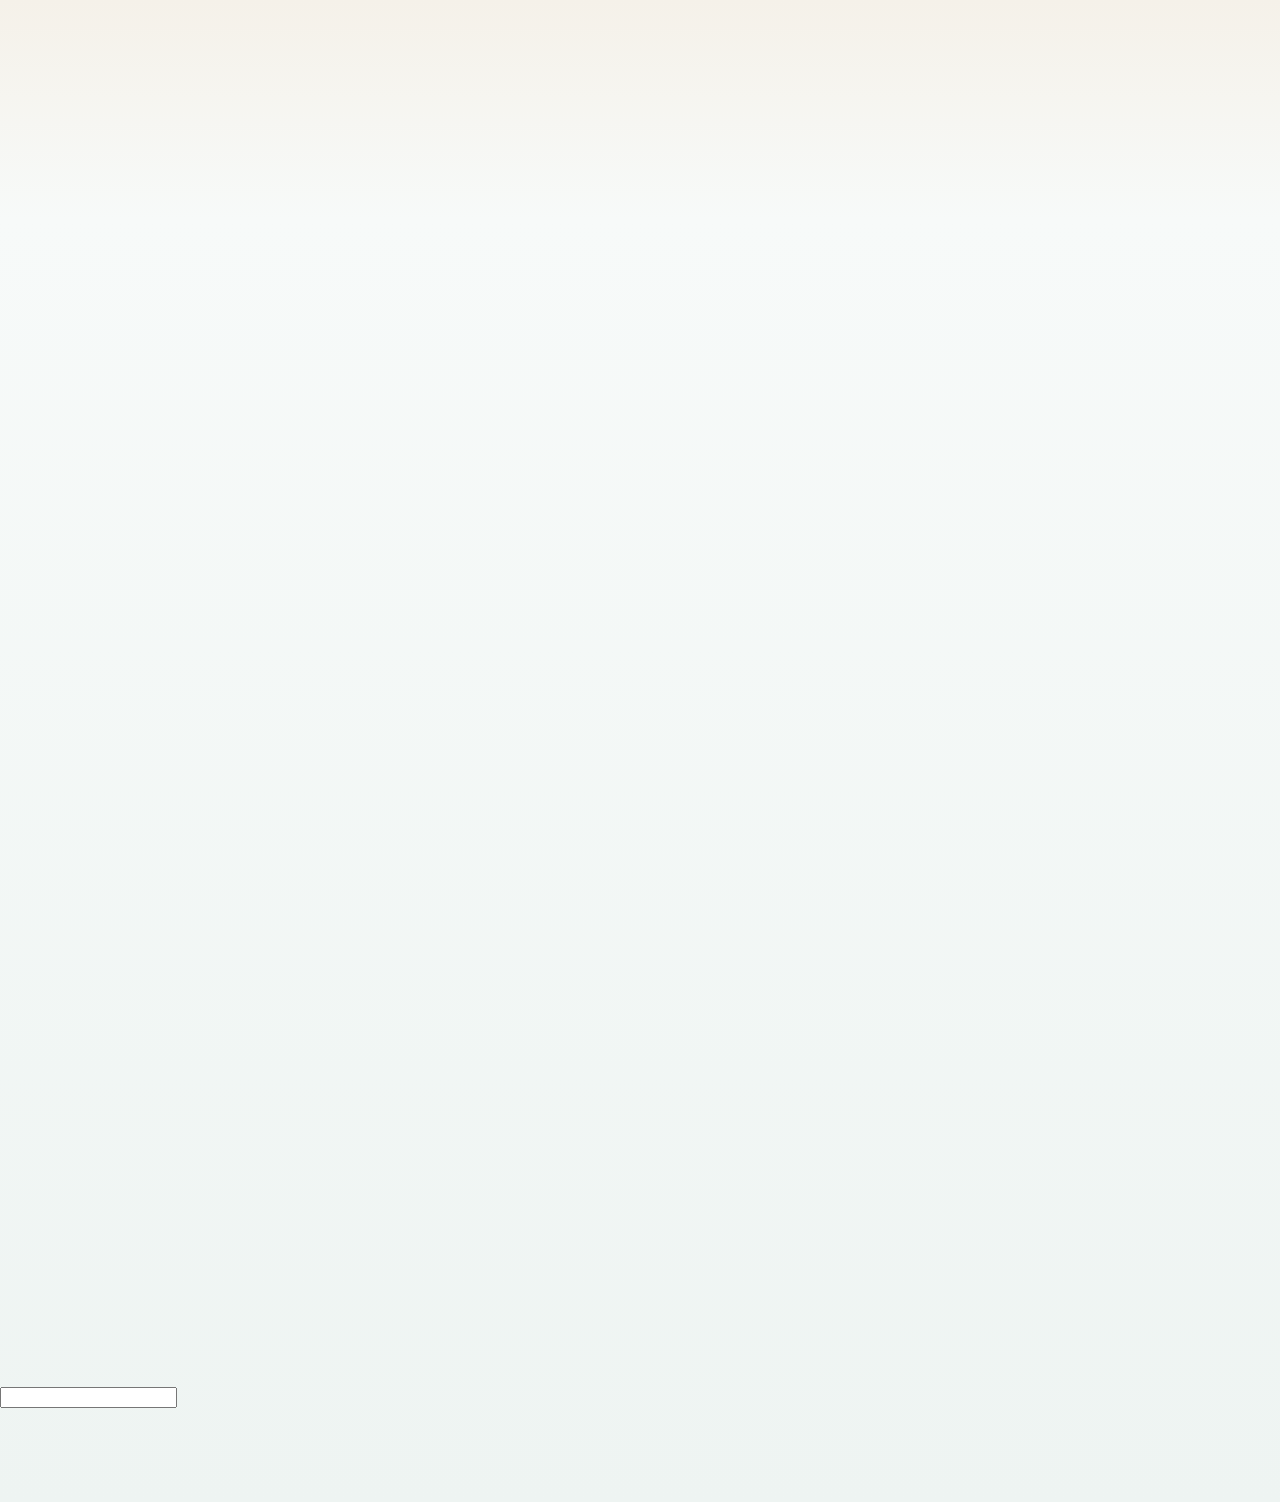
==== index.html @ a2bd191f "Place citizen signature directly beside mobile number" ====
<!doctype html><html lang="ar" dir="rtl"><head><meta charset="utf-8"><meta name="viewport" content="width=device-width,initial-scale=1"><title>مذكرة اعتراض</title>
<style>
*{box-sizing:border-box}body{margin:0;background:#f2f2f2;color:#111;font-family:"Arial","Tahoma",sans-serif}.paper{width:820px;max-width:100%;margin:8px auto;background:white;padding:10px 12px 14px;border:1px solid #222}.article{text-align:center;line-height:1.35}.article h1{font-size:18px;text-decoration:underline;margin:0;font-weight:700}.article p{font-size:13px;margin:1px 4px 5px}.box{border:1.5px solid #333}.r{display:grid;border-bottom:1.3px solid #333}.r:last-child{border-bottom:0}.c{border-left:1.3px solid #333;min-height:36px;padding:2px 5px;display:flex;align-items:center;gap:5px}.c:last-child{border-left:0}.c b{white-space:nowrap}.c input{border:1px solid #b9c6cc;border-radius:4px;outline:0;background:#fff;font:inherit;min-width:0;width:100%;padding:7px}.memo{grid-template-columns:1.05fr 1fr}.person{grid-template-columns:1fr 1fr}.vhead,.vrow{grid-template-columns:28px 1.12fr 1fr .9fr 1.12fr}.vhead .c{justify-content:center;font-weight:bold;font-size:13px}.vrow .c{min-height:31px}.vrow input{text-align:center}.other{height:30px;padding:3px 12px;border-bottom:1.3px solid #333;text-align:right}.section{height:38px;display:flex;align-items:center;justify-content:center;font-weight:bold;font-size:18px;background:#f1f1f1;border-bottom:1.3px solid #333}.veh1{grid-template-columns:1.05fr 1fr 1.35fr}.veh2{grid-template-columns:1.05fr 1fr 1.35fr}.plate{display:flex;gap:2px;direction:ltr}.plate input{width:29px!important;min-width:29px;height:27px;border:1px solid #777!important;text-align:center;padding:0}.emergency{height:42px;font-size:18px;background:#f1f1f1;display:flex;align-items:center;justify-content:center;border-bottom:1.3px solid #333;font-weight:bold}.hospital{grid-template-columns:1fr 1fr}.letter{font-size:14px;line-height:1.55;padding:5px 2px 0}.letter p{margin:0}.letter textarea{width:100%;height:210px;border:1px solid #b9c6cc;border-radius:5px;outline:0;resize:vertical;font:inherit;font-size:16px;line-height:34px;padding:4px 8px;background:repeating-linear-gradient(to bottom,#fff 0,#fff 32px,#999 33px,#fff 34px)}.foot{display:grid;grid-template-columns:.9fr 1fr 1.25fr;gap:0;border:1px solid #333;align-items:end;padding:5px 2px 0;font-weight:bold}.foot>div{padding:10px;border-left:1px solid #333;min-height:110px}.foot>div:last-child{border-left:0}.foot input{width:100%;border:1px solid #b9c6cc;border-radius:4px;font:inherit;padding:8px;margin-top:8px}.signature{grid-column:1;position:relative}.sigcanvas{position:absolute;bottom:20px;right:8px;width:210px;height:70px;border:1px solid #b9c6cc;border-radius:4px}.sigcanvas canvas{width:100%;height:100%;touch-action:none}.clear{font-size:10px;padding:3px 7px;border:1px solid #aaa;background:#eee;position:absolute;bottom:0;right:55px}.actions{display:grid;grid-template-columns:1fr 1fr 1fr;gap:40px;margin:16px 25px 0}button{font:inherit;border:0;border-radius:4px;padding:12px 16px;font-weight:bold;font-size:16px}.primary{background:#078a43;color:#fff}.secondary{background:#777;color:#fff}.dateCtl{width:100%;display:flex;gap:6px;align-items:center;position:relative}.dateCtl button{flex:1;background:#fff;color:#444;border:1px solid #b9c6cc;border-radius:5px;padding:9px;font-size:13px;pointer-events:none}.dateCtl select{max-width:82px;border:1px solid #b9c6cc;border-radius:5px;padding:8px;background:#fff;font:inherit}.dateCtl .nativeTap{position:absolute;left:0;top:0;bottom:0;width:calc(100% - 88px);height:100%;opacity:.001;z-index:5;cursor:pointer}.dateCtl.simpleDate{display:grid;grid-template-columns:1fr;gap:3px}.dateCtl.simpleDate input[type=date]{position:static;opacity:1;width:100%;height:auto;pointer-events:auto;border:1px solid #b9c6cc;border-radius:5px;padding:9px;background:#fff;font:inherit}.dateCtl.simpleDate span{font-size:11px;color:#555}.status{font-size:13px;margin-top:9px;font-weight:bold;text-align:center;min-height:22px}.hp{position:absolute;left:-9999px}@media(max-width:760px){.paper{width:100%;margin:0;padding:5px}.article h1{font-size:15px}.article p{font-size:11px}.vhead,.vrow{grid-template-columns:24px 1.1fr 1fr .95fr 1.1fr;font-size:10px}.c{padding:2px}.c b{font-size:11px}.plate input{width:25px!important;min-width:25px}.letter{font-size:12px}.foot{gap:5px;font-size:12px}}@media(max-width:760px){
html,body{width:100%;overflow-x:hidden}
.paper{width:100%;max-width:none;margin:0;padding:10px;border:0;box-shadow:none}
.article h1{font-size:20px}.article p{font-size:14px;line-height:1.7}
.memo,.person,.veh2,.hospital{grid-template-columns:1fr}
.vhead{display:none}.vrow{grid-template-columns:34px 1fr;gap:0}.vrow .c{min-height:54px;border-bottom:1px solid #bbb}.vrow .c:nth-child(2)::before{content:"رقم المخالفة";font-weight:bold;display:block;min-width:95px}.vrow .c:nth-child(3)::before{content:"نوع المخالفة";font-weight:bold;display:block;min-width:95px}.vrow .c:nth-child(4)::before{content:"تاريخ المخالفة";font-weight:bold;display:block;min-width:95px}.vrow .c:nth-child(5)::before{content:"موقع المخالفة";font-weight:bold;display:block;min-width:95px}.vrow .c:not(:first-child){grid-column:2}
.c{font-size:15px;min-height:52px;padding:6px}.c input{font-size:16px;padding:10px}
.section,.emergency{font-size:19px;height:48px}
.plate input{width:42px!important;min-width:42px;height:42px;font-size:18px}
.letter{font-size:15px}.letter textarea{height:220px;font-size:16px}
.foot{grid-template-columns:1fr;gap:0}.foot>div{border-left:0;border-bottom:1px solid #333;min-height:90px;font-size:16px}
.signature{min-height:130px!important}.sigcanvas{width:240px;height:85px}
.actions{grid-template-columns:1fr;gap:9px;margin:14px 0}.actions button{font-size:17px;padding:14px}
}
@media print{@page{size:A4;margin:8mm}body{background:#fff}.paper{width:100%;margin:0;padding:0}.actions,.status,.clear{display:none}}

:root{--brand:#174f43;--brand2:#23695a;--gold:#a8843f;--cream:#f7f2e8;--soft:#f7faf9}
body{background:linear-gradient(180deg,#f5f1e9 0,#f7faf9 220px,#eef4f2 100%);color:#17332d}
.paper{border:1px solid #d9e3df!important;border-radius:18px!important;box-shadow:0 12px 35px rgba(23,79,67,.10)!important;overflow:hidden}
.article{background:linear-gradient(135deg,#fff,#f7f2e8);border-bottom:3px solid var(--gold);padding:14px!important}
.article h1{color:var(--brand);text-decoration:none!important}
.box{border-color:#cbdad5!important;border-radius:12px;overflow:hidden}
.section{background:linear-gradient(90deg,#f2eadb,#f8f5ee)!important;color:var(--brand);border-color:#d8c9aa!important}
.c{border-color:#d9e3df!important}.c b{color:#214e44}
.c input,.letter textarea,.foot input,.dateCtl button,.dateCtl select{border-color:#c6d6d1!important;background:#fff!important}
.c input:focus,.foot input:focus,.letter textarea:focus{border-color:var(--brand2)!important;box-shadow:0 0 0 3px rgba(35,105,90,.10)!important}
.primary{background:linear-gradient(135deg,var(--brand),var(--brand2))!important;color:#fff!important;box-shadow:0 5px 14px rgba(23,79,67,.18)}
.secondary{background:#eef3f1!important;color:var(--brand)!important;border:1px solid #cbdad5!important}
.actions button{transition:.18s;cursor:pointer}.actions button:hover{transform:translateY(-1px)}
.sigcanvas{background:#fffdf8!important;border:1px dashed #aebfba!important}
@media print{body{background:#fff!important}.paper{box-shadow:none!important;border-radius:0!important;border-color:#222!important}.article{background:#fff!important;border-bottom:1px solid #222}.section{background:#f1f1f1!important;color:#111!important}}
</style></head><body><main class="paper">
<div class="article"><h1>((المادة الخامسة والسبعون من نظام المرور))</h1><p>للمخالف حق الاعتراض أمام المحكمة المختصة استناداً للمادة (75) من نظام المرور الصادر بالمرسوم الملكي رقم (م / 85) وتاريخ 26 / 10 / 1428هـ ولا ينظر بالمخالفة التي مضى على تحريرها أكثر من ثلاثين يوماً.</p></div>
<form id="f" autocomplete="off"><div class="box">
<div class="r memo"><div class="c"><b>مذكرة اعتراض تاريخ</b><div class="dateCtl simpleDate"><input name="memoDate" id="nativeMemo" type="date" required><span id="labelMemo">يوم شهر سنة</span></div></div><div class="c"></div></div>\n<div class="r person"><div class="c"><b>الاسم</b><input name="name" id="arabicName" required pattern="[ء-ي ]{2,150}" title="الاسم باللغة العربية فقط" placeholder="الاسم باللغة العربية فقط"></div><div class="c"><b>رقم الهوية/إقامة</b><input name="id" id="identityNo" required inputmode="numeric" maxlength="10" minlength="10" pattern="[0-9٠-٩]{10}" placeholder="١٠ أرقام فقط"></div></div><div class="r" style="grid-template-columns:1fr"><div class="c"><b style="min-width:90px">الجنسية</b><input name="nat" required placeholder="أدخل الجنسية"></div></div>
<div class="r vhead"><div class="c"></div><div class="c">رقم المخالفة</div><div class="c">نوع المخالفة</div><div class="c">تاريخ المخالفة</div><div class="c">موقع المخالفة</div></div>
<div class="r vrow"><div class="c">1</div><div class="c"><input name="vioN1" inputmode="numeric" maxlength="10" minlength="10" pattern="[0-9٠-٩]{10}" required placeholder="١٠ أرقام فقط"></div><div class="c"><input name="vioT1" required></div><div class="c"><div class="dateCtl"><select id="cal1"><option value="g">ميلادي</option><option value="h">هجري</option></select><button type="button" id="btn1">يوم شهر سنة 📅</button><input name="date1" id="dateIso1" type="hidden"><input id="nativeDate1" class="nativeTap" type="date" required></div></div><div class="c"><input name="loc1" required></div></div><div class="r vrow"><div class="c">2</div><div class="c"><input name="vioN2" inputmode="numeric" maxlength="10" minlength="10" pattern="[0-9٠-٩]{10}"  placeholder="١٠ أرقام فقط"></div><div class="c"><input name="vioT2" ></div><div class="c"><div class="dateCtl"><select id="cal2"><option value="g">ميلادي</option><option value="h">هجري</option></select><button type="button" id="btn2">يوم شهر سنة 📅</button><input name="date2" id="dateIso2" type="hidden"><input id="nativeDate2" class="nativeTap" type="date"></div></div><div class="c"><input name="loc2" ></div></div><div class="r vrow"><div class="c">3</div><div class="c"><input name="vioN3" inputmode="numeric" maxlength="10" minlength="10" pattern="[0-9٠-٩]{10}"  placeholder="١٠ أرقام فقط"></div><div class="c"><input name="vioT3" ></div><div class="c"><div class="dateCtl"><select id="cal3"><option value="g">ميلادي</option><option value="h">هجري</option></select><button type="button" id="btn3">يوم شهر سنة 📅</button><input name="date3" id="dateIso3" type="hidden"><input id="nativeDate3" class="nativeTap" type="date"></div></div><div class="c"><input name="loc3" ></div></div><div class="r vrow"><div class="c">4</div><div class="c"><input name="vioN4" inputmode="numeric" maxlength="10" minlength="10" pattern="[0-9٠-٩]{10}"  placeholder="١٠ أرقام فقط"></div><div class="c"><input name="vioT4" ></div><div class="c"><div class="dateCtl"><select id="cal4"><option value="g">ميلادي</option><option value="h">هجري</option></select><button type="button" id="btn4">يوم شهر سنة 📅</button><input name="date4" id="dateIso4" type="hidden"><input id="nativeDate4" class="nativeTap" type="date"></div></div><div class="c"><input name="loc4" ></div></div>
<div class="other"><label><input type="checkbox" name="otherBack"> أخرى خلف الورقة.</label></div>
<div class="section">بيانات المركبة</div>
<div class="r" style="grid-template-columns:1fr"><div class="c"><b style="min-width:110px">رقم اللوحة</b><div><div class="plate" id="plateNums"><input maxlength="1" required><input maxlength="1" required><input maxlength="1" required><input maxlength="1" required></div><div class="plate" id="plateLetters"><input maxlength="1" required><input maxlength="1" required><input maxlength="1" required></div></div></div></div>
<div class="r" style="grid-template-columns:1fr"><div class="c" style="min-height:58px"><b style="min-width:110px">نوع المركبة</b><input name="vehicle" required placeholder="أدخل نوع المركبة" style="font-size:16px;padding:10px"></div></div>
<div class="r veh2"><div class="c"><b>رقم القرار الإلكتروني</b><span style="font-size:12px">يُولد تلقائيًا عند اعتماد القرار</span></div><div class="c"><b>التاريخ</b><span style="font-size:12px">يُسجل تلقائيًا عند اعتماد القرار</span></div><div class="c"></div></div>
<div class="emergency"><label><input type="checkbox" name="emergency"> حالة إسعافية طارئة</label></div>
<div class="r hospital"><div class="c"><b>اسم المستشفى</b><input name="hospital"></div><div class="c"><b>التاريخ</b><div class="dateCtl simpleDate"><input name="hospitalDate" id="nativeHospital" type="date" ><span id="labelHospital">يوم شهر سنة</span></div></div></div>
<div class="r hospital"><div class="c"><b>اسم المريض</b><input name="patient"></div><div class="c"><b>رقم السجل</b><input name="recordNo" id="recordNo" inputmode="numeric" maxlength="10" minlength="10" pattern="[0-9٠-٩]{10}" placeholder="١٠ أرقام فقط"></div></div>
</div>
<div class="letter"><p>سعادة رئيس الهيئة المرورية بمحافظة الطائف :</p><p>السلام عليكم ورحمة الله وبركاته : أتقدم إليكم بالاعتراض على المخالفة المذكورة بسبب:</p><textarea name="obj" required maxlength="5000" placeholder="اكتب أسباب الاعتراض هنا..."></textarea></div>
<div class="foot"><div><b>الاسم:</b><input name="footerName" id="footerArabicName" required pattern="[ء-ي ]{2,150}" title="الاسم باللغة العربية فقط"></div><div><b>رقم الجوال:</b><input name="phone" id="phoneNo" type="tel" required inputmode="numeric" maxlength="10" minlength="10" pattern="[0-9٠-٩]{10}" placeholder="١٠ أرقام فقط"></div><div class="signature"><b>التوقيع:</b><div class="sigcanvas"><canvas id="sig" width="500" height="180"></canvas></div><button type="button" id="clear" class="clear">مسح</button></div></div>
<input class="hp" name="website" tabindex="-1">
<div class="actions"><button class="primary" id="send" type="submit">إرسال الاعتراض</button><button class="secondary" type="reset" style="background:#e52d32">مسح البيانات</button><button class="secondary" type="button" onclick="window.print()">طباعة النموذج</button></div><div id="status" class="status"></div></form></main>
<script>
const f=document.getElementById('f'),status=document.getElementById('status'),send=document.getElementById('send');
const identityNo=document.getElementById('identityNo'),recordNo=document.getElementById('recordNo');
identityNo.addEventListener('input',()=>{identityNo.value=identityNo.value.replace(/[^0-9٠-٩]/g,'').slice(0,10)});
function arabicTen(el){if(!el)return;el.addEventListener('input',()=>{el.value=el.value.replace(/[^0-9٠-٩]/g,'').slice(0,10)})}
for(let i=1;i<=4;i++)arabicTen(document.querySelector('[name="vioN'+i+'"]'));
arabicTen(document.getElementById('recordNo'));arabicTen(document.getElementById('decisionNo'));arabicTen(document.getElementById('phoneNo'));recordNo.addEventListener('input',()=>{recordNo.value=recordNo.value.replace(/[^0-9٠-٩]/g,'').slice(0,10)});
function arabicNameOnly(el){if(!el)return;el.addEventListener('input',()=>{el.value=el.value.replace(/[^ء-ي\s]/g,'').replace(/\s{2,}/g,' ')})}arabicNameOnly(document.getElementById('arabicName'));arabicNameOnly(document.getElementById('footerArabicName'));
function latinDigits(s){return String(s).replace(/[٠-٩]/g,d=>'٠١٢٣٤٥٦٧٨٩'.indexOf(d))}
const months={'يناير':1,'فبراير':2,'مارس':3,'أبريل':4,'ابريل':4,'مايو':5,'يونيو':6,'يوليو':7,'أغسطس':8,'اغسطس':8,'سبتمبر':9,'أكتوبر':10,'اكتوبر':10,'نوفمبر':11,'ديسمبر':12};
function parseArabicDate(s){s=latinDigits(s).trim();let m=s.match(/^(\d{1,2})[\/\- ](\d{1,2})[\/\- ](\d{4})$/);if(m){let d=+m[1],mo=+m[2],y=+m[3];if(d>0&&d<32&&mo>0&&mo<13)return y+'-'+String(mo).padStart(2,'0')+'-'+String(d).padStart(2,'0')}let p=s.split(/\s+/);if(p.length===3&&months[p[1]]){let d=+p[0],y=+p[2],mo=months[p[1]];if(d>0&&d<32&&y>1900)return y+'-'+String(mo).padStart(2,'0')+'-'+String(d).padStart(2,'0')}return ''}
const arDigits=s=>String(s).replace(/\d/g,d=>'٠١٢٣٤٥٦٧٨٩'[d]);
function arGregorian(v){if(!v)return 'يوم شهر سنة';let d=new Date(v+'T12:00:00');return new Intl.DateTimeFormat('ar-SA-u-ca-gregory',{day:'numeric',month:'long',year:'numeric'}).format(d)}
function arHijri(v){if(!v)return 'يوم شهر سنة هـ';let d=new Date(v+'T12:00:00');return new Intl.DateTimeFormat('ar-SA-u-ca-islamic-umalqura',{day:'numeric',month:'long',year:'numeric'}).format(d)}
function setupDate(key,calId,btnId,nativeId,isoId,displayId){const cal=document.getElementById(calId),btn=document.getElementById(btnId),native=document.getElementById(nativeId),iso=document.getElementById(isoId),display=displayId?document.getElementById(displayId):null;function paint(){const v=native.value;if(!v){btn.textContent='يوم شهر سنة 📅';if(display)display.textContent='يوم شهر سنة';return}const text=cal.value==='h'?arHijri(v):arGregorian(v);btn.textContent=text+' 📅';if(display)display.textContent=text;iso.value=v}native.addEventListener('change',paint);cal.addEventListener('change',paint)}

for(let i=1;i<=4;i++)setupDate(String(i),'cal'+i,'btn'+i,'nativeDate'+i,'dateIso'+i,null);
function simpleDate(id,label){const el=document.getElementById(id),lab=document.getElementById(label);if(!el||!lab)return;el.addEventListener('change',()=>{lab.textContent=el.value?arGregorian(el.value)+' — '+arHijri(el.value):'يوم شهر سنة'})}
simpleDate('nativeMemo','labelMemo');simpleDate('nativeHospital','labelHospital');


function boxes(id,l=false){let a=[...document.querySelectorAll('#'+id+' input')];a.forEach((z,i)=>{z.oninput=()=>{z.value=l?z.value.replace(/[^ء-يA-Za-z]/g,'').slice(0,1):z.value.replace(/[^0-9٠-٩]/g,'').slice(0,1);if(z.value&&i<a.length-1)a[i+1].focus()};z.onkeydown=e=>{if(e.key==='Backspace'&&!z.value&&i)a[i-1].focus()}});return()=>a.map(z=>z.value).filter(Boolean).join(l?' ':'')}const pn=boxes('plateNums'),pl=boxes('plateLetters',true);
const cv=document.getElementById('sig'),ctx=cv.getContext('2d');ctx.lineWidth=3;ctx.lineCap='round';let down=false,signed=false;function pt(e){let r=cv.getBoundingClientRect(),p=e.touches?e.touches[0]:e;return{x:(p.clientX-r.left)*cv.width/r.width,y:(p.clientY-r.top)*cv.height/r.height}}function start(e){e.preventDefault();down=true;let p=pt(e);ctx.beginPath();ctx.moveTo(p.x,p.y)}function move(e){if(!down)return;e.preventDefault();let p=pt(e);ctx.lineTo(p.x,p.y);ctx.stroke();signed=true}cv.addEventListener('mousedown',start);cv.addEventListener('mousemove',move);cv.addEventListener('mouseup',()=>down=false);cv.addEventListener('mouseleave',()=>down=false);cv.addEventListener('touchstart',start,{passive:false});cv.addEventListener('touchmove',move,{passive:false});cv.addEventListener('touchend',()=>down=false);document.getElementById('clear').onclick=()=>{ctx.clearRect(0,0,cv.width,cv.height);signed=false};
f.onsubmit=async e=>{e.preventDefault();if(!f.reportValidity())return;if(latinDigits(identityNo.value).length!==10){identityNo.setCustomValidity('رقم الهوية يجب أن يكون 10 أرقام بالضبط');identityNo.reportValidity();return}else identityNo.setCustomValidity('');for(let i=1;i<=4;i++){let n=document.getElementById('nativeDate'+i),h=document.getElementById('dateIso'+i);h.value=n.value||''}if(!signed){status.textContent='التوقيع مطلوب.';return}let d=new FormData(f);send.disabled=true;send.textContent='جارٍ الإرسال...';status.textContent='يرجى الانتظار حتى يتم حفظ الاعتراض.';let violations=[];for(let i=1;i<=4;i++){let no=d.get('vioN'+i),title=d.get('vioT'+i),date=d.get('date'+i),loc=d.get('loc'+i);if(String(no||'').trim())violations.push({violation_no:no,violation_title:title,violation_date:date,violation_location:loc})}let payload={full_name:d.get('name'),identity_no:d.get('id'),nationality:d.get('nat'),plate_numbers:pn(),plate_letters:pl(),vehicle_type:d.get('vehicle'),violation_no:d.get('vioN1'),violation_date:d.get('date1'),violation_title:d.get('vioT1'),violation_location:d.get('loc1'),violations:violations,objection_text:d.get('obj'),citizen_signature:cv.toDataURL('image/png'),memo_date:document.getElementById('nativeMemo').value,decision_no:null,decision_date:null,emergency:d.get('emergency')==='on',hospital_name:d.get('hospital'),hospital_date:document.getElementById('nativeHospital').value,patient_name:d.get('patient'),medical_record_no:d.get('recordNo'),phone:d.get('phone'),website:d.get('website')};try{let r=await fetch('https://uzqlqihvgxnepmfjgxlh.supabase.co/functions/v1/submit-objection',{method:'POST',headers:{'Content-Type':'application/json'},body:JSON.stringify(payload)}),o=await r.json();if(!r.ok||!o.ok)throw 0;status.textContent='تم استلام الاعتراض. رقم الطلب: '+o.reference;send.textContent='تم الإرسال'}catch{status.textContent='تعذر إرسال الاعتراض. تحقق من الاتصال ثم حاول مرة أخرى.';send.disabled=false;send.textContent='إرسال الاعتراض'}};
</script></body></html>
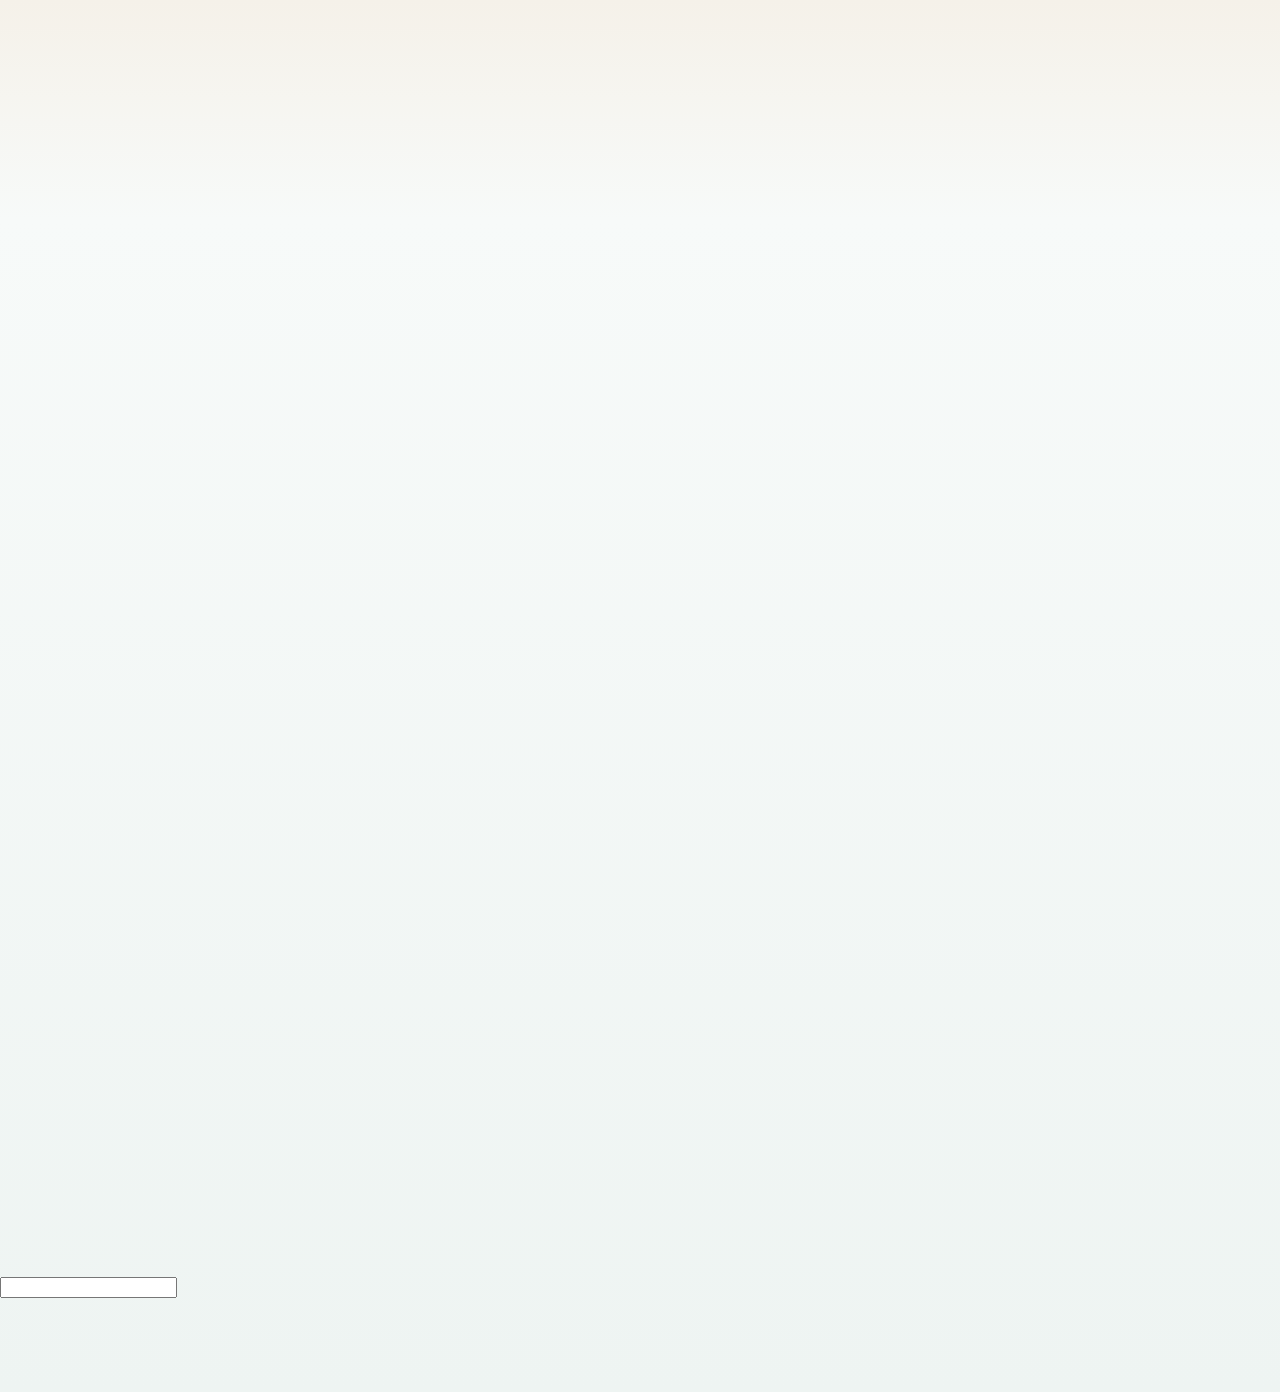
==== commit f419ab02: "Align citizen name phone and signature in one row" ====
--- a/index.html
+++ b/index.html
@@ -1,6 +1,6 @@
 <!doctype html><html lang="ar" dir="rtl"><head><meta charset="utf-8"><meta name="viewport" content="width=device-width,initial-scale=1"><title>مذكرة اعتراض</title>
 <style>
-*{box-sizing:border-box}body{margin:0;background:#f2f2f2;color:#111;font-family:"Arial","Tahoma",sans-serif}.paper{width:820px;max-width:100%;margin:8px auto;background:white;padding:10px 12px 14px;border:1px solid #222}.article{text-align:center;line-height:1.35}.article h1{font-size:18px;text-decoration:underline;margin:0;font-weight:700}.article p{font-size:13px;margin:1px 4px 5px}.box{border:1.5px solid #333}.r{display:grid;border-bottom:1.3px solid #333}.r:last-child{border-bottom:0}.c{border-left:1.3px solid #333;min-height:36px;padding:2px 5px;display:flex;align-items:center;gap:5px}.c:last-child{border-left:0}.c b{white-space:nowrap}.c input{border:1px solid #b9c6cc;border-radius:4px;outline:0;background:#fff;font:inherit;min-width:0;width:100%;padding:7px}.memo{grid-template-columns:1.05fr 1fr}.person{grid-template-columns:1fr 1fr}.vhead,.vrow{grid-template-columns:28px 1.12fr 1fr .9fr 1.12fr}.vhead .c{justify-content:center;font-weight:bold;font-size:13px}.vrow .c{min-height:31px}.vrow input{text-align:center}.other{height:30px;padding:3px 12px;border-bottom:1.3px solid #333;text-align:right}.section{height:38px;display:flex;align-items:center;justify-content:center;font-weight:bold;font-size:18px;background:#f1f1f1;border-bottom:1.3px solid #333}.veh1{grid-template-columns:1.05fr 1fr 1.35fr}.veh2{grid-template-columns:1.05fr 1fr 1.35fr}.plate{display:flex;gap:2px;direction:ltr}.plate input{width:29px!important;min-width:29px;height:27px;border:1px solid #777!important;text-align:center;padding:0}.emergency{height:42px;font-size:18px;background:#f1f1f1;display:flex;align-items:center;justify-content:center;border-bottom:1.3px solid #333;font-weight:bold}.hospital{grid-template-columns:1fr 1fr}.letter{font-size:14px;line-height:1.55;padding:5px 2px 0}.letter p{margin:0}.letter textarea{width:100%;height:210px;border:1px solid #b9c6cc;border-radius:5px;outline:0;resize:vertical;font:inherit;font-size:16px;line-height:34px;padding:4px 8px;background:repeating-linear-gradient(to bottom,#fff 0,#fff 32px,#999 33px,#fff 34px)}.foot{display:grid;grid-template-columns:.9fr 1fr 1.25fr;gap:0;border:1px solid #333;align-items:end;padding:5px 2px 0;font-weight:bold}.foot>div{padding:10px;border-left:1px solid #333;min-height:110px}.foot>div:last-child{border-left:0}.foot input{width:100%;border:1px solid #b9c6cc;border-radius:4px;font:inherit;padding:8px;margin-top:8px}.signature{grid-column:1;position:relative}.sigcanvas{position:absolute;bottom:20px;right:8px;width:210px;height:70px;border:1px solid #b9c6cc;border-radius:4px}.sigcanvas canvas{width:100%;height:100%;touch-action:none}.clear{font-size:10px;padding:3px 7px;border:1px solid #aaa;background:#eee;position:absolute;bottom:0;right:55px}.actions{display:grid;grid-template-columns:1fr 1fr 1fr;gap:40px;margin:16px 25px 0}button{font:inherit;border:0;border-radius:4px;padding:12px 16px;font-weight:bold;font-size:16px}.primary{background:#078a43;color:#fff}.secondary{background:#777;color:#fff}.dateCtl{width:100%;display:flex;gap:6px;align-items:center;position:relative}.dateCtl button{flex:1;background:#fff;color:#444;border:1px solid #b9c6cc;border-radius:5px;padding:9px;font-size:13px;pointer-events:none}.dateCtl select{max-width:82px;border:1px solid #b9c6cc;border-radius:5px;padding:8px;background:#fff;font:inherit}.dateCtl .nativeTap{position:absolute;left:0;top:0;bottom:0;width:calc(100% - 88px);height:100%;opacity:.001;z-index:5;cursor:pointer}.dateCtl.simpleDate{display:grid;grid-template-columns:1fr;gap:3px}.dateCtl.simpleDate input[type=date]{position:static;opacity:1;width:100%;height:auto;pointer-events:auto;border:1px solid #b9c6cc;border-radius:5px;padding:9px;background:#fff;font:inherit}.dateCtl.simpleDate span{font-size:11px;color:#555}.status{font-size:13px;margin-top:9px;font-weight:bold;text-align:center;min-height:22px}.hp{position:absolute;left:-9999px}@media(max-width:760px){.paper{width:100%;margin:0;padding:5px}.article h1{font-size:15px}.article p{font-size:11px}.vhead,.vrow{grid-template-columns:24px 1.1fr 1fr .95fr 1.1fr;font-size:10px}.c{padding:2px}.c b{font-size:11px}.plate input{width:25px!important;min-width:25px}.letter{font-size:12px}.foot{gap:5px;font-size:12px}}@media(max-width:760px){
+*{box-sizing:border-box}body{margin:0;background:#f2f2f2;color:#111;font-family:"Arial","Tahoma",sans-serif}.paper{width:820px;max-width:100%;margin:8px auto;background:white;padding:10px 12px 14px;border:1px solid #222}.article{text-align:center;line-height:1.35}.article h1{font-size:18px;text-decoration:underline;margin:0;font-weight:700}.article p{font-size:13px;margin:1px 4px 5px}.box{border:1.5px solid #333}.r{display:grid;border-bottom:1.3px solid #333}.r:last-child{border-bottom:0}.c{border-left:1.3px solid #333;min-height:36px;padding:2px 5px;display:flex;align-items:center;gap:5px}.c:last-child{border-left:0}.c b{white-space:nowrap}.c input{border:1px solid #b9c6cc;border-radius:4px;outline:0;background:#fff;font:inherit;min-width:0;width:100%;padding:7px}.memo{grid-template-columns:1.05fr 1fr}.person{grid-template-columns:1fr 1fr}.vhead,.vrow{grid-template-columns:28px 1.12fr 1fr .9fr 1.12fr}.vhead .c{justify-content:center;font-weight:bold;font-size:13px}.vrow .c{min-height:31px}.vrow input{text-align:center}.other{height:30px;padding:3px 12px;border-bottom:1.3px solid #333;text-align:right}.section{height:38px;display:flex;align-items:center;justify-content:center;font-weight:bold;font-size:18px;background:#f1f1f1;border-bottom:1.3px solid #333}.veh1{grid-template-columns:1.05fr 1fr 1.35fr}.veh2{grid-template-columns:1.05fr 1fr 1.35fr}.plate{display:flex;gap:2px;direction:ltr}.plate input{width:29px!important;min-width:29px;height:27px;border:1px solid #777!important;text-align:center;padding:0}.emergency{height:42px;font-size:18px;background:#f1f1f1;display:flex;align-items:center;justify-content:center;border-bottom:1.3px solid #333;font-weight:bold}.hospital{grid-template-columns:1fr 1fr}.letter{font-size:14px;line-height:1.55;padding:5px 2px 0}.letter p{margin:0}.letter textarea{width:100%;height:210px;border:1px solid #b9c6cc;border-radius:5px;outline:0;resize:vertical;font:inherit;font-size:16px;line-height:34px;padding:4px 8px;background:repeating-linear-gradient(to bottom,#fff 0,#fff 32px,#999 33px,#fff 34px)}.foot{display:grid;grid-template-columns:.9fr 1fr 1.25fr;gap:0;border:1px solid #333;align-items:end;padding:5px 2px 0;font-weight:bold}.foot>div{padding:10px;border-left:1px solid #333;min-height:110px}.foot>div:last-child{border-left:0}.foot input{width:100%;border:1px solid #b9c6cc;border-radius:4px;font:inherit;padding:8px;margin-top:8px}.signature{position:relative}.sigcanvas{position:absolute;bottom:20px;right:8px;width:210px;height:70px;border:1px solid #b9c6cc;border-radius:4px}.sigcanvas canvas{width:100%;height:100%;touch-action:none}.clear{font-size:10px;padding:3px 7px;border:1px solid #aaa;background:#eee;position:absolute;bottom:0;right:55px}.actions{display:grid;grid-template-columns:1fr 1fr 1fr;gap:40px;margin:16px 25px 0}button{font:inherit;border:0;border-radius:4px;padding:12px 16px;font-weight:bold;font-size:16px}.primary{background:#078a43;color:#fff}.secondary{background:#777;color:#fff}.dateCtl{width:100%;display:flex;gap:6px;align-items:center;position:relative}.dateCtl button{flex:1;background:#fff;color:#444;border:1px solid #b9c6cc;border-radius:5px;padding:9px;font-size:13px;pointer-events:none}.dateCtl select{max-width:82px;border:1px solid #b9c6cc;border-radius:5px;padding:8px;background:#fff;font:inherit}.dateCtl .nativeTap{position:absolute;left:0;top:0;bottom:0;width:calc(100% - 88px);height:100%;opacity:.001;z-index:5;cursor:pointer}.dateCtl.simpleDate{display:grid;grid-template-columns:1fr;gap:3px}.dateCtl.simpleDate input[type=date]{position:static;opacity:1;width:100%;height:auto;pointer-events:auto;border:1px solid #b9c6cc;border-radius:5px;padding:9px;background:#fff;font:inherit}.dateCtl.simpleDate span{font-size:11px;color:#555}.status{font-size:13px;margin-top:9px;font-weight:bold;text-align:center;min-height:22px}.hp{position:absolute;left:-9999px}@media(max-width:760px){.paper{width:100%;margin:0;padding:5px}.article h1{font-size:15px}.article p{font-size:11px}.vhead,.vrow{grid-template-columns:24px 1.1fr 1fr .95fr 1.1fr;font-size:10px}.c{padding:2px}.c b{font-size:11px}.plate input{width:25px!important;min-width:25px}.letter{font-size:12px}.foot{gap:5px;font-size:12px}}@media(max-width:760px){
 html,body{width:100%;overflow-x:hidden}
 .paper{width:100%;max-width:none;margin:0;padding:10px;border:0;box-shadow:none}
 .article h1{font-size:20px}.article p{font-size:14px;line-height:1.7}
@@ -31,7 +31,8 @@
 .actions button{transition:.18s;cursor:pointer}.actions button:hover{transform:translateY(-1px)}
 .sigcanvas{background:#fffdf8!important;border:1px dashed #aebfba!important}
 @media print{body{background:#fff!important}.paper{box-shadow:none!important;border-radius:0!important;border-color:#222!important}.article{background:#fff!important;border-bottom:1px solid #222}.section{background:#f1f1f1!important;color:#111!important}}
-</style></head><body><main class="paper">
+.foot{grid-template-columns:1fr 1.25fr!important}.foot .footerName{grid-column:1/-1!important}.foot .footerPhone{grid-column:1!important}.foot .signature{grid-column:2!important}.sigcanvas{width:calc(100% - 16px)!important;max-width:260px!important}@media(max-width:760px){.foot{grid-template-columns:1fr 1fr!important}.foot .footerName{grid-column:1/-1!important}.foot .footerPhone{grid-column:1!important}.foot .signature{grid-column:2!important}}
+.foot{display:grid!important;grid-template-columns:1fr 1fr 1.15fr!important;direction:rtl!important;align-items:stretch!important}.foot .footerName{grid-column:1!important;grid-row:1!important}.foot .footerPhone{grid-column:2!important;grid-row:1!important}.foot .signature{grid-column:3!important;grid-row:1!important;min-height:110px!important}.foot .sigcanvas{width:calc(100% - 16px)!important;max-width:none!important}@media(max-width:760px){.foot{grid-template-columns:1fr 1fr 1.15fr!important}.foot .footerName{grid-column:1!important;grid-row:1!important}.foot .footerPhone{grid-column:2!important;grid-row:1!important}.foot .signature{grid-column:3!important;grid-row:1!important}.foot>div{min-width:0!important;padding:5px!important}.foot input{font-size:12px!important;padding:6px!important}.foot .sigcanvas{right:4px!important;width:calc(100% - 8px)!important;height:64px!important}}</style></head><body><main class="paper">
 <div class="article"><h1>((المادة الخامسة والسبعون من نظام المرور))</h1><p>للمخالف حق الاعتراض أمام المحكمة المختصة استناداً للمادة (75) من نظام المرور الصادر بالمرسوم الملكي رقم (م / 85) وتاريخ 26 / 10 / 1428هـ ولا ينظر بالمخالفة التي مضى على تحريرها أكثر من ثلاثين يوماً.</p></div>
 <form id="f" autocomplete="off"><div class="box">
 <div class="r memo"><div class="c"><b>مذكرة اعتراض تاريخ</b><div class="dateCtl simpleDate"><input name="memoDate" id="nativeMemo" type="date" required><span id="labelMemo">يوم شهر سنة</span></div></div><div class="c"></div></div>\n<div class="r person"><div class="c"><b>الاسم</b><input name="name" id="arabicName" required pattern="[ء-ي ]{2,150}" title="الاسم باللغة العربية فقط" placeholder="الاسم باللغة العربية فقط"></div><div class="c"><b>رقم الهوية/إقامة</b><input name="id" id="identityNo" required inputmode="numeric" maxlength="10" minlength="10" pattern="[0-9٠-٩]{10}" placeholder="١٠ أرقام فقط"></div></div><div class="r" style="grid-template-columns:1fr"><div class="c"><b style="min-width:90px">الجنسية</b><input name="nat" required placeholder="أدخل الجنسية"></div></div>
@@ -47,7 +48,7 @@
 <div class="r hospital"><div class="c"><b>اسم المريض</b><input name="patient"></div><div class="c"><b>رقم السجل</b><input name="recordNo" id="recordNo" inputmode="numeric" maxlength="10" minlength="10" pattern="[0-9٠-٩]{10}" placeholder="١٠ أرقام فقط"></div></div>
 </div>
 <div class="letter"><p>سعادة رئيس الهيئة المرورية بمحافظة الطائف :</p><p>السلام عليكم ورحمة الله وبركاته : أتقدم إليكم بالاعتراض على المخالفة المذكورة بسبب:</p><textarea name="obj" required maxlength="5000" placeholder="اكتب أسباب الاعتراض هنا..."></textarea></div>
-<div class="foot"><div><b>الاسم:</b><input name="footerName" id="footerArabicName" required pattern="[ء-ي ]{2,150}" title="الاسم باللغة العربية فقط"></div><div><b>رقم الجوال:</b><input name="phone" id="phoneNo" type="tel" required inputmode="numeric" maxlength="10" minlength="10" pattern="[0-9٠-٩]{10}" placeholder="١٠ أرقام فقط"></div><div class="signature"><b>التوقيع:</b><div class="sigcanvas"><canvas id="sig" width="500" height="180"></canvas></div><button type="button" id="clear" class="clear">مسح</button></div></div>
+<div class="foot"><div class="footerName"><b>الاسم:</b><input name="footerName" id="footerArabicName" required pattern="[ء-ي ]{2,150}" title="الاسم باللغة العربية فقط"></div><div class="footerPhone"><b>رقم الجوال:</b><input name="phone" id="phoneNo" type="tel" required inputmode="numeric" maxlength="10" minlength="10" pattern="[0-9٠-٩]{10}" placeholder="١٠ أرقام فقط"></div><div class="signature"><b>التوقيع:</b><div class="sigcanvas"><canvas id="sig" width="500" height="180"></canvas></div><button type="button" id="clear" class="clear">مسح</button></div></div>
 <input class="hp" name="website" tabindex="-1">
 <div class="actions"><button class="primary" id="send" type="submit">إرسال الاعتراض</button><button class="secondary" type="reset" style="background:#e52d32">مسح البيانات</button><button class="secondary" type="button" onclick="window.print()">طباعة النموذج</button></div><div id="status" class="status"></div></form></main>
 <script>
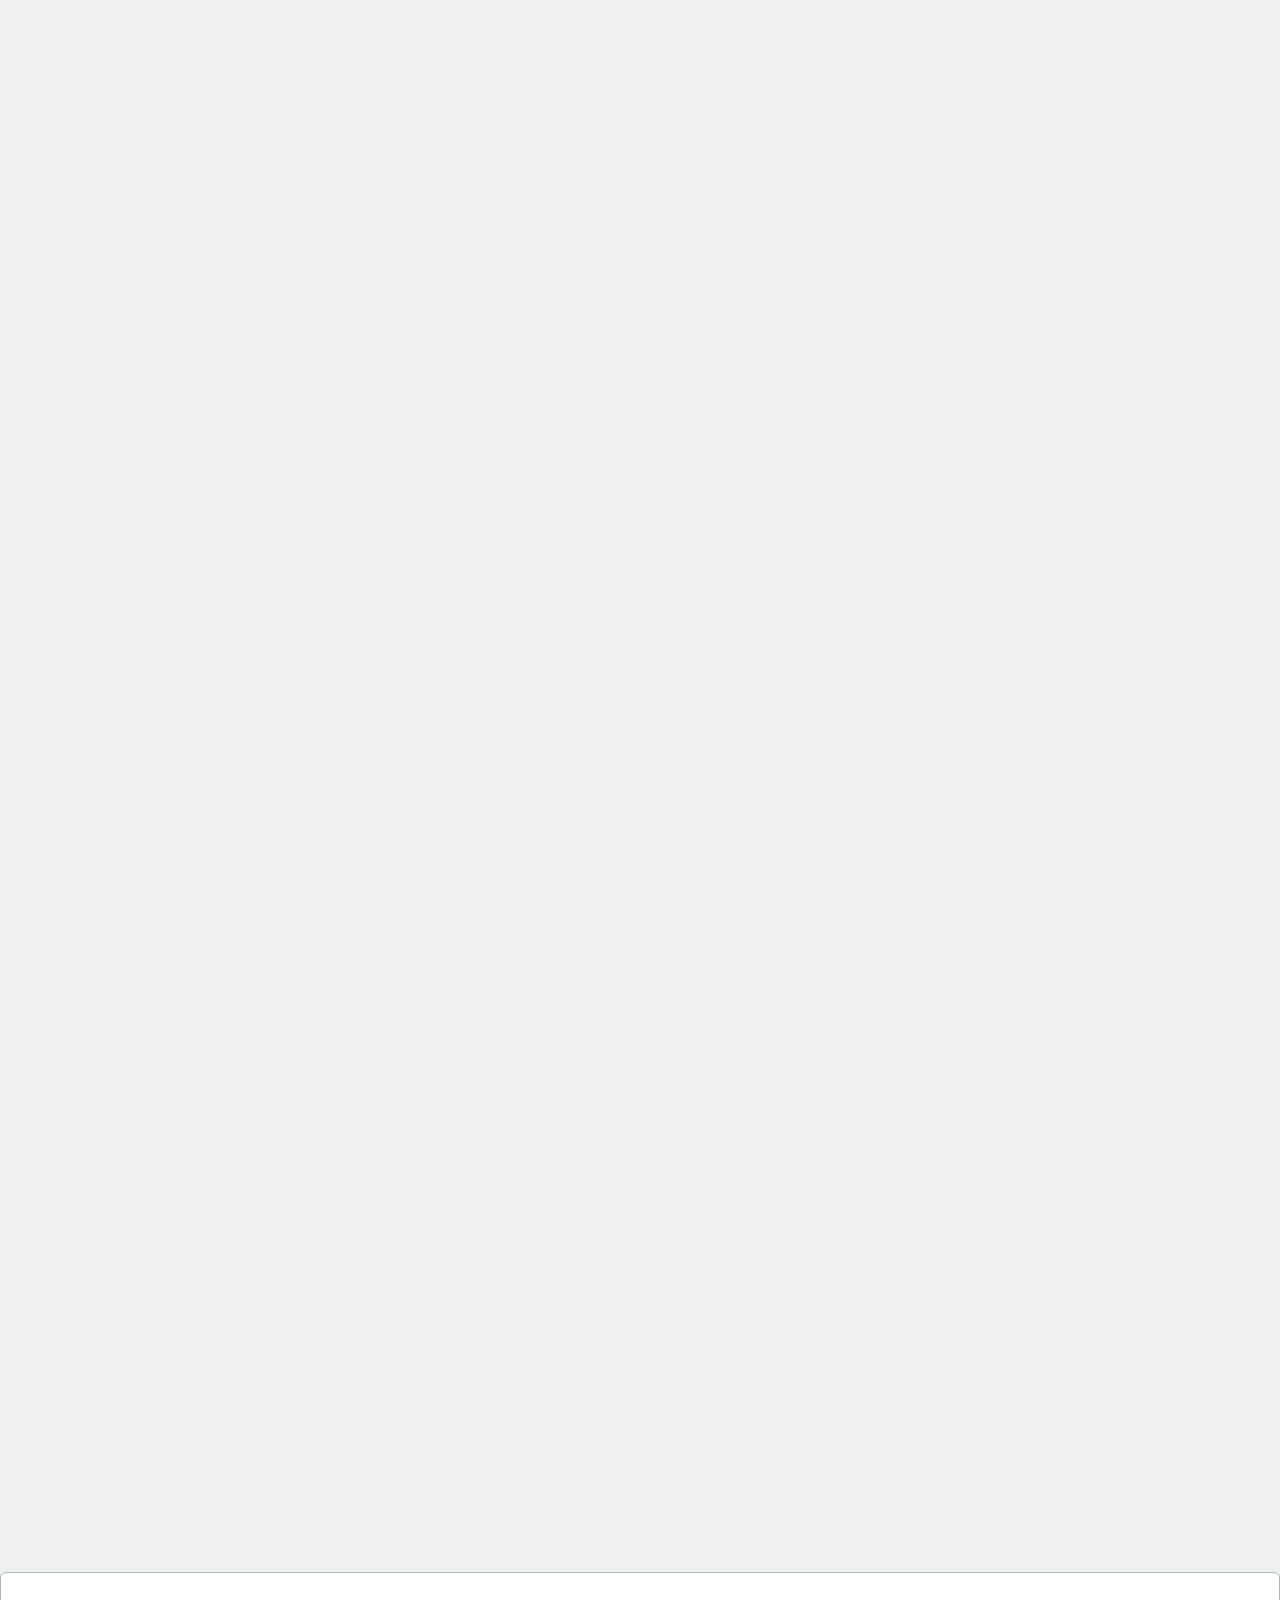
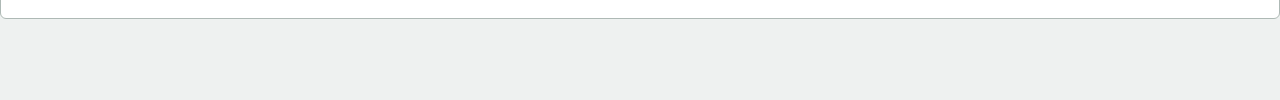
==== commit 35fc6b9d: "Rebuild citizen objection form with Arabic validation and up to ten violations" ====
--- a/index.html
+++ b/index.html
@@ -1,78 +1,99 @@
-<!doctype html><html lang="ar" dir="rtl"><head><meta charset="utf-8"><meta name="viewport" content="width=device-width,initial-scale=1"><title>مذكرة اعتراض</title>
-<style>
-*{box-sizing:border-box}body{margin:0;background:#f2f2f2;color:#111;font-family:"Arial","Tahoma",sans-serif}.paper{width:820px;max-width:100%;margin:8px auto;background:white;padding:10px 12px 14px;border:1px solid #222}.article{text-align:center;line-height:1.35}.article h1{font-size:18px;text-decoration:underline;margin:0;font-weight:700}.article p{font-size:13px;margin:1px 4px 5px}.box{border:1.5px solid #333}.r{display:grid;border-bottom:1.3px solid #333}.r:last-child{border-bottom:0}.c{border-left:1.3px solid #333;min-height:36px;padding:2px 5px;display:flex;align-items:center;gap:5px}.c:last-child{border-left:0}.c b{white-space:nowrap}.c input{border:1px solid #b9c6cc;border-radius:4px;outline:0;background:#fff;font:inherit;min-width:0;width:100%;padding:7px}.memo{grid-template-columns:1.05fr 1fr}.person{grid-template-columns:1fr 1fr}.vhead,.vrow{grid-template-columns:28px 1.12fr 1fr .9fr 1.12fr}.vhead .c{justify-content:center;font-weight:bold;font-size:13px}.vrow .c{min-height:31px}.vrow input{text-align:center}.other{height:30px;padding:3px 12px;border-bottom:1.3px solid #333;text-align:right}.section{height:38px;display:flex;align-items:center;justify-content:center;font-weight:bold;font-size:18px;background:#f1f1f1;border-bottom:1.3px solid #333}.veh1{grid-template-columns:1.05fr 1fr 1.35fr}.veh2{grid-template-columns:1.05fr 1fr 1.35fr}.plate{display:flex;gap:2px;direction:ltr}.plate input{width:29px!important;min-width:29px;height:27px;border:1px solid #777!important;text-align:center;padding:0}.emergency{height:42px;font-size:18px;background:#f1f1f1;display:flex;align-items:center;justify-content:center;border-bottom:1.3px solid #333;font-weight:bold}.hospital{grid-template-columns:1fr 1fr}.letter{font-size:14px;line-height:1.55;padding:5px 2px 0}.letter p{margin:0}.letter textarea{width:100%;height:210px;border:1px solid #b9c6cc;border-radius:5px;outline:0;resize:vertical;font:inherit;font-size:16px;line-height:34px;padding:4px 8px;background:repeating-linear-gradient(to bottom,#fff 0,#fff 32px,#999 33px,#fff 34px)}.foot{display:grid;grid-template-columns:.9fr 1fr 1.25fr;gap:0;border:1px solid #333;align-items:end;padding:5px 2px 0;font-weight:bold}.foot>div{padding:10px;border-left:1px solid #333;min-height:110px}.foot>div:last-child{border-left:0}.foot input{width:100%;border:1px solid #b9c6cc;border-radius:4px;font:inherit;padding:8px;margin-top:8px}.signature{position:relative}.sigcanvas{position:absolute;bottom:20px;right:8px;width:210px;height:70px;border:1px solid #b9c6cc;border-radius:4px}.sigcanvas canvas{width:100%;height:100%;touch-action:none}.clear{font-size:10px;padding:3px 7px;border:1px solid #aaa;background:#eee;position:absolute;bottom:0;right:55px}.actions{display:grid;grid-template-columns:1fr 1fr 1fr;gap:40px;margin:16px 25px 0}button{font:inherit;border:0;border-radius:4px;padding:12px 16px;font-weight:bold;font-size:16px}.primary{background:#078a43;color:#fff}.secondary{background:#777;color:#fff}.dateCtl{width:100%;display:flex;gap:6px;align-items:center;position:relative}.dateCtl button{flex:1;background:#fff;color:#444;border:1px solid #b9c6cc;border-radius:5px;padding:9px;font-size:13px;pointer-events:none}.dateCtl select{max-width:82px;border:1px solid #b9c6cc;border-radius:5px;padding:8px;background:#fff;font:inherit}.dateCtl .nativeTap{position:absolute;left:0;top:0;bottom:0;width:calc(100% - 88px);height:100%;opacity:.001;z-index:5;cursor:pointer}.dateCtl.simpleDate{display:grid;grid-template-columns:1fr;gap:3px}.dateCtl.simpleDate input[type=date]{position:static;opacity:1;width:100%;height:auto;pointer-events:auto;border:1px solid #b9c6cc;border-radius:5px;padding:9px;background:#fff;font:inherit}.dateCtl.simpleDate span{font-size:11px;color:#555}.status{font-size:13px;margin-top:9px;font-weight:bold;text-align:center;min-height:22px}.hp{position:absolute;left:-9999px}@media(max-width:760px){.paper{width:100%;margin:0;padding:5px}.article h1{font-size:15px}.article p{font-size:11px}.vhead,.vrow{grid-template-columns:24px 1.1fr 1fr .95fr 1.1fr;font-size:10px}.c{padding:2px}.c b{font-size:11px}.plate input{width:25px!important;min-width:25px}.letter{font-size:12px}.foot{gap:5px;font-size:12px}}@media(max-width:760px){
-html,body{width:100%;overflow-x:hidden}
-.paper{width:100%;max-width:none;margin:0;padding:10px;border:0;box-shadow:none}
-.article h1{font-size:20px}.article p{font-size:14px;line-height:1.7}
-.memo,.person,.veh2,.hospital{grid-template-columns:1fr}
-.vhead{display:none}.vrow{grid-template-columns:34px 1fr;gap:0}.vrow .c{min-height:54px;border-bottom:1px solid #bbb}.vrow .c:nth-child(2)::before{content:"رقم المخالفة";font-weight:bold;display:block;min-width:95px}.vrow .c:nth-child(3)::before{content:"نوع المخالفة";font-weight:bold;display:block;min-width:95px}.vrow .c:nth-child(4)::before{content:"تاريخ المخالفة";font-weight:bold;display:block;min-width:95px}.vrow .c:nth-child(5)::before{content:"موقع المخالفة";font-weight:bold;display:block;min-width:95px}.vrow .c:not(:first-child){grid-column:2}
-.c{font-size:15px;min-height:52px;padding:6px}.c input{font-size:16px;padding:10px}
-.section,.emergency{font-size:19px;height:48px}
-.plate input{width:42px!important;min-width:42px;height:42px;font-size:18px}
-.letter{font-size:15px}.letter textarea{height:220px;font-size:16px}
-.foot{grid-template-columns:1fr;gap:0}.foot>div{border-left:0;border-bottom:1px solid #333;min-height:90px;font-size:16px}
-.signature{min-height:130px!important}.sigcanvas{width:240px;height:85px}
-.actions{grid-template-columns:1fr;gap:9px;margin:14px 0}.actions button{font-size:17px;padding:14px}
-}
-@media print{@page{size:A4;margin:8mm}body{background:#fff}.paper{width:100%;margin:0;padding:0}.actions,.status,.clear{display:none}}
+<!doctype html>
+<html lang="ar" dir="rtl">
+<head>
+<meta charset="utf-8">
+<meta name="viewport" content="width=device-width,initial-scale=1">
+<meta name="description" content="نموذج اعتراض إلكتروني على مخالفة مرورية">
+<title>مذكرة اعتراض على مخالفة مرورية</title>
+<link rel="stylesheet" href="citizen.css?v=2">
+</head>
+<body>
+<main class="page four-only">
+  <header class="legal">
+    <h1>((المادة الخامسة والسبعون من نظام المرور))</h1>
+    <p>للمخالف حق الاعتراض أمام المحكمة المختصة استنادًا للمادة (٧٥) من نظام المرور الصادر بالمرسوم الملكي رقم (م/٨٥) وتاريخ ٢٦/١٠/١٤٢٨هـ، ولا ينظر في المخالفة التي مضى على تحريرها أكثر من ثلاثين يومًا.</p>
+  </header>
 
-:root{--brand:#174f43;--brand2:#23695a;--gold:#a8843f;--cream:#f7f2e8;--soft:#f7faf9}
-body{background:linear-gradient(180deg,#f5f1e9 0,#f7faf9 220px,#eef4f2 100%);color:#17332d}
-.paper{border:1px solid #d9e3df!important;border-radius:18px!important;box-shadow:0 12px 35px rgba(23,79,67,.10)!important;overflow:hidden}
-.article{background:linear-gradient(135deg,#fff,#f7f2e8);border-bottom:3px solid var(--gold);padding:14px!important}
-.article h1{color:var(--brand);text-decoration:none!important}
-.box{border-color:#cbdad5!important;border-radius:12px;overflow:hidden}
-.section{background:linear-gradient(90deg,#f2eadb,#f8f5ee)!important;color:var(--brand);border-color:#d8c9aa!important}
-.c{border-color:#d9e3df!important}.c b{color:#214e44}
-.c input,.letter textarea,.foot input,.dateCtl button,.dateCtl select{border-color:#c6d6d1!important;background:#fff!important}
-.c input:focus,.foot input:focus,.letter textarea:focus{border-color:var(--brand2)!important;box-shadow:0 0 0 3px rgba(35,105,90,.10)!important}
-.primary{background:linear-gradient(135deg,var(--brand),var(--brand2))!important;color:#fff!important;box-shadow:0 5px 14px rgba(23,79,67,.18)}
-.secondary{background:#eef3f1!important;color:var(--brand)!important;border:1px solid #cbdad5!important}
-.actions button{transition:.18s;cursor:pointer}.actions button:hover{transform:translateY(-1px)}
-.sigcanvas{background:#fffdf8!important;border:1px dashed #aebfba!important}
-@media print{body{background:#fff!important}.paper{box-shadow:none!important;border-radius:0!important;border-color:#222!important}.article{background:#fff!important;border-bottom:1px solid #222}.section{background:#f1f1f1!important;color:#111!important}}
-.foot{grid-template-columns:1fr 1.25fr!important}.foot .footerName{grid-column:1/-1!important}.foot .footerPhone{grid-column:1!important}.foot .signature{grid-column:2!important}.sigcanvas{width:calc(100% - 16px)!important;max-width:260px!important}@media(max-width:760px){.foot{grid-template-columns:1fr 1fr!important}.foot .footerName{grid-column:1/-1!important}.foot .footerPhone{grid-column:1!important}.foot .signature{grid-column:2!important}}
-.foot{display:grid!important;grid-template-columns:1fr 1fr 1.15fr!important;direction:rtl!important;align-items:stretch!important}.foot .footerName{grid-column:1!important;grid-row:1!important}.foot .footerPhone{grid-column:2!important;grid-row:1!important}.foot .signature{grid-column:3!important;grid-row:1!important;min-height:110px!important}.foot .sigcanvas{width:calc(100% - 16px)!important;max-width:none!important}@media(max-width:760px){.foot{grid-template-columns:1fr 1fr 1.15fr!important}.foot .footerName{grid-column:1!important;grid-row:1!important}.foot .footerPhone{grid-column:2!important;grid-row:1!important}.foot .signature{grid-column:3!important;grid-row:1!important}.foot>div{min-width:0!important;padding:5px!important}.foot input{font-size:12px!important;padding:6px!important}.foot .sigcanvas{right:4px!important;width:calc(100% - 8px)!important;height:64px!important}}</style></head><body><main class="paper">
-<div class="article"><h1>((المادة الخامسة والسبعون من نظام المرور))</h1><p>للمخالف حق الاعتراض أمام المحكمة المختصة استناداً للمادة (75) من نظام المرور الصادر بالمرسوم الملكي رقم (م / 85) وتاريخ 26 / 10 / 1428هـ ولا ينظر بالمخالفة التي مضى على تحريرها أكثر من ثلاثين يوماً.</p></div>
-<form id="f" autocomplete="off"><div class="box">
-<div class="r memo"><div class="c"><b>مذكرة اعتراض تاريخ</b><div class="dateCtl simpleDate"><input name="memoDate" id="nativeMemo" type="date" required><span id="labelMemo">يوم شهر سنة</span></div></div><div class="c"></div></div>\n<div class="r person"><div class="c"><b>الاسم</b><input name="name" id="arabicName" required pattern="[ء-ي ]{2,150}" title="الاسم باللغة العربية فقط" placeholder="الاسم باللغة العربية فقط"></div><div class="c"><b>رقم الهوية/إقامة</b><input name="id" id="identityNo" required inputmode="numeric" maxlength="10" minlength="10" pattern="[0-9٠-٩]{10}" placeholder="١٠ أرقام فقط"></div></div><div class="r" style="grid-template-columns:1fr"><div class="c"><b style="min-width:90px">الجنسية</b><input name="nat" required placeholder="أدخل الجنسية"></div></div>
-<div class="r vhead"><div class="c"></div><div class="c">رقم المخالفة</div><div class="c">نوع المخالفة</div><div class="c">تاريخ المخالفة</div><div class="c">موقع المخالفة</div></div>
-<div class="r vrow"><div class="c">1</div><div class="c"><input name="vioN1" inputmode="numeric" maxlength="10" minlength="10" pattern="[0-9٠-٩]{10}" required placeholder="١٠ أرقام فقط"></div><div class="c"><input name="vioT1" required></div><div class="c"><div class="dateCtl"><select id="cal1"><option value="g">ميلادي</option><option value="h">هجري</option></select><button type="button" id="btn1">يوم شهر سنة 📅</button><input name="date1" id="dateIso1" type="hidden"><input id="nativeDate1" class="nativeTap" type="date" required></div></div><div class="c"><input name="loc1" required></div></div><div class="r vrow"><div class="c">2</div><div class="c"><input name="vioN2" inputmode="numeric" maxlength="10" minlength="10" pattern="[0-9٠-٩]{10}"  placeholder="١٠ أرقام فقط"></div><div class="c"><input name="vioT2" ></div><div class="c"><div class="dateCtl"><select id="cal2"><option value="g">ميلادي</option><option value="h">هجري</option></select><button type="button" id="btn2">يوم شهر سنة 📅</button><input name="date2" id="dateIso2" type="hidden"><input id="nativeDate2" class="nativeTap" type="date"></div></div><div class="c"><input name="loc2" ></div></div><div class="r vrow"><div class="c">3</div><div class="c"><input name="vioN3" inputmode="numeric" maxlength="10" minlength="10" pattern="[0-9٠-٩]{10}"  placeholder="١٠ أرقام فقط"></div><div class="c"><input name="vioT3" ></div><div class="c"><div class="dateCtl"><select id="cal3"><option value="g">ميلادي</option><option value="h">هجري</option></select><button type="button" id="btn3">يوم شهر سنة 📅</button><input name="date3" id="dateIso3" type="hidden"><input id="nativeDate3" class="nativeTap" type="date"></div></div><div class="c"><input name="loc3" ></div></div><div class="r vrow"><div class="c">4</div><div class="c"><input name="vioN4" inputmode="numeric" maxlength="10" minlength="10" pattern="[0-9٠-٩]{10}"  placeholder="١٠ أرقام فقط"></div><div class="c"><input name="vioT4" ></div><div class="c"><div class="dateCtl"><select id="cal4"><option value="g">ميلادي</option><option value="h">هجري</option></select><button type="button" id="btn4">يوم شهر سنة 📅</button><input name="date4" id="dateIso4" type="hidden"><input id="nativeDate4" class="nativeTap" type="date"></div></div><div class="c"><input name="loc4" ></div></div>
-<div class="other"><label><input type="checkbox" name="otherBack"> أخرى خلف الورقة.</label></div>
-<div class="section">بيانات المركبة</div>
-<div class="r" style="grid-template-columns:1fr"><div class="c"><b style="min-width:110px">رقم اللوحة</b><div><div class="plate" id="plateNums"><input maxlength="1" required><input maxlength="1" required><input maxlength="1" required><input maxlength="1" required></div><div class="plate" id="plateLetters"><input maxlength="1" required><input maxlength="1" required><input maxlength="1" required></div></div></div></div>
-<div class="r" style="grid-template-columns:1fr"><div class="c" style="min-height:58px"><b style="min-width:110px">نوع المركبة</b><input name="vehicle" required placeholder="أدخل نوع المركبة" style="font-size:16px;padding:10px"></div></div>
-<div class="r veh2"><div class="c"><b>رقم القرار الإلكتروني</b><span style="font-size:12px">يُولد تلقائيًا عند اعتماد القرار</span></div><div class="c"><b>التاريخ</b><span style="font-size:12px">يُسجل تلقائيًا عند اعتماد القرار</span></div><div class="c"></div></div>
-<div class="emergency"><label><input type="checkbox" name="emergency"> حالة إسعافية طارئة</label></div>
-<div class="r hospital"><div class="c"><b>اسم المستشفى</b><input name="hospital"></div><div class="c"><b>التاريخ</b><div class="dateCtl simpleDate"><input name="hospitalDate" id="nativeHospital" type="date" ><span id="labelHospital">يوم شهر سنة</span></div></div></div>
-<div class="r hospital"><div class="c"><b>اسم المريض</b><input name="patient"></div><div class="c"><b>رقم السجل</b><input name="recordNo" id="recordNo" inputmode="numeric" maxlength="10" minlength="10" pattern="[0-9٠-٩]{10}" placeholder="١٠ أرقام فقط"></div></div>
-</div>
-<div class="letter"><p>سعادة رئيس الهيئة المرورية بمحافظة الطائف :</p><p>السلام عليكم ورحمة الله وبركاته : أتقدم إليكم بالاعتراض على المخالفة المذكورة بسبب:</p><textarea name="obj" required maxlength="5000" placeholder="اكتب أسباب الاعتراض هنا..."></textarea></div>
-<div class="foot"><div class="footerName"><b>الاسم:</b><input name="footerName" id="footerArabicName" required pattern="[ء-ي ]{2,150}" title="الاسم باللغة العربية فقط"></div><div class="footerPhone"><b>رقم الجوال:</b><input name="phone" id="phoneNo" type="tel" required inputmode="numeric" maxlength="10" minlength="10" pattern="[0-9٠-٩]{10}" placeholder="١٠ أرقام فقط"></div><div class="signature"><b>التوقيع:</b><div class="sigcanvas"><canvas id="sig" width="500" height="180"></canvas></div><button type="button" id="clear" class="clear">مسح</button></div></div>
-<input class="hp" name="website" tabindex="-1">
-<div class="actions"><button class="primary" id="send" type="submit">إرسال الاعتراض</button><button class="secondary" type="reset" style="background:#e52d32">مسح البيانات</button><button class="secondary" type="button" onclick="window.print()">طباعة النموذج</button></div><div id="status" class="status"></div></form></main>
-<script>
-const f=document.getElementById('f'),status=document.getElementById('status'),send=document.getElementById('send');
-const identityNo=document.getElementById('identityNo'),recordNo=document.getElementById('recordNo');
-identityNo.addEventListener('input',()=>{identityNo.value=identityNo.value.replace(/[^0-9٠-٩]/g,'').slice(0,10)});
-function arabicTen(el){if(!el)return;el.addEventListener('input',()=>{el.value=el.value.replace(/[^0-9٠-٩]/g,'').slice(0,10)})}
-for(let i=1;i<=4;i++)arabicTen(document.querySelector('[name="vioN'+i+'"]'));
-arabicTen(document.getElementById('recordNo'));arabicTen(document.getElementById('decisionNo'));arabicTen(document.getElementById('phoneNo'));recordNo.addEventListener('input',()=>{recordNo.value=recordNo.value.replace(/[^0-9٠-٩]/g,'').slice(0,10)});
-function arabicNameOnly(el){if(!el)return;el.addEventListener('input',()=>{el.value=el.value.replace(/[^ء-ي\s]/g,'').replace(/\s{2,}/g,' ')})}arabicNameOnly(document.getElementById('arabicName'));arabicNameOnly(document.getElementById('footerArabicName'));
-function latinDigits(s){return String(s).replace(/[٠-٩]/g,d=>'٠١٢٣٤٥٦٧٨٩'.indexOf(d))}
-const months={'يناير':1,'فبراير':2,'مارس':3,'أبريل':4,'ابريل':4,'مايو':5,'يونيو':6,'يوليو':7,'أغسطس':8,'اغسطس':8,'سبتمبر':9,'أكتوبر':10,'اكتوبر':10,'نوفمبر':11,'ديسمبر':12};
-function parseArabicDate(s){s=latinDigits(s).trim();let m=s.match(/^(\d{1,2})[\/\- ](\d{1,2})[\/\- ](\d{4})$/);if(m){let d=+m[1],mo=+m[2],y=+m[3];if(d>0&&d<32&&mo>0&&mo<13)return y+'-'+String(mo).padStart(2,'0')+'-'+String(d).padStart(2,'0')}let p=s.split(/\s+/);if(p.length===3&&months[p[1]]){let d=+p[0],y=+p[2],mo=months[p[1]];if(d>0&&d<32&&y>1900)return y+'-'+String(mo).padStart(2,'0')+'-'+String(d).padStart(2,'0')}return ''}
-const arDigits=s=>String(s).replace(/\d/g,d=>'٠١٢٣٤٥٦٧٨٩'[d]);
-function arGregorian(v){if(!v)return 'يوم شهر سنة';let d=new Date(v+'T12:00:00');return new Intl.DateTimeFormat('ar-SA-u-ca-gregory',{day:'numeric',month:'long',year:'numeric'}).format(d)}
-function arHijri(v){if(!v)return 'يوم شهر سنة هـ';let d=new Date(v+'T12:00:00');return new Intl.DateTimeFormat('ar-SA-u-ca-islamic-umalqura',{day:'numeric',month:'long',year:'numeric'}).format(d)}
-function setupDate(key,calId,btnId,nativeId,isoId,displayId){const cal=document.getElementById(calId),btn=document.getElementById(btnId),native=document.getElementById(nativeId),iso=document.getElementById(isoId),display=displayId?document.getElementById(displayId):null;function paint(){const v=native.value;if(!v){btn.textContent='يوم شهر سنة 📅';if(display)display.textContent='يوم شهر سنة';return}const text=cal.value==='h'?arHijri(v):arGregorian(v);btn.textContent=text+' 📅';if(display)display.textContent=text;iso.value=v}native.addEventListener('change',paint);cal.addEventListener('change',paint)}
+  <form id="citizenForm" autocomplete="off" novalidate>
+    <section class="form-table" aria-label="بيانات الاعتراض">
+      <div class="form-row two">
+        <div class="cell">
+          <label class="required" for="memoDate">مذكرة اعتراض بتاريخ</label>
+          <div class="date-control">
+            <select class="calendar-mode" aria-label="نوع التقويم"><option value="g">ميلادي</option><option value="h">هجري</option></select>
+            <label class="date-button"><span class="date-text">يوم شهر سنة</span><input id="memoDate" name="memo_date" class="date-native" type="date" required></label>
+            <small class="date-alt"></small>
+          </div>
+        </div>
+        <div class="cell">
+          <label for="objectionRef">رقم الاعتراض</label>
+          <input id="objectionRef" readonly placeholder="يظهر بعد الإرسال" inputmode="numeric">
+        </div>
+      </div>
+      <div class="form-row two">
+        <div class="cell"><label class="required" for="fullName">الاسم</label><input id="fullName" name="full_name" required maxlength="150" placeholder="الاسم باللغة العربية فقط"></div>
+        <div class="cell"><label class="required" for="identityNo">رقم الهوية/الإقامة</label><input id="identityNo" name="identity_no" required inputmode="numeric" maxlength="10" placeholder="١٠ أرقام فقط"></div>
+      </div>
+      <div class="form-row one">
+        <div class="cell"><label class="required" for="nationality">الجنسية</label><input id="nationality" name="nationality" required maxlength="70"></div>
+      </div>
+    </section>
 
-for(let i=1;i<=4;i++)setupDate(String(i),'cal'+i,'btn'+i,'nativeDate'+i,'dateIso'+i,null);
-function simpleDate(id,label){const el=document.getElementById(id),lab=document.getElementById(label);if(!el||!lab)return;el.addEventListener('change',()=>{lab.textContent=el.value?arGregorian(el.value)+' — '+arHijri(el.value):'يوم شهر سنة'})}
-simpleDate('nativeMemo','labelMemo');simpleDate('nativeHospital','labelHospital');
+    <div class="section-title">بيانات المخالفات</div>
+    <section class="violations-wrap" aria-label="المخالفات">
+      <div class="violations-head"><div>م</div><div>رقم المخالفة</div><div>نوع المخالفة</div><div>تاريخ المخالفة</div><div>موقع المخالفة</div></div>
+      <div id="violationBody"></div>
+    </section>
+    <div class="violation-tools">
+      <button type="button" id="addViolation" class="btn btn-secondary">زيادة عدد المخالفات</button>
+      <button type="button" id="removeViolation" class="btn btn-secondary" disabled>حذف آخر مخالفة مضافة</button>
+      <span class="hint">تظهر ٤ مخالفات أولًا، ويمكن الزيادة حتى ١٠ مخالفات.</span>
+    </div>
 
+    <div class="section-title">بيانات المركبة</div>
+    <section class="form-table">
+      <div class="form-row one"><div class="cell"><span class="label required">رقم اللوحة</span><div><div class="plate-fields" aria-label="أرقام اللوحة"><input class="plate-num" inputmode="numeric" maxlength="1" required><input class="plate-num" inputmode="numeric" maxlength="1" required><input class="plate-num" inputmode="numeric" maxlength="1" required><input class="plate-num" inputmode="numeric" maxlength="1" required></div><div class="plate-fields" aria-label="حروف اللوحة" style="margin-top:6px"><input class="plate-letter" maxlength="1" required><input class="plate-letter" maxlength="1" required><input class="plate-letter" maxlength="1" required></div></div></div></div>
+      <div class="form-row one"><div class="cell"><label class="required" for="vehicleType">نوع المركبة</label><input id="vehicleType" name="vehicle_type" required maxlength="120"></div></div>
+      <div class="form-row two">
+        <div class="cell"><label for="decisionNo">رقم القرار الإلكتروني</label><input id="decisionNo" disabled placeholder="يعبأ من الموظف"></div>
+        <div class="cell"><label for="decisionDate">تاريخ القرار</label><input id="decisionDate" disabled placeholder="يعبأ من الموظف"></div>
+      </div>
+    </section>
 
-function boxes(id,l=false){let a=[...document.querySelectorAll('#'+id+' input')];a.forEach((z,i)=>{z.oninput=()=>{z.value=l?z.value.replace(/[^ء-يA-Za-z]/g,'').slice(0,1):z.value.replace(/[^0-9٠-٩]/g,'').slice(0,1);if(z.value&&i<a.length-1)a[i+1].focus()};z.onkeydown=e=>{if(e.key==='Backspace'&&!z.value&&i)a[i-1].focus()}});return()=>a.map(z=>z.value).filter(Boolean).join(l?' ':'')}const pn=boxes('plateNums'),pl=boxes('plateLetters',true);
-const cv=document.getElementById('sig'),ctx=cv.getContext('2d');ctx.lineWidth=3;ctx.lineCap='round';let down=false,signed=false;function pt(e){let r=cv.getBoundingClientRect(),p=e.touches?e.touches[0]:e;return{x:(p.clientX-r.left)*cv.width/r.width,y:(p.clientY-r.top)*cv.height/r.height}}function start(e){e.preventDefault();down=true;let p=pt(e);ctx.beginPath();ctx.moveTo(p.x,p.y)}function move(e){if(!down)return;e.preventDefault();let p=pt(e);ctx.lineTo(p.x,p.y);ctx.stroke();signed=true}cv.addEventListener('mousedown',start);cv.addEventListener('mousemove',move);cv.addEventListener('mouseup',()=>down=false);cv.addEventListener('mouseleave',()=>down=false);cv.addEventListener('touchstart',start,{passive:false});cv.addEventListener('touchmove',move,{passive:false});cv.addEventListener('touchend',()=>down=false);document.getElementById('clear').onclick=()=>{ctx.clearRect(0,0,cv.width,cv.height);signed=false};
-f.onsubmit=async e=>{e.preventDefault();if(!f.reportValidity())return;if(latinDigits(identityNo.value).length!==10){identityNo.setCustomValidity('رقم الهوية يجب أن يكون 10 أرقام بالضبط');identityNo.reportValidity();return}else identityNo.setCustomValidity('');for(let i=1;i<=4;i++){let n=document.getElementById('nativeDate'+i),h=document.getElementById('dateIso'+i);h.value=n.value||''}if(!signed){status.textContent='التوقيع مطلوب.';return}let d=new FormData(f);send.disabled=true;send.textContent='جارٍ الإرسال...';status.textContent='يرجى الانتظار حتى يتم حفظ الاعتراض.';let violations=[];for(let i=1;i<=4;i++){let no=d.get('vioN'+i),title=d.get('vioT'+i),date=d.get('date'+i),loc=d.get('loc'+i);if(String(no||'').trim())violations.push({violation_no:no,violation_title:title,violation_date:date,violation_location:loc})}let payload={full_name:d.get('name'),identity_no:d.get('id'),nationality:d.get('nat'),plate_numbers:pn(),plate_letters:pl(),vehicle_type:d.get('vehicle'),violation_no:d.get('vioN1'),violation_date:d.get('date1'),violation_title:d.get('vioT1'),violation_location:d.get('loc1'),violations:violations,objection_text:d.get('obj'),citizen_signature:cv.toDataURL('image/png'),memo_date:document.getElementById('nativeMemo').value,decision_no:null,decision_date:null,emergency:d.get('emergency')==='on',hospital_name:d.get('hospital'),hospital_date:document.getElementById('nativeHospital').value,patient_name:d.get('patient'),medical_record_no:d.get('recordNo'),phone:d.get('phone'),website:d.get('website')};try{let r=await fetch('https://uzqlqihvgxnepmfjgxlh.supabase.co/functions/v1/submit-objection',{method:'POST',headers:{'Content-Type':'application/json'},body:JSON.stringify(payload)}),o=await r.json();if(!r.ok||!o.ok)throw 0;status.textContent='تم استلام الاعتراض. رقم الطلب: '+o.reference;send.textContent='تم الإرسال'}catch{status.textContent='تعذر إرسال الاعتراض. تحقق من الاتصال ثم حاول مرة أخرى.';send.disabled=false;send.textContent='إرسال الاعتراض'}};
-</script></body></html>+    <label class="emergency"><input id="emergency" type="checkbox"> حالة إسعافية طارئة</label>
+    <section id="emergencyFields" class="form-table hidden">
+      <div class="form-row two">
+        <div class="cell"><label for="hospitalName">اسم المستشفى</label><input id="hospitalName" maxlength="150"></div>
+        <div class="cell"><label for="hospitalDate">التاريخ</label><div class="date-control"><select class="calendar-mode"><option value="g">ميلادي</option><option value="h">هجري</option></select><label class="date-button"><span class="date-text">يوم شهر سنة</span><input id="hospitalDate" class="date-native" type="date"></label><small class="date-alt"></small></div></div>
+      </div>
+      <div class="form-row two">
+        <div class="cell"><label for="patientName">اسم المريض</label><input id="patientName" maxlength="150"></div>
+        <div class="cell"><label for="recordNo">رقم السجل</label><input id="recordNo" inputmode="numeric" maxlength="10" placeholder="بحد أقصى ١٠ أرقام"></div>
+      </div>
+    </section>
+
+    <section class="letter">
+      <p><strong>سعادة رئيس الهيئة المرورية بمحافظة الطائف:</strong></p>
+      <p>السلام عليكم ورحمة الله وبركاته، أتقدم إليكم بالاعتراض على المخالفة المذكورة بسبب:</p>
+      <textarea id="objectionText" required maxlength="5000" placeholder="اكتب أسباب الاعتراض هنا..."></textarea>
+    </section>
+
+    <section class="footer-grid">
+      <div><label for="footerName" class="required">الاسم</label><input id="footerName" readonly required></div>
+      <div><label for="phone" class="required">رقم الجوال</label><input id="phone" inputmode="numeric" maxlength="10" required placeholder="١٠ أرقام"></div>
+      <div><span class="label required">التوقيع الإلكتروني</span><div class="signature-pad"><canvas id="citizenSignature" width="700" height="180"></canvas></div><div class="signature-actions"><button type="button" id="clearSignature" class="btn btn-secondary">مسح التوقيع</button></div></div>
+    </section>
+
+    <input id="website" class="hp" tabindex="-1" autocomplete="off">
+    <div class="actions">
+      <button id="submitBtn" type="submit" class="btn btn-primary">إرسال الاعتراض</button>
+      <button id="resetBtn" type="button" class="btn btn-danger">مسح البيانات</button>
+      <button id="printBtn" type="button" class="btn btn-secondary">طباعة النموذج</button>
+    </div>
+    <div id="status" class="status" aria-live="polite"></div>
+    <div id="success" class="success"><span>تم استلام الاعتراض، ورقم الاعتراض هو:</span><strong id="successRef"></strong></div>
+  </form>
+</main>
+<script src="citizen.js?v=2" defer></script>
+</body>
+</html>
--- a/citizen.css
+++ b/citizen.css
@@ -0,0 +1 @@
+:root{--ink:#202624;--line:#59615e;--soft:#f1f3f2;--field:#fff;--brand:#176456;--danger:#b9272e;--muted:#697571}*{box-sizing:border-box}html{font-size:16px}body{margin:0;background:#eef1f0;color:var(--ink);font-family:Tahoma,Arial,sans-serif;line-height:1.55}.page{width:min(920px,100%);margin:16px auto;background:#fff;border:1px solid #747b78;padding:16px}.legal{text-align:center;margin-bottom:8px}.legal h1{margin:0;font-size:21px;text-decoration:underline}.legal p{margin:3px 0;font-size:13px}.form-table{border:1px solid var(--line)}.form-row{display:grid;border-bottom:1px solid var(--line)}.form-row:last-child{border-bottom:0}.two{grid-template-columns:1fr 1fr}.one{grid-template-columns:1fr}.cell{min-height:58px;padding:7px;border-left:1px solid var(--line);display:flex;align-items:center;gap:10px}.cell:last-child{border-left:0}.cell label,.label{font-weight:700;white-space:nowrap}.required::after{content:' *';color:var(--danger)}input,select,textarea,button{font:inherit}input,select,textarea{width:100%;border:1px solid #aeb9b5;border-radius:6px;background:var(--field);padding:10px;color:var(--ink)}input:focus,select:focus,textarea:focus{outline:0;border-color:var(--brand);box-shadow:0 0 0 3px rgba(23,100,86,.12)}input[readonly],input:disabled{background:#ecefee;color:#68736f}.section-title{text-align:center;font-size:18px;font-weight:700;background:var(--soft);border:1px solid var(--line);border-top:0;padding:7px}.violations-wrap{border:1px solid var(--line);border-top:0}.violations-head,.violation-row{display:grid;grid-template-columns:44px 1.05fr 1.15fr 1.25fr 1.15fr}.violations-head{background:var(--soft);font-weight:700}.violations-head>div,.violation-row>div{border-left:1px solid var(--line);border-bottom:1px solid var(--line);padding:7px}.violations-head>div:last-child,.violation-row>div:last-child{border-left:0}.violations-head>div{text-align:center}.violation-row .seq{display:flex;align-items:center;justify-content:center;font-weight:700}.violation-row input{min-width:0}.violation-tools{display:flex;gap:8px;justify-content:center;padding:10px;border-top:0}.btn{border:0;border-radius:7px;padding:10px 18px;font-weight:700;cursor:pointer}.btn-primary{background:var(--brand);color:#fff}.btn-secondary{background:#e8eeec;color:#214f46;border:1px solid #c7d4d0}.btn-danger{background:var(--danger);color:#fff}.btn:disabled{opacity:.55;cursor:not-allowed}.date-control{display:grid;grid-template-columns:86px 1fr;gap:5px;position:relative}.date-button{position:relative;display:flex;align-items:center;justify-content:center;min-height:42px;border:1px solid #aeb9b5;border-radius:6px;background:#fff;color:#4c5854;overflow:hidden}.date-button input[type=date]{position:absolute;inset:0;width:100%;height:100%;opacity:.01;cursor:pointer}.date-alt{grid-column:1/-1;font-size:11px;color:var(--muted);min-height:18px}.plate-fields{display:flex;gap:6px;direction:ltr;justify-content:flex-end;flex-wrap:wrap}.plate-fields input{width:48px;min-width:48px;height:46px;text-align:center;font-size:19px;font-weight:700;padding:4px}.vehicle-grid{display:grid;grid-template-columns:1fr 1fr;border-top:0}.vehicle-grid .cell{border-bottom:1px solid var(--line)}.full-row{grid-column:1/-1}.emergency{display:flex;align-items:center;justify-content:center;gap:8px;background:var(--soft);font-weight:700;padding:10px;border:1px solid var(--line);border-top:0}.emergency input{width:auto}.letter{border:1px solid var(--line);border-top:0;padding:10px}.letter p{margin:2px 0}.letter textarea{min-height:190px;resize:vertical;line-height:32px;background:repeating-linear-gradient(to bottom,#fff 0,#fff 30px,#b6b6b6 31px,#fff 32px)}.footer-grid{display:grid;grid-template-columns:1fr 1fr 1.25fr;border:1px solid var(--line);border-top:0}.footer-grid>div{padding:9px;border-left:1px solid var(--line);min-height:122px}.footer-grid>div:last-child{border-left:0}.signature-pad{border:1px dashed #7e8c87;border-radius:6px;background:#fff}.signature-pad canvas{display:block;width:100%;height:82px;touch-action:none}.signature-actions{display:flex;justify-content:flex-end;margin-top:5px}.actions{display:grid;grid-template-columns:1fr 1fr 1fr;gap:18px;margin-top:14px}.status{margin-top:10px;min-height:24px;font-weight:700;text-align:center}.success{display:none;margin-top:14px;border:1px solid #8dbcae;background:#eff8f5;padding:14px;border-radius:8px;text-align:center}.success strong{font-size:23px;color:var(--brand);display:block;margin-top:5px}.hp{position:absolute!important;left:-9999px!important}.hint{font-size:11px;color:var(--muted);margin-top:4px}.hidden{display:none!important}@media(max-width:720px){body{background:#fff}.page{border:0;margin:0;padding:9px}.legal h1{font-size:18px}.legal p{font-size:12px}.two,.vehicle-grid,.footer-grid{grid-template-columns:1fr}.cell{border-left:0;border-bottom:1px solid var(--line);display:block}.cell label,.cell .label{display:block;margin-bottom:5px}.violations-head{display:none}.violation-row{display:block;border-bottom:8px solid #dfe5e3}.violation-row>div{border-left:0;display:grid;grid-template-columns:115px 1fr;align-items:center;gap:7px}.violation-row>div::before{font-weight:700}.violation-row .seq{display:block;text-align:center;background:var(--soft);font-size:18px}.violation-row .number::before{content:'رقم المخالفة'}.violation-row .title::before{content:'نوع المخالفة'}.violation-row .date::before{content:'تاريخ المخالفة'}.violation-row .location::before{content:'موقع المخالفة'}.date-control{grid-template-columns:78px 1fr}.footer-grid>div{border-left:0;border-bottom:1px solid var(--line);min-height:auto}.actions{grid-template-columns:1fr;gap:8px}.actions .btn{padding:14px}.plate-fields{justify-content:center}}@media print{@page{size:A4 portrait;margin:6mm}body{background:#fff}.page{width:100%;margin:0;border:0;padding:0;font-size:10px}.legal h1{font-size:15px}.legal p{font-size:9px}.cell{min-height:32px;padding:3px}.section-title{font-size:12px;padding:3px}.violations-head>div,.violation-row>div{padding:2px}.violations-wrap{page-break-inside:avoid}.vehicle-grid .cell{min-height:30px}.plate-fields input{width:28px;min-width:28px;height:25px;font-size:12px}.letter{padding:3px}.letter textarea{min-height:82px;line-height:16px;font-size:9px;background:repeating-linear-gradient(to bottom,#fff 0,#fff 14px,#aaa 15px,#fff 16px)}.footer-grid>div{min-height:56px;padding:3px}.signature-pad canvas{height:38px}.actions,.violation-tools,.signature-actions,.status,.success,.hint{display:none!important}input,select,textarea{padding:2px;border:0;background:transparent}.date-button{min-height:25px;border:0}.date-control select{border:0;padding:1px}.date-alt{font-size:8px;min-height:10px}.page.four-only{page-break-inside:avoid}}
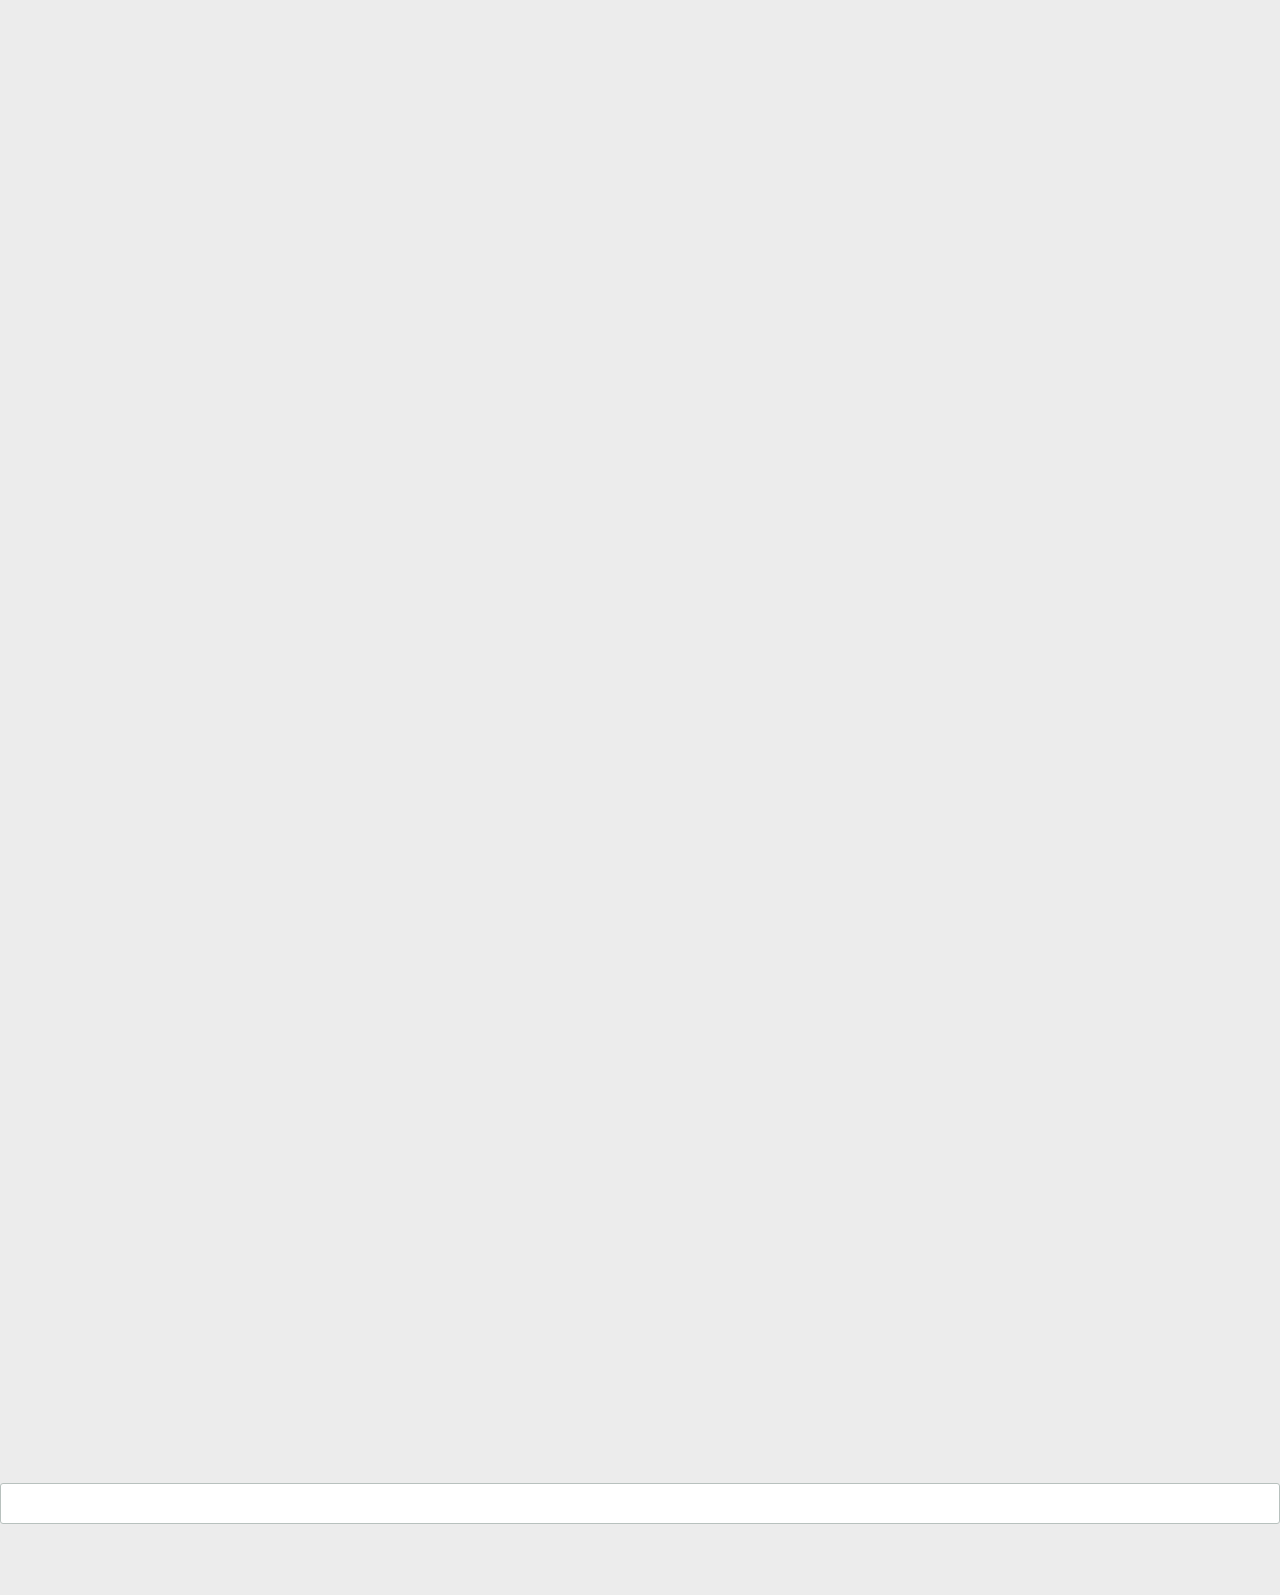
==== commit 572dc43d: "Rebuild citizen form from original supplied paper image" ====
--- a/index.html
+++ b/index.html
@@ -5,95 +5,36 @@
 <meta name="viewport" content="width=device-width,initial-scale=1">
 <meta name="description" content="نموذج اعتراض إلكتروني على مخالفة مرورية">
 <title>مذكرة اعتراض على مخالفة مرورية</title>
-<link rel="stylesheet" href="citizen.css?v=2">
+<style>
+:root{--ink:#111;--line:#333;--shade:#ededed;--field:#fff;--muted:#666;--ok:#176456;--danger:#b9272e}*{box-sizing:border-box}html{font-size:16px}body{margin:0;background:#ececec;color:var(--ink);font-family:Tahoma,Arial,sans-serif;line-height:1.45}.paper{width:min(900px,100%);margin:12px auto;background:#fff;border:1px solid #555;padding:12px}.legal{text-align:center;margin-bottom:6px}.legal h1{margin:0;font-size:21px;text-decoration:underline}.legal p{margin:3px 0;font-size:14px}.doc-table{display:grid;border:1px solid var(--line);border-bottom:0}.memo-table{grid-template-columns:1.2fr 1fr}.person-table{grid-template-columns:90px 1.5fr 145px 1fr}.vehicle-table,.medical-table{grid-template-columns:150px 1.35fr 140px 1fr}.doc-cell{min-height:45px;padding:5px;border-left:1px solid var(--line);border-bottom:1px solid var(--line);display:flex;align-items:center;gap:7px}.doc-cell:nth-child(4n){border-left:0}.memo-table .doc-cell:last-child{border-left:0}.label-cell{font-weight:700;background:#f4f4f4}.required::after{content:' *';color:var(--danger)}.nationality-label{grid-column:1}.nationality-input{grid-column:2/5;border-left:0}input,select,textarea,button{font:inherit}input,select,textarea{width:100%;border:1px solid #b8c1be;border-radius:3px;background:var(--field);padding:8px;color:var(--ink)}input:focus,select:focus,textarea:focus{outline:0;border-color:#555;box-shadow:0 0 0 2px rgba(0,0,0,.08)}input[readonly],input:disabled{background:#f1f1f1;color:#555}.section-title{border:1px solid var(--line);border-bottom:0;background:var(--shade);text-align:center;font-size:18px;font-weight:700;padding:6px}.violations{border:1px solid var(--line);border-bottom:0}.violations-head,.violation-row{display:grid;grid-template-columns:40px 1fr 1.05fr 1.05fr 1.25fr}.violations-head{background:#efefef;font-weight:700}.violations-head>div,.violation-row>div{border-left:1px solid var(--line);border-bottom:1px solid var(--line);padding:5px}.violations-head>div:last-child,.violation-row>div:last-child{border-left:0}.violations-head>div{text-align:center}.violation-row .seq{display:flex;align-items:center;justify-content:center;font-weight:700;background:#fafafa}.violation-row input{min-width:0}.other-back{display:flex;align-items:center;justify-content:flex-start;gap:7px;padding:6px 12px;border-bottom:1px solid var(--line);font-weight:700}.other-back input,.emergency-row input{width:auto}.violation-tools{display:flex;gap:7px;align-items:center;justify-content:center;flex-wrap:wrap;padding:8px}.violation-tools span{font-size:11px;color:var(--muted)}.btn,.small-btn{border:1px solid #777;background:#eee;color:#111;border-radius:4px;padding:9px 15px;font-weight:700;cursor:pointer}.btn:disabled{opacity:.55;cursor:not-allowed}.primary{background:#176456;color:#fff;border-color:#176456}.danger{background:#b9272e;color:#fff;border-color:#b9272e}.date-control{display:grid;grid-template-columns:82px 1fr;gap:4px;width:100%;position:relative}.date-button{position:relative;display:flex;align-items:center;justify-content:center;min-height:38px;border:1px solid #aaa;background:#fff;overflow:hidden}.date-button input[type=date]{position:absolute;inset:0;width:100%;height:100%;opacity:.01;cursor:pointer}.date-alt{grid-column:1/-1;font-size:10px;color:var(--muted);min-height:16px}.plate-group{width:100%}.plate-fields{display:flex;gap:4px;direction:ltr;justify-content:center;margin:2px 0}.plate-fields input{width:40px;min-width:40px;height:36px;text-align:center;font-size:18px;font-weight:700;padding:3px}.emergency-row{display:flex;justify-content:center;align-items:center;gap:8px;border:1px solid var(--line);border-bottom:0;background:#f2f2f2;padding:7px;font-size:17px;font-weight:700}.medical-table input:disabled{background:#f3f3f3}.appeal{border:1px solid var(--line);padding:7px}.appeal p{margin:2px 0}.appeal textarea{min-height:170px;resize:vertical;line-height:30px;background:repeating-linear-gradient(to bottom,#fff 0,#fff 28px,#999 29px,#fff 30px)}.citizen-sign-row{display:grid;grid-template-columns:1fr 1fr 1fr;border:1px solid var(--line);border-top:0}.citizen-sign-row>div{min-height:108px;padding:8px;border-left:1px solid var(--line)}.citizen-sign-row>div:last-child{border-left:0}.citizen-sign-row label,.citizen-sign-row span{display:block;font-weight:700;margin-bottom:5px}.signature-pad{border:1px solid #777;background:#fff}.signature-pad canvas{display:block;width:100%;height:70px;touch-action:none}.small-btn{font-size:11px;padding:4px 8px;margin-top:4px}.objection-reference{display:flex;align-items:center;gap:8px;border:1px solid var(--line);border-top:0;padding:7px;font-weight:700}.objection-reference input{max-width:300px}.actions{display:grid;grid-template-columns:1fr 1fr 1fr;gap:14px;margin-top:12px}.status{text-align:center;min-height:24px;font-weight:700;margin-top:8px}.success{display:none;margin-top:10px;border:1px solid #777;background:#f6f6f6;padding:10px;text-align:center}.success strong{display:block;font-size:22px;margin-top:3px}.hp{position:absolute!important;left:-9999px!important}.hidden{display:none!important}@media(max-width:720px){body{background:#fff}.paper{border:0;margin:0;padding:8px}.legal h1{font-size:18px}.legal p{font-size:12px}.memo-table,.person-table,.vehicle-table,.medical-table{grid-template-columns:1fr}.doc-cell,.doc-cell:nth-child(4n),.memo-table .doc-cell:last-child{border-left:0}.label-cell{min-height:32px}.nationality-label,.nationality-input{grid-column:auto}.violations-head{display:none}.violation-row{display:block;border-bottom:7px solid #ddd}.violation-row>div{display:grid;grid-template-columns:110px 1fr;gap:6px;align-items:center;border-left:0;border-bottom:1px solid #aaa}.violation-row .seq{display:block;text-align:center;font-size:18px}.violation-row .number::before{content:'رقم المخالفة';font-weight:700}.violation-row .title::before{content:'نوع المخالفة';font-weight:700}.violation-row .date::before{content:'تاريخ المخالفة';font-weight:700}.violation-row .location::before{content:'موقع المخالفة';font-weight:700}.citizen-sign-row{grid-template-columns:1fr}.citizen-sign-row>div{border-left:0;border-bottom:1px solid var(--line)}.actions{grid-template-columns:1fr;gap:7px}.actions .btn{padding:13px}}@media print{@page{size:A4 portrait;margin:5mm}body{background:#fff}.paper{width:100%;margin:0;border:0;padding:0;font-size:9px}.legal h1{font-size:14px}.legal p{font-size:8px}.doc-cell{min-height:27px;padding:2px}.section-title{font-size:11px;padding:2px}.violations-head>div,.violation-row>div{padding:2px}.violation-tools,.actions,.status,.success,.small-btn{display:none!important}.plate-fields input{width:24px;min-width:24px;height:22px;font-size:10px}.appeal{padding:2px}.appeal textarea{min-height:66px;line-height:14px;font-size:8px;background:repeating-linear-gradient(to bottom,#fff 0,#fff 12px,#aaa 13px,#fff 14px)}.citizen-sign-row>div{min-height:45px;padding:2px}.signature-pad canvas{height:32px}input,select,textarea{border:0;padding:1px;background:transparent}.date-button{min-height:22px;border:0}.date-control select{border:0;padding:1px}.date-alt{font-size:7px;min-height:8px}.objection-reference{padding:2px}}
+</style>
 </head>
 <body>
-<main class="page four-only">
-  <header class="legal">
-    <h1>((المادة الخامسة والسبعون من نظام المرور))</h1>
-    <p>للمخالف حق الاعتراض أمام المحكمة المختصة استنادًا للمادة (٧٥) من نظام المرور الصادر بالمرسوم الملكي رقم (م/٨٥) وتاريخ ٢٦/١٠/١٤٢٨هـ، ولا ينظر في المخالفة التي مضى على تحريرها أكثر من ثلاثين يومًا.</p>
-  </header>
-
-  <form id="citizenForm" autocomplete="off" novalidate>
-    <section class="form-table" aria-label="بيانات الاعتراض">
-      <div class="form-row two">
-        <div class="cell">
-          <label class="required" for="memoDate">مذكرة اعتراض بتاريخ</label>
-          <div class="date-control">
-            <select class="calendar-mode" aria-label="نوع التقويم"><option value="g">ميلادي</option><option value="h">هجري</option></select>
-            <label class="date-button"><span class="date-text">يوم شهر سنة</span><input id="memoDate" name="memo_date" class="date-native" type="date" required></label>
-            <small class="date-alt"></small>
-          </div>
-        </div>
-        <div class="cell">
-          <label for="objectionRef">رقم الاعتراض</label>
-          <input id="objectionRef" readonly placeholder="يظهر بعد الإرسال" inputmode="numeric">
-        </div>
-      </div>
-      <div class="form-row two">
-        <div class="cell"><label class="required" for="fullName">الاسم</label><input id="fullName" name="full_name" required maxlength="150" placeholder="الاسم باللغة العربية فقط"></div>
-        <div class="cell"><label class="required" for="identityNo">رقم الهوية/الإقامة</label><input id="identityNo" name="identity_no" required inputmode="numeric" maxlength="10" placeholder="١٠ أرقام فقط"></div>
-      </div>
-      <div class="form-row one">
-        <div class="cell"><label class="required" for="nationality">الجنسية</label><input id="nationality" name="nationality" required maxlength="70"></div>
-      </div>
-    </section>
-
-    <div class="section-title">بيانات المخالفات</div>
-    <section class="violations-wrap" aria-label="المخالفات">
-      <div class="violations-head"><div>م</div><div>رقم المخالفة</div><div>نوع المخالفة</div><div>تاريخ المخالفة</div><div>موقع المخالفة</div></div>
-      <div id="violationBody"></div>
-    </section>
-    <div class="violation-tools">
-      <button type="button" id="addViolation" class="btn btn-secondary">زيادة عدد المخالفات</button>
-      <button type="button" id="removeViolation" class="btn btn-secondary" disabled>حذف آخر مخالفة مضافة</button>
-      <span class="hint">تظهر ٤ مخالفات أولًا، ويمكن الزيادة حتى ١٠ مخالفات.</span>
-    </div>
-
-    <div class="section-title">بيانات المركبة</div>
-    <section class="form-table">
-      <div class="form-row one"><div class="cell"><span class="label required">رقم اللوحة</span><div><div class="plate-fields" aria-label="أرقام اللوحة"><input class="plate-num" inputmode="numeric" maxlength="1" required><input class="plate-num" inputmode="numeric" maxlength="1" required><input class="plate-num" inputmode="numeric" maxlength="1" required><input class="plate-num" inputmode="numeric" maxlength="1" required></div><div class="plate-fields" aria-label="حروف اللوحة" style="margin-top:6px"><input class="plate-letter" maxlength="1" required><input class="plate-letter" maxlength="1" required><input class="plate-letter" maxlength="1" required></div></div></div></div>
-      <div class="form-row one"><div class="cell"><label class="required" for="vehicleType">نوع المركبة</label><input id="vehicleType" name="vehicle_type" required maxlength="120"></div></div>
-      <div class="form-row two">
-        <div class="cell"><label for="decisionNo">رقم القرار الإلكتروني</label><input id="decisionNo" disabled placeholder="يعبأ من الموظف"></div>
-        <div class="cell"><label for="decisionDate">تاريخ القرار</label><input id="decisionDate" disabled placeholder="يعبأ من الموظف"></div>
-      </div>
-    </section>
-
-    <label class="emergency"><input id="emergency" type="checkbox"> حالة إسعافية طارئة</label>
-    <section id="emergencyFields" class="form-table hidden">
-      <div class="form-row two">
-        <div class="cell"><label for="hospitalName">اسم المستشفى</label><input id="hospitalName" maxlength="150"></div>
-        <div class="cell"><label for="hospitalDate">التاريخ</label><div class="date-control"><select class="calendar-mode"><option value="g">ميلادي</option><option value="h">هجري</option></select><label class="date-button"><span class="date-text">يوم شهر سنة</span><input id="hospitalDate" class="date-native" type="date"></label><small class="date-alt"></small></div></div>
-      </div>
-      <div class="form-row two">
-        <div class="cell"><label for="patientName">اسم المريض</label><input id="patientName" maxlength="150"></div>
-        <div class="cell"><label for="recordNo">رقم السجل</label><input id="recordNo" inputmode="numeric" maxlength="10" placeholder="بحد أقصى ١٠ أرقام"></div>
-      </div>
-    </section>
-
-    <section class="letter">
-      <p><strong>سعادة رئيس الهيئة المرورية بمحافظة الطائف:</strong></p>
-      <p>السلام عليكم ورحمة الله وبركاته، أتقدم إليكم بالاعتراض على المخالفة المذكورة بسبب:</p>
-      <textarea id="objectionText" required maxlength="5000" placeholder="اكتب أسباب الاعتراض هنا..."></textarea>
-    </section>
-
-    <section class="footer-grid">
-      <div><label for="footerName" class="required">الاسم</label><input id="footerName" readonly required></div>
-      <div><label for="phone" class="required">رقم الجوال</label><input id="phone" inputmode="numeric" maxlength="10" required placeholder="١٠ أرقام"></div>
-      <div><span class="label required">التوقيع الإلكتروني</span><div class="signature-pad"><canvas id="citizenSignature" width="700" height="180"></canvas></div><div class="signature-actions"><button type="button" id="clearSignature" class="btn btn-secondary">مسح التوقيع</button></div></div>
-    </section>
-
-    <input id="website" class="hp" tabindex="-1" autocomplete="off">
-    <div class="actions">
-      <button id="submitBtn" type="submit" class="btn btn-primary">إرسال الاعتراض</button>
-      <button id="resetBtn" type="button" class="btn btn-danger">مسح البيانات</button>
-      <button id="printBtn" type="button" class="btn btn-secondary">طباعة النموذج</button>
-    </div>
-    <div id="status" class="status" aria-live="polite"></div>
-    <div id="success" class="success"><span>تم استلام الاعتراض، ورقم الاعتراض هو:</span><strong id="successRef"></strong></div>
-  </form>
-</main>
-<script src="citizen.js?v=2" defer></script>
+<main class="paper">
+<header class="legal"><h1>((المادة الخامسة والسبعون من نظام المرور))</h1><p>للمخالف حق الاعتراض أمام المحكمة المختصة استنادًا للمادة (٧٥) من نظام المرور الصادر بالمرسوم الملكي رقم (م/٨٥) وتاريخ ٢٦/١٠/١٤٢٨هـ، ولا ينظر في المخالفة التي مضى على تحريرها أكثر من ثلاثين يومًا.</p></header>
+<form id="citizenForm" autocomplete="off" novalidate>
+<section class="doc-table memo-table"><div class="doc-cell label-cell">مذكرة اعتراض بتاريخ</div><div class="doc-cell"><div class="date-control"><select class="calendar-mode"><option value="g">ميلادي</option><option value="h">هجري</option></select><label class="date-button"><span class="date-text">يوم شهر سنة</span><input id="memoDate" class="date-native" type="date" required></label><small class="date-alt"></small></div></div></section>
+<section class="doc-table person-table"><div class="doc-cell label-cell required">الاسم</div><div class="doc-cell"><input id="fullName" required maxlength="150" placeholder="الاسم باللغة العربية فقط"></div><div class="doc-cell label-cell required">رقم الهوية/إقامة</div><div class="doc-cell"><input id="identityNo" required inputmode="numeric" maxlength="10" placeholder="١٠ أرقام فقط"></div><div class="doc-cell label-cell required nationality-label">الجنسية</div><div class="doc-cell nationality-input"><input id="nationality" required maxlength="70"></div></section>
+<section class="violations"><div class="violations-head"><div></div><div>رقم المخالفة</div><div>نوع المخالفة</div><div>تاريخ المخالفة</div><div>موقع المخالفة</div></div><div id="violationBody"></div><label class="other-back"><input id="otherBack" type="checkbox"> أخرى خلف الورقة.</label></section>
+<div class="violation-tools"><button type="button" id="addViolation" class="btn">زيادة عدد المخالفات</button><button type="button" id="removeViolation" class="btn" disabled>حذف آخر مخالفة مضافة</button><span>يظهر ٤ صفوف أولًا، ويمكن الزيادة حتى ١٠ مخالفات.</span></div>
+<div class="section-title">بيانات المركبة</div>
+<section class="doc-table vehicle-table"><div class="doc-cell label-cell required">رقم اللوحة</div><div class="doc-cell plate-cell"><div class="plate-group"><div class="plate-fields"><input class="plate-num" inputmode="numeric" maxlength="1" required><input class="plate-num" inputmode="numeric" maxlength="1" required><input class="plate-num" inputmode="numeric" maxlength="1" required><input class="plate-num" inputmode="numeric" maxlength="1" required></div><div class="plate-fields"><input class="plate-letter" maxlength="1" required><input class="plate-letter" maxlength="1" required><input class="plate-letter" maxlength="1" required></div></div></div><div class="doc-cell label-cell required">نوع المركبة</div><div class="doc-cell"><input id="vehicleType" required maxlength="120"></div><div class="doc-cell label-cell">رقم القرار الإلكتروني</div><div class="doc-cell"><input id="decisionNo" disabled placeholder="يُفعّل بعد الاعتماد"></div><div class="doc-cell label-cell">التاريخ</div><div class="doc-cell"><input id="decisionDate" disabled placeholder="يُفعّل بعد الاعتماد"></div></section>
+<label class="emergency-row"><input id="emergency" type="checkbox"> حالة إسعافية طارئة</label>
+<section id="emergencyFields" class="doc-table medical-table"><div class="doc-cell label-cell">اسم المستشفى</div><div class="doc-cell"><input id="hospitalName" maxlength="150"></div><div class="doc-cell label-cell">التاريخ</div><div class="doc-cell"><div class="date-control"><select class="calendar-mode"><option value="g">ميلادي</option><option value="h">هجري</option></select><label class="date-button"><span class="date-text">يوم شهر سنة</span><input id="hospitalDate" class="date-native" type="date"></label><small class="date-alt"></small></div></div><div class="doc-cell label-cell">اسم المريض</div><div class="doc-cell"><input id="patientName" maxlength="150"></div><div class="doc-cell label-cell">رقم السجل</div><div class="doc-cell"><input id="recordNo" inputmode="numeric" maxlength="10" placeholder="بحد أقصى ١٠ أرقام"></div></section>
+<section class="appeal"><p><strong>سعادة رئيس الهيئة المرورية بمحافظة الطائف:</strong></p><p>السلام عليكم ورحمة الله وبركاته، أتقدم إليكم بالاعتراض على المخالفة المذكورة بسبب:</p><textarea id="objectionText" required maxlength="5000" placeholder="اكتب أسباب الاعتراض هنا..."></textarea></section>
+<section class="citizen-sign-row"><div><label class="required">الاسم:</label><input id="footerName" readonly required></div><div><label class="required">رقم الجوال:</label><input id="phone" inputmode="numeric" maxlength="10" required placeholder="١٠ أرقام"></div><div><span class="required">التوقيع:</span><div class="signature-pad"><canvas id="citizenSignature" width="700" height="180"></canvas></div><button type="button" id="clearSignature" class="small-btn">مسح التوقيع</button></div></section>
+<div class="objection-reference"><label>رقم الاعتراض:</label><input id="objectionRef" readonly placeholder="يظهر بعد الإرسال"></div><input id="website" class="hp" tabindex="-1" autocomplete="off"><div class="actions"><button id="submitBtn" type="submit" class="btn primary">إرسال الاعتراض</button><button id="resetBtn" type="button" class="btn danger">مسح البيانات</button><button id="printBtn" type="button" class="btn">طباعة النموذج</button></div><div id="status" class="status"></div><div id="success" class="success"><span>تم استلام الاعتراض، ورقم الاعتراض هو:</span><strong id="successRef"></strong></div>
+</form></main>
+<script>
+const API='https://uzqlqihvgxnepmfjgxlh.supabase.co/functions/v1/submit-objection';const $=s=>document.querySelector(s),$$=s=>[...document.querySelectorAll(s)];const ar='٠١٢٣٤٥٦٧٨٩';const toArabic=v=>String(v??'').replace(/\d/g,d=>ar[d]);const toLatin=v=>String(v??'').replace(/[٠-٩]/g,d=>String(ar.indexOf(d)));const onlyDigits=v=>toLatin(v).replace(/\D/g,'');const fmt=(iso,cal)=>{if(!iso)return 'يوم شهر سنة';const d=new Date(iso+'T12:00:00');return new Intl.DateTimeFormat('ar-SA-u-ca-'+(cal==='h'?'islamic-umalqura':'gregory'),{day:'numeric',month:'long',year:'numeric'}).format(d)};const fmtAlt=(iso,cal)=>iso?`${cal==='h'?'الميلادي':'الهجري'}: ${fmt(iso,cal==='h'?'g':'h')}`:'';
+function numericArabic(el,max,exact=false){el.addEventListener('input',()=>{const d=onlyDigits(el.value).slice(0,max);el.value=toArabic(d);el.setCustomValidity(exact&&d.length!==max?`يجب إدخال ${toArabic(max)} أرقام بالضبط`:'')})}function arabicName(el){el.addEventListener('input',()=>{el.value=el.value.replace(/[^ء-ي\s]/g,'').replace(/\s{2,}/g,' ');el.setCustomValidity(el.value.trim().length<2?'الاسم يجب أن يكون باللغة العربية فقط':'')})}function initDate(root){const mode=root.querySelector('.calendar-mode'),native=root.querySelector('.date-native'),text=root.querySelector('.date-text'),alt=root.querySelector('.date-alt');const paint=()=>{text.textContent=fmt(native.value,mode.value);alt.textContent=fmtAlt(native.value,mode.value)};native.addEventListener('change',paint);mode.addEventListener('change',paint);paint()}
+const violationBody=$('#violationBody');let rowCount=0;function violationRow(n){const required=n===1?'required':'';const row=document.createElement('div');row.className='violation-row';row.dataset.seq=n;row.innerHTML=`<div class="seq">${toArabic(n)}</div><div class="number"><input class="violation-no" inputmode="numeric" maxlength="10" placeholder="١٠ أرقام فقط" ${required}></div><div class="title"><input class="violation-title" maxlength="200" ${required}></div><div class="date"><div class="date-control"><select class="calendar-mode"><option value="g">ميلادي</option><option value="h">هجري</option></select><label class="date-button"><span class="date-text">يوم شهر سنة</span><input class="date-native" type="date" ${required}></label><small class="date-alt"></small></div></div><div class="location"><input class="violation-location" maxlength="300" ${required}></div>`;numericArabic(row.querySelector('.violation-no'),10,n===1);initDate(row.querySelector('.date-control'));return row}function addViolation(){if(rowCount>=10)return;rowCount++;violationBody.appendChild(violationRow(rowCount));$('#removeViolation').disabled=rowCount<=4;$('#addViolation').disabled=rowCount>=10;if(rowCount>4)violationBody.lastElementChild.scrollIntoView({behavior:'smooth',block:'center'})}function removeViolation(){if(rowCount<=4)return;violationBody.lastElementChild.remove();rowCount--;$('#removeViolation').disabled=rowCount<=4;$('#addViolation').disabled=false}for(let i=0;i<4;i++)addViolation();$('#addViolation').addEventListener('click',addViolation);$('#removeViolation').addEventListener('click',removeViolation);$$('.date-control').forEach(initDate);
+const fullName=$('#fullName'),footerName=$('#footerName'),identity=$('#identityNo'),phone=$('#phone'),recordNo=$('#recordNo');arabicName(fullName);fullName.addEventListener('input',()=>footerName.value=fullName.value);numericArabic(identity,10,true);numericArabic(phone,10,true);numericArabic(recordNo,10,false);$$('.plate-num').forEach(x=>numericArabic(x,1,true));$$('.plate-letter').forEach(x=>x.addEventListener('input',()=>{x.value=x.value.replace(/[^ء-يA-Za-z]/g,'').slice(0,1)}));function autoAdvance(selector){const a=$$(selector);a.forEach((el,i)=>{el.addEventListener('input',()=>{if(el.value&&a[i+1])a[i+1].focus()});el.addEventListener('keydown',e=>{if(e.key==='Backspace'&&!el.value&&a[i-1])a[i-1].focus()})})}autoAdvance('.plate-num');autoAdvance('.plate-letter');
+const emergency=$('#emergency');function syncEmergency(){const on=emergency.checked;['hospitalName','hospitalDate','patientName','recordNo'].forEach(id=>{const el=$('#'+id);el.disabled=!on;el.required=on;if(!on&&el.type!=='date')el.value=''})}emergency.addEventListener('change',syncEmergency);syncEmergency();
+function makePad(canvas,clear){const ctx=canvas.getContext('2d');ctx.lineWidth=3;ctx.lineCap='round';ctx.strokeStyle='#111';let drawing=false,signed=false;const p=e=>{const r=canvas.getBoundingClientRect(),q=e.touches?e.touches[0]:e;return{x:(q.clientX-r.left)*canvas.width/r.width,y:(q.clientY-r.top)*canvas.height/r.height}};const start=e=>{e.preventDefault();drawing=true;const q=p(e);ctx.beginPath();ctx.moveTo(q.x,q.y)};const move=e=>{if(!drawing)return;e.preventDefault();const q=p(e);ctx.lineTo(q.x,q.y);ctx.stroke();signed=true};const end=()=>drawing=false;canvas.addEventListener('mousedown',start);canvas.addEventListener('mousemove',move);canvas.addEventListener('mouseup',end);canvas.addEventListener('mouseleave',end);canvas.addEventListener('touchstart',start,{passive:false});canvas.addEventListener('touchmove',move,{passive:false});canvas.addEventListener('touchend',end);clear.addEventListener('click',()=>{ctx.clearRect(0,0,canvas.width,canvas.height);signed=false});return{has:()=>signed,data:()=>canvas.toDataURL('image/png'),reset:()=>{ctx.clearRect(0,0,canvas.width,canvas.height);signed=false}}}const pad=makePad($('#citizenSignature'),$('#clearSignature'));
+function collectViolations(){const rows=$$('.violation-row'),list=[];let gap=false;for(const [i,row] of rows.entries()){const no=row.querySelector('.violation-no'),title=row.querySelector('.violation-title'),date=row.querySelector('.date-native'),loc=row.querySelector('.violation-location');const any=[no.value,title.value,date.value,loc.value].some(v=>String(v).trim());if(i===0||any){if(gap){no.setCustomValidity('يجب إدخال المخالفات بالتسلسل دون ترك صف فارغ');no.reportValidity();return null}const n=onlyDigits(no.value);if(n.length!==10){no.setCustomValidity('رقم المخالفة يجب أن يكون ١٠ أرقام بالضبط');no.reportValidity();return null}no.setCustomValidity('');if(!title.value.trim()){title.setCustomValidity('نوع المخالفة مطلوب');title.reportValidity();return null}title.setCustomValidity('');if(!date.value){date.setCustomValidity('تاريخ المخالفة مطلوب');date.reportValidity();return null}date.setCustomValidity('');if(!loc.value.trim()){loc.setCustomValidity('موقع المخالفة مطلوب');loc.reportValidity();return null}loc.setCustomValidity('');list.push({violation_no:n,violation_title:title.value.trim(),violation_date:date.value,violation_location:loc.value.trim()})}else if(list.length)gap=true}return list}
+const form=$('#citizenForm'),status=$('#status'),submitBtn=$('#submitBtn');form.addEventListener('submit',async e=>{e.preventDefault();status.textContent='';if(!form.reportValidity())return;if(!/^[ء-ي\s]{2,150}$/.test(fullName.value.trim())){fullName.setCustomValidity('الاسم باللغة العربية فقط');fullName.reportValidity();return}const violations=collectViolations();if(!violations||!violations.length)return;if(!pad.has()){status.textContent='التوقيع الإلكتروني مطلوب قبل الإرسال.';return}const plateNumbers=$$('.plate-num').map(x=>onlyDigits(x.value)).join('');const plateLetters=$$('.plate-letter').map(x=>x.value.trim()).join(' ');if(plateNumbers.length!==4||plateLetters.replace(/\s/g,'').length!==3){status.textContent='أكمل أرقام وحروف اللوحة.';return}const payload={full_name:fullName.value.trim(),identity_no:onlyDigits(identity.value),nationality:$('#nationality').value.trim(),memo_date:$('#memoDate').value,plate_numbers:plateNumbers,plate_letters:plateLetters,vehicle_type:$('#vehicleType').value.trim(),violation_no:violations[0].violation_no,violation_date:violations[0].violation_date,violation_title:violations[0].violation_title,violation_location:violations[0].violation_location,violations,objection_text:$('#objectionText').value.trim(),citizen_signature:pad.data(),phone:onlyDigits(phone.value),emergency:emergency.checked,hospital_name:emergency.checked?$('#hospitalName').value.trim():'',hospital_date:emergency.checked?$('#hospitalDate').value:'',patient_name:emergency.checked?$('#patientName').value.trim():'',medical_record_no:emergency.checked?onlyDigits(recordNo.value):'',decision_no:'',decision_date:'',other_back:$('#otherBack').checked,website:$('#website').value};submitBtn.disabled=true;submitBtn.textContent='جارٍ الإرسال...';status.textContent='يرجى الانتظار حتى يتم حفظ الاعتراض.';try{const res=await fetch(API,{method:'POST',headers:{'Content-Type':'application/json'},body:JSON.stringify(payload)});const out=await res.json();if(!res.ok||!out.ok)throw new Error(out.error||'send');const ref=toArabic(out.reference);$('#objectionRef').value=ref;$('#successRef').textContent=ref;$('#success').style.display='block';status.textContent='تم إرسال الاعتراض بنجاح.';submitBtn.textContent='تم الإرسال';form.querySelectorAll('input,select,textarea,button').forEach(el=>{if(el.id!=='printBtn')el.disabled=true});$('#success').scrollIntoView({behavior:'smooth'})}catch(err){status.textContent='تعذر إرسال الاعتراض. تحقق من البيانات والاتصال ثم حاول مرة أخرى.';submitBtn.disabled=false;submitBtn.textContent='إرسال الاعتراض'}});
+$('#resetBtn').addEventListener('click',()=>{form.reset();while(rowCount>4)removeViolation();$$('.violation-row').forEach(r=>{r.querySelectorAll('input').forEach(x=>x.value='');r.querySelectorAll('select').forEach(x=>x.value='g');r.querySelector('.date-text').textContent='يوم شهر سنة';r.querySelector('.date-alt').textContent=''});footerName.value='';$('#objectionRef').value='';$('#success').style.display='none';status.textContent='';pad.reset();syncEmergency()});$('#printBtn').addEventListener('click',()=>window.print());
+</script>
 </body>
 </html>
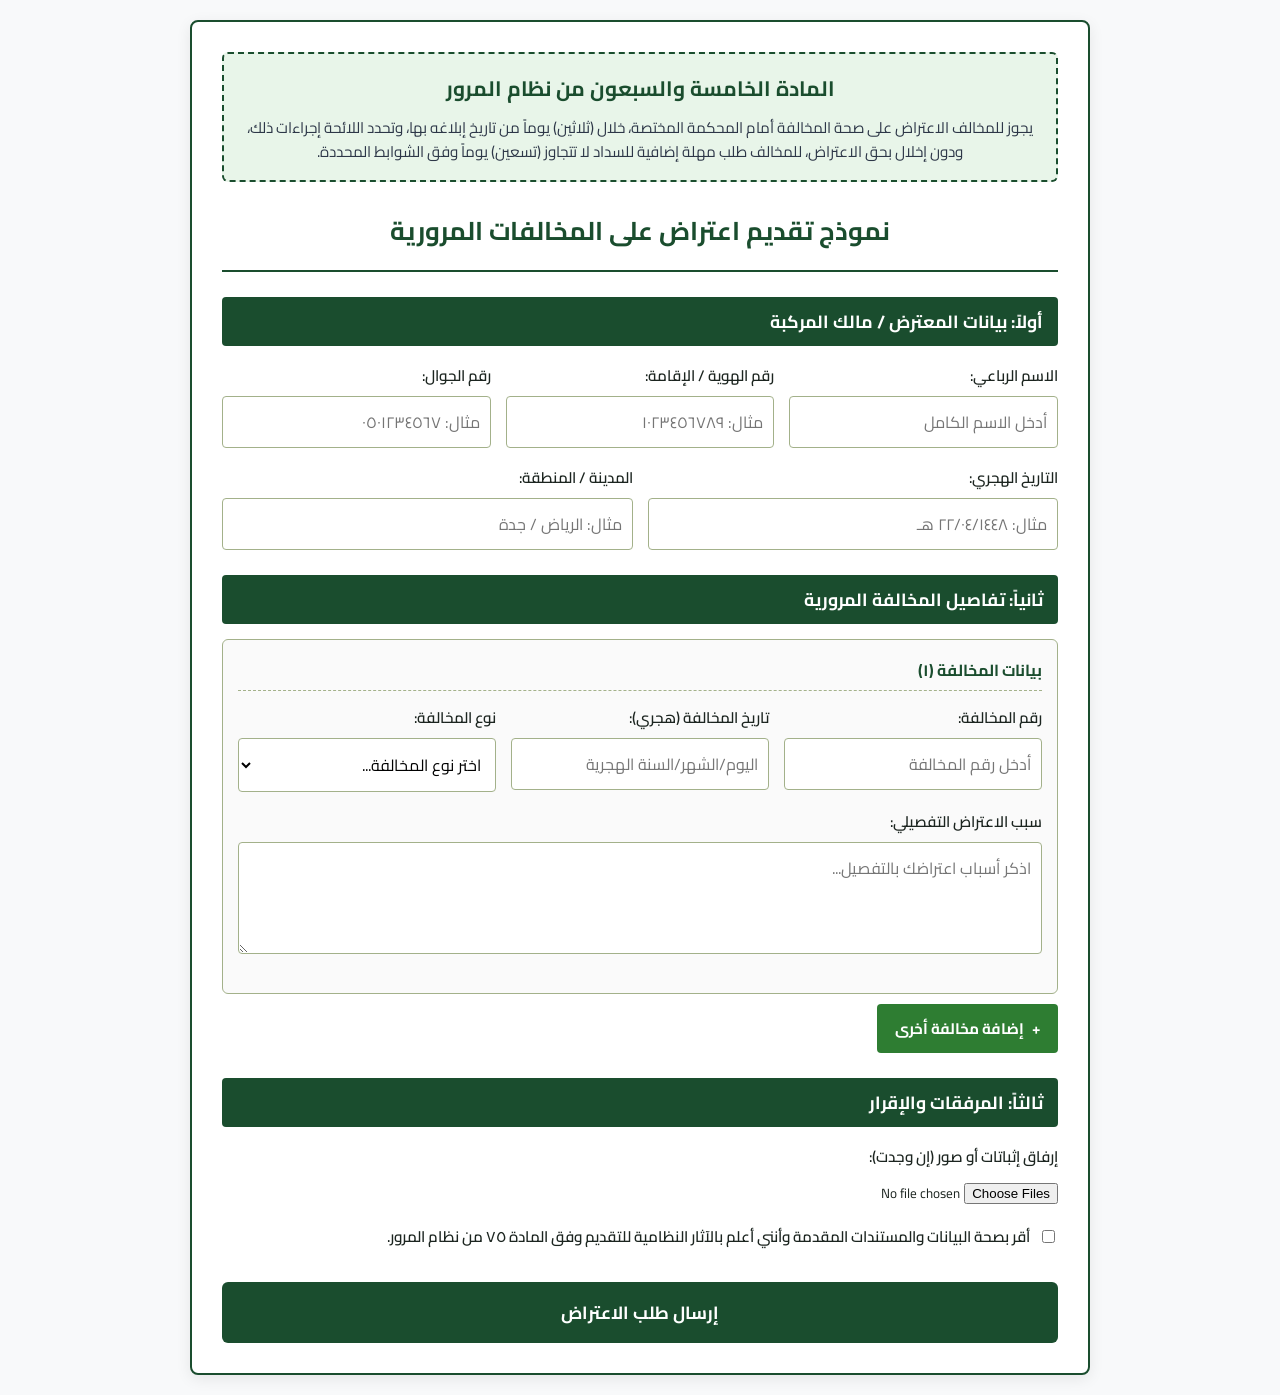
==== commit a7622402: "Update index.html" ====
--- a/index.html
+++ b/index.html
@@ -1,40 +1,401 @@
-<!doctype html>
+<!DOCTYPE html>
 <html lang="ar" dir="rtl">
 <head>
-<meta charset="utf-8">
-<meta name="viewport" content="width=device-width,initial-scale=1">
-<meta name="description" content="نموذج اعتراض إلكتروني على مخالفة مرورية">
-<title>مذكرة اعتراض على مخالفة مرورية</title>
-<style>
-:root{--ink:#111;--line:#333;--shade:#ededed;--field:#fff;--muted:#666;--ok:#176456;--danger:#b9272e}*{box-sizing:border-box}html{font-size:16px}body{margin:0;background:#ececec;color:var(--ink);font-family:Tahoma,Arial,sans-serif;line-height:1.45}.paper{width:min(900px,100%);margin:12px auto;background:#fff;border:1px solid #555;padding:12px}.legal{text-align:center;margin-bottom:6px}.legal h1{margin:0;font-size:21px;text-decoration:underline}.legal p{margin:3px 0;font-size:14px}.doc-table{display:grid;border:1px solid var(--line);border-bottom:0}.memo-table{grid-template-columns:1.2fr 1fr}.person-table{grid-template-columns:90px 1.5fr 145px 1fr}.vehicle-table,.medical-table{grid-template-columns:150px 1.35fr 140px 1fr}.doc-cell{min-height:45px;padding:5px;border-left:1px solid var(--line);border-bottom:1px solid var(--line);display:flex;align-items:center;gap:7px}.doc-cell:nth-child(4n){border-left:0}.memo-table .doc-cell:last-child{border-left:0}.label-cell{font-weight:700;background:#f4f4f4}.required::after{content:' *';color:var(--danger)}.nationality-label{grid-column:1}.nationality-input{grid-column:2/5;border-left:0}input,select,textarea,button{font:inherit}input,select,textarea{width:100%;border:1px solid #b8c1be;border-radius:3px;background:var(--field);padding:8px;color:var(--ink)}input:focus,select:focus,textarea:focus{outline:0;border-color:#555;box-shadow:0 0 0 2px rgba(0,0,0,.08)}input[readonly],input:disabled{background:#f1f1f1;color:#555}.section-title{border:1px solid var(--line);border-bottom:0;background:var(--shade);text-align:center;font-size:18px;font-weight:700;padding:6px}.violations{border:1px solid var(--line);border-bottom:0}.violations-head,.violation-row{display:grid;grid-template-columns:40px 1fr 1.05fr 1.05fr 1.25fr}.violations-head{background:#efefef;font-weight:700}.violations-head>div,.violation-row>div{border-left:1px solid var(--line);border-bottom:1px solid var(--line);padding:5px}.violations-head>div:last-child,.violation-row>div:last-child{border-left:0}.violations-head>div{text-align:center}.violation-row .seq{display:flex;align-items:center;justify-content:center;font-weight:700;background:#fafafa}.violation-row input{min-width:0}.other-back{display:flex;align-items:center;justify-content:flex-start;gap:7px;padding:6px 12px;border-bottom:1px solid var(--line);font-weight:700}.other-back input,.emergency-row input{width:auto}.violation-tools{display:flex;gap:7px;align-items:center;justify-content:center;flex-wrap:wrap;padding:8px}.violation-tools span{font-size:11px;color:var(--muted)}.btn,.small-btn{border:1px solid #777;background:#eee;color:#111;border-radius:4px;padding:9px 15px;font-weight:700;cursor:pointer}.btn:disabled{opacity:.55;cursor:not-allowed}.primary{background:#176456;color:#fff;border-color:#176456}.danger{background:#b9272e;color:#fff;border-color:#b9272e}.date-control{display:grid;grid-template-columns:82px 1fr;gap:4px;width:100%;position:relative}.date-button{position:relative;display:flex;align-items:center;justify-content:center;min-height:38px;border:1px solid #aaa;background:#fff;overflow:hidden}.date-button input[type=date]{position:absolute;inset:0;width:100%;height:100%;opacity:.01;cursor:pointer}.date-alt{grid-column:1/-1;font-size:10px;color:var(--muted);min-height:16px}.plate-group{width:100%}.plate-fields{display:flex;gap:4px;direction:ltr;justify-content:center;margin:2px 0}.plate-fields input{width:40px;min-width:40px;height:36px;text-align:center;font-size:18px;font-weight:700;padding:3px}.emergency-row{display:flex;justify-content:center;align-items:center;gap:8px;border:1px solid var(--line);border-bottom:0;background:#f2f2f2;padding:7px;font-size:17px;font-weight:700}.medical-table input:disabled{background:#f3f3f3}.appeal{border:1px solid var(--line);padding:7px}.appeal p{margin:2px 0}.appeal textarea{min-height:170px;resize:vertical;line-height:30px;background:repeating-linear-gradient(to bottom,#fff 0,#fff 28px,#999 29px,#fff 30px)}.citizen-sign-row{display:grid;grid-template-columns:1fr 1fr 1fr;border:1px solid var(--line);border-top:0}.citizen-sign-row>div{min-height:108px;padding:8px;border-left:1px solid var(--line)}.citizen-sign-row>div:last-child{border-left:0}.citizen-sign-row label,.citizen-sign-row span{display:block;font-weight:700;margin-bottom:5px}.signature-pad{border:1px solid #777;background:#fff}.signature-pad canvas{display:block;width:100%;height:70px;touch-action:none}.small-btn{font-size:11px;padding:4px 8px;margin-top:4px}.objection-reference{display:flex;align-items:center;gap:8px;border:1px solid var(--line);border-top:0;padding:7px;font-weight:700}.objection-reference input{max-width:300px}.actions{display:grid;grid-template-columns:1fr 1fr 1fr;gap:14px;margin-top:12px}.status{text-align:center;min-height:24px;font-weight:700;margin-top:8px}.success{display:none;margin-top:10px;border:1px solid #777;background:#f6f6f6;padding:10px;text-align:center}.success strong{display:block;font-size:22px;margin-top:3px}.hp{position:absolute!important;left:-9999px!important}.hidden{display:none!important}@media(max-width:720px){body{background:#fff}.paper{border:0;margin:0;padding:8px}.legal h1{font-size:18px}.legal p{font-size:12px}.memo-table,.person-table,.vehicle-table,.medical-table{grid-template-columns:1fr}.doc-cell,.doc-cell:nth-child(4n),.memo-table .doc-cell:last-child{border-left:0}.label-cell{min-height:32px}.nationality-label,.nationality-input{grid-column:auto}.violations-head{display:none}.violation-row{display:block;border-bottom:7px solid #ddd}.violation-row>div{display:grid;grid-template-columns:110px 1fr;gap:6px;align-items:center;border-left:0;border-bottom:1px solid #aaa}.violation-row .seq{display:block;text-align:center;font-size:18px}.violation-row .number::before{content:'رقم المخالفة';font-weight:700}.violation-row .title::before{content:'نوع المخالفة';font-weight:700}.violation-row .date::before{content:'تاريخ المخالفة';font-weight:700}.violation-row .location::before{content:'موقع المخالفة';font-weight:700}.citizen-sign-row{grid-template-columns:1fr}.citizen-sign-row>div{border-left:0;border-bottom:1px solid var(--line)}.actions{grid-template-columns:1fr;gap:7px}.actions .btn{padding:13px}}@media print{@page{size:A4 portrait;margin:5mm}body{background:#fff}.paper{width:100%;margin:0;border:0;padding:0;font-size:9px}.legal h1{font-size:14px}.legal p{font-size:8px}.doc-cell{min-height:27px;padding:2px}.section-title{font-size:11px;padding:2px}.violations-head>div,.violation-row>div{padding:2px}.violation-tools,.actions,.status,.success,.small-btn{display:none!important}.plate-fields input{width:24px;min-width:24px;height:22px;font-size:10px}.appeal{padding:2px}.appeal textarea{min-height:66px;line-height:14px;font-size:8px;background:repeating-linear-gradient(to bottom,#fff 0,#fff 12px,#aaa 13px,#fff 14px)}.citizen-sign-row>div{min-height:45px;padding:2px}.signature-pad canvas{height:32px}input,select,textarea{border:0;padding:1px;background:transparent}.date-button{min-height:22px;border:0}.date-control select{border:0;padding:1px}.date-alt{font-size:7px;min-height:8px}.objection-reference{padding:2px}}
-</style>
+    <meta charset="UTF-8">
+    <meta name="viewport" content="width=device-width, initial-scale=1.0">
+    <title>نموذج اعتراض على مخالفة مرورية - المادة 75</title>
+    <link href="https://fonts.googleapis.com/css2?family=Amiri:wght@400;700&family=Cairo:wght@400;600;700&display=swap" rel="stylesheet">
+    <style>
+        :root {
+            --primary-color: #1a4d2e;
+            --secondary-color: #e8f5e9;
+            --accent-color: #d4af37;
+            --border-color: #a3b18a;
+            --text-color: #1c2520;
+            --bg-color: #f8f9fa;
+        }
+
+        * {
+            box-sizing: border-box;
+            font-family: 'Cairo', 'Amiri', serif;
+        }
+
+        body {
+            background-color: var(--bg-color);
+            color: var(--text-color);
+            margin: 0;
+            padding: 20px;
+            direction: rtl;
+        }
+
+        .container {
+            max-width: 900px;
+            margin: 0 auto;
+            background: #ffffff;
+            padding: 30px;
+            border-radius: 8px;
+            box-shadow: 0 4px 15px rgba(0,0,0,0.08);
+            border: 2px solid var(--primary-color);
+        }
+
+        /* الهيدر والمادة 75 */
+        .article-75-header {
+            background-color: var(--secondary-color);
+            border: 2px dashed var(--primary-color);
+            border-radius: 6px;
+            padding: 15px 20px;
+            text-align: center;
+            margin-bottom: 25px;
+        }
+
+        .article-75-title {
+            color: var(--primary-color);
+            font-size: 1.3rem;
+            font-weight: 700;
+            margin-bottom: 8px;
+        }
+
+        .article-75-text {
+            font-size: 0.95rem;
+            color: #2d3748;
+            line-height: 1.6;
+            margin: 0;
+        }
+
+        .form-header {
+            text-align: center;
+            border-bottom: 2px solid var(--primary-color);
+            padding-bottom: 15px;
+            margin-bottom: 25px;
+        }
+
+        .form-header h2 {
+            margin: 0;
+            color: var(--primary-color);
+            font-size: 1.6rem;
+        }
+
+        /* تنسيقات الأقسام والحقول */
+        .section-title {
+            background-color: var(--primary-color);
+            color: white;
+            padding: 8px 15px;
+            font-size: 1.1rem;
+            font-weight: bold;
+            border-radius: 4px;
+            margin-top: 25px;
+            margin-bottom: 15px;
+        }
+
+        .form-row {
+            display: flex;
+            flex-wrap: wrap;
+            gap: 15px;
+            margin-bottom: 15px;
+        }
+
+        .form-group {
+            flex: 1;
+            min-width: 220px;
+        }
+
+        .form-group.full-width {
+            flex: 100%;
+        }
+
+        label {
+            display: block;
+            margin-bottom: 6px;
+            font-weight: 600;
+            font-size: 0.95rem;
+        }
+
+        input[type="text"],
+        input[type="number"],
+        select,
+        textarea {
+            width: 100%;
+            padding: 10px;
+            border: 1px solid var(--border-color);
+            border-radius: 4px;
+            font-size: 1rem;
+            background-color: #fff;
+            transition: border-color 0.2s;
+        }
+
+        input:focus, select:focus, textarea:focus {
+            outline: none;
+            border-color: var(--primary-color);
+            box-shadow: 0 0 0 2px rgba(26, 77, 46, 0.2);
+        }
+
+        /* كارت المخالفة */
+        .violation-card {
+            background: #fafafa;
+            border: 1px solid var(--border-color);
+            border-radius: 6px;
+            padding: 15px;
+            margin-bottom: 10px;
+            position: relative;
+        }
+
+        .violation-header {
+            display: flex;
+            justify-content: space-between;
+            align-items: center;
+            font-weight: bold;
+            color: var(--primary-color);
+            margin-bottom: 12px;
+            border-bottom: 1px dashed var(--border-color);
+            padding-bottom: 5px;
+        }
+
+        /* زر الإضافة مباشرة أسفل المخالفة الأولى */
+        .add-violation-container {
+            margin-top: 10px;
+            margin-bottom: 25px;
+            text-align: right;
+        }
+
+        .btn-add {
+            background-color: #2e7d32;
+            color: white;
+            border: none;
+            padding: 10px 18px;
+            border-radius: 4px;
+            cursor: pointer;
+            font-weight: bold;
+            font-size: 0.95rem;
+            display: inline-flex;
+            align-items: center;
+            gap: 8px;
+            transition: background-color 0.2s;
+        }
+
+        .btn-add:hover {
+            background-color: #1b5e20;
+        }
+
+        .btn-remove {
+            background-color: #c62828;
+            color: white;
+            border: none;
+            padding: 4px 10px;
+            border-radius: 4px;
+            cursor: pointer;
+            font-size: 0.85rem;
+        }
+
+        .btn-submit {
+            background-color: var(--primary-color);
+            color: white;
+            border: none;
+            padding: 14px 30px;
+            font-size: 1.1rem;
+            font-weight: bold;
+            border-radius: 6px;
+            cursor: pointer;
+            width: 100%;
+            margin-top: 25px;
+            transition: background-color 0.2s;
+        }
+
+        .btn-submit:hover {
+            background-color: #123720;
+        }
+
+        /* تحويل الأرقام المكتوبة للأرقام العربية المشرقية */
+        .arabic-num {
+            font-family: 'Amiri', serif;
+        }
+    </style>
 </head>
 <body>
-<main class="paper">
-<header class="legal"><h1>((المادة الخامسة والسبعون من نظام المرور))</h1><p>للمخالف حق الاعتراض أمام المحكمة المختصة استنادًا للمادة (٧٥) من نظام المرور الصادر بالمرسوم الملكي رقم (م/٨٥) وتاريخ ٢٦/١٠/١٤٢٨هـ، ولا ينظر في المخالفة التي مضى على تحريرها أكثر من ثلاثين يومًا.</p></header>
-<form id="citizenForm" autocomplete="off" novalidate>
-<section class="doc-table memo-table"><div class="doc-cell label-cell">مذكرة اعتراض بتاريخ</div><div class="doc-cell"><div class="date-control"><select class="calendar-mode"><option value="g">ميلادي</option><option value="h">هجري</option></select><label class="date-button"><span class="date-text">يوم شهر سنة</span><input id="memoDate" class="date-native" type="date" required></label><small class="date-alt"></small></div></div></section>
-<section class="doc-table person-table"><div class="doc-cell label-cell required">الاسم</div><div class="doc-cell"><input id="fullName" required maxlength="150" placeholder="الاسم باللغة العربية فقط"></div><div class="doc-cell label-cell required">رقم الهوية/إقامة</div><div class="doc-cell"><input id="identityNo" required inputmode="numeric" maxlength="10" placeholder="١٠ أرقام فقط"></div><div class="doc-cell label-cell required nationality-label">الجنسية</div><div class="doc-cell nationality-input"><input id="nationality" required maxlength="70"></div></section>
-<section class="violations"><div class="violations-head"><div></div><div>رقم المخالفة</div><div>نوع المخالفة</div><div>تاريخ المخالفة</div><div>موقع المخالفة</div></div><div id="violationBody"></div><label class="other-back"><input id="otherBack" type="checkbox"> أخرى خلف الورقة.</label></section>
-<div class="violation-tools"><button type="button" id="addViolation" class="btn">زيادة عدد المخالفات</button><button type="button" id="removeViolation" class="btn" disabled>حذف آخر مخالفة مضافة</button><span>يظهر ٤ صفوف أولًا، ويمكن الزيادة حتى ١٠ مخالفات.</span></div>
-<div class="section-title">بيانات المركبة</div>
-<section class="doc-table vehicle-table"><div class="doc-cell label-cell required">رقم اللوحة</div><div class="doc-cell plate-cell"><div class="plate-group"><div class="plate-fields"><input class="plate-num" inputmode="numeric" maxlength="1" required><input class="plate-num" inputmode="numeric" maxlength="1" required><input class="plate-num" inputmode="numeric" maxlength="1" required><input class="plate-num" inputmode="numeric" maxlength="1" required></div><div class="plate-fields"><input class="plate-letter" maxlength="1" required><input class="plate-letter" maxlength="1" required><input class="plate-letter" maxlength="1" required></div></div></div><div class="doc-cell label-cell required">نوع المركبة</div><div class="doc-cell"><input id="vehicleType" required maxlength="120"></div><div class="doc-cell label-cell">رقم القرار الإلكتروني</div><div class="doc-cell"><input id="decisionNo" disabled placeholder="يُفعّل بعد الاعتماد"></div><div class="doc-cell label-cell">التاريخ</div><div class="doc-cell"><input id="decisionDate" disabled placeholder="يُفعّل بعد الاعتماد"></div></section>
-<label class="emergency-row"><input id="emergency" type="checkbox"> حالة إسعافية طارئة</label>
-<section id="emergencyFields" class="doc-table medical-table"><div class="doc-cell label-cell">اسم المستشفى</div><div class="doc-cell"><input id="hospitalName" maxlength="150"></div><div class="doc-cell label-cell">التاريخ</div><div class="doc-cell"><div class="date-control"><select class="calendar-mode"><option value="g">ميلادي</option><option value="h">هجري</option></select><label class="date-button"><span class="date-text">يوم شهر سنة</span><input id="hospitalDate" class="date-native" type="date"></label><small class="date-alt"></small></div></div><div class="doc-cell label-cell">اسم المريض</div><div class="doc-cell"><input id="patientName" maxlength="150"></div><div class="doc-cell label-cell">رقم السجل</div><div class="doc-cell"><input id="recordNo" inputmode="numeric" maxlength="10" placeholder="بحد أقصى ١٠ أرقام"></div></section>
-<section class="appeal"><p><strong>سعادة رئيس الهيئة المرورية بمحافظة الطائف:</strong></p><p>السلام عليكم ورحمة الله وبركاته، أتقدم إليكم بالاعتراض على المخالفة المذكورة بسبب:</p><textarea id="objectionText" required maxlength="5000" placeholder="اكتب أسباب الاعتراض هنا..."></textarea></section>
-<section class="citizen-sign-row"><div><label class="required">الاسم:</label><input id="footerName" readonly required></div><div><label class="required">رقم الجوال:</label><input id="phone" inputmode="numeric" maxlength="10" required placeholder="١٠ أرقام"></div><div><span class="required">التوقيع:</span><div class="signature-pad"><canvas id="citizenSignature" width="700" height="180"></canvas></div><button type="button" id="clearSignature" class="small-btn">مسح التوقيع</button></div></section>
-<div class="objection-reference"><label>رقم الاعتراض:</label><input id="objectionRef" readonly placeholder="يظهر بعد الإرسال"></div><input id="website" class="hp" tabindex="-1" autocomplete="off"><div class="actions"><button id="submitBtn" type="submit" class="btn primary">إرسال الاعتراض</button><button id="resetBtn" type="button" class="btn danger">مسح البيانات</button><button id="printBtn" type="button" class="btn">طباعة النموذج</button></div><div id="status" class="status"></div><div id="success" class="success"><span>تم استلام الاعتراض، ورقم الاعتراض هو:</span><strong id="successRef"></strong></div>
-</form></main>
+
+<div class="container">
+    
+    <!-- المادة الخامسة والسبعون من نظام المرور في أعلى الصفحة -->
+    <div class="article-75-header">
+        <div class="article-75-title">المادة الخامسة والسبعون من نظام المرور</div>
+        <p class="article-75-text">
+            يجوز للمخالف الاعتراض على صحة المخالفة أمام المحكمة المختصة، خلال (ثلاثين) يوماً من تاريخ إبلاغه بها، وتحدد اللائحة إجراءات ذلك، ودون إخلال بحق الاعتراض، للمخالف طلب مهلة إضافية للسداد لا تتجاوز (تسعين) يوماً وفق الشوابط المحددة.
+        </p>
+    </div>
+
+    <div class="form-header">
+        <h2>نموذج تقديم اعتراض على المخالفات المرورية</h2>
+    </div>
+
+    <form id="objectionForm">
+        
+        <!-- بيانات المعترض -->
+        <div class="section-title">أولاً: بيانات المعترض / مالك المركبة</div>
+        <div class="form-row">
+            <div class="form-group">
+                <label>الاسم الرباعي:</label>
+                <input type="text" required placeholder="أدخل الاسم الكامل">
+            </div>
+            <div class="form-group">
+                <label>رقم الهوية / الإقامة:</label>
+                <input type="text" class="arabic-num-input" required placeholder="مثال: ١٠٢٣٤٥٦٧٨٩">
+            </div>
+            <div class="form-group">
+                <label>رقم الجوال:</label>
+                <input type="text" class="arabic-num-input" required placeholder="مثال: ٠٥٠١٢٣٤٥٦٧">
+            </div>
+        </div>
+
+        <div class="form-row">
+            <div class="form-group">
+                <label>التاريخ الهجري:</label>
+                <input type="text" class="arabic-num-input" required placeholder="مثال: ٢٢/٠٤/١٤٤٨ هـ">
+            </div>
+            <div class="form-group">
+                <label>المدينة / المنطقة:</label>
+                <input type="text" required placeholder="مثال: الرياض / جدة">
+            </div>
+        </div>
+
+        <!-- تفاصيل المخالفة -->
+        <div class="section-title">ثانياً: تفاصيل المخالفة المرورية</div>
+        
+        <div id="violationsContainer">
+            <!-- المخالفة الأولى والوحيدة بشكل افتراضي -->
+            <div class="violation-card" data-index="1">
+                <div class="violation-header">
+                    <span>بيانات المخالفة (١)</span>
+                </div>
+                <div class="form-row">
+                    <div class="form-group">
+                        <label>رقم المخالفة:</label>
+                        <input type="text" class="arabic-num-input" required placeholder="أدخل رقم المخالفة">
+                    </div>
+                    <div class="form-group">
+                        <label>تاريخ المخالفة (هجري):</label>
+                        <input type="text" class="arabic-num-input" required placeholder="اليوم/الشهر/السنة الهجرية">
+                    </div>
+                    <div class="form-group">
+                        <label>نوع المخالفة:</label>
+                        <select required>
+                            <option value="">اختر نوع المخالفة...</option>
+                            <option value="تجاوز السرعة (ساهر)">تجاوز السرعة المحددة (ساهر)</option>
+                            <option value="قطع الإشارة الضوئية">قطع الإشارة الضوئية</option>
+                            <option value="استخدام الجوال">استخدام الهاتف المحمول أثناء القيادة</option>
+                            <option value="عدم ربط حزام الأمان">عدم ربط حزام الأمان</option>
+                            <option value="وقوف خاطئ">الوقوف الخاطئ / الممنوع</option>
+                            <option value="أخرى">مخالفة أخرى</option>
+                        </select>
+                    </div>
+                </div>
+                <div class="form-row">
+                    <div class="form-group full-width">
+                        <label>سبب الاعتراض التفصيلي:</label>
+                        <textarea rows="3" required placeholder="اذكر أسباب اعتراضك بالتفصيل..."></textarea>
+                    </div>
+                </div>
+            </div>
+        </div>
+
+        <!-- زر إضافة مخالفة أخرى مباشرة أسفل المخالفة الأولى -->
+        <div class="add-violation-container">
+            <button type="button" class="btn-add" id="addViolationBtn">
+                <span>+</span> إضافة مخالفة أخرى
+            </button>
+        </div>
+
+        <!-- المرفقات والملاحظات -->
+        <div class="section-title">ثالثاً: المرفقات والإقرار</div>
+        <div class="form-row">
+            <div class="form-group full-width">
+                <label>إرفاق إثباتات أو صور (إن وجدت):</label>
+                <input type="file" multiple accept="image/*,.pdf">
+            </div>
+        </div>
+
+        <div class="form-group full-width" style="margin-top: 15px;">
+            <label style="display: flex; align-items: center; gap: 8px; cursor: pointer;">
+                <input type="checkbox" required>
+                أقر بصحة البيانات والمستندات المقدمة وأنني أعلم بالآثار النظامية للتقديم وفق المادة ٧٥ من نظام المرور.
+            </label>
+        </div>
+
+        <button type="submit" class="btn-submit">إرسال طلب الاعتراض</button>
+
+    </form>
+</div>
+
 <script>
-const API='https://uzqlqihvgxnepmfjgxlh.supabase.co/functions/v1/submit-objection';const $=s=>document.querySelector(s),$$=s=>[...document.querySelectorAll(s)];const ar='٠١٢٣٤٥٦٧٨٩';const toArabic=v=>String(v??'').replace(/\d/g,d=>ar[d]);const toLatin=v=>String(v??'').replace(/[٠-٩]/g,d=>String(ar.indexOf(d)));const onlyDigits=v=>toLatin(v).replace(/\D/g,'');const fmt=(iso,cal)=>{if(!iso)return 'يوم شهر سنة';const d=new Date(iso+'T12:00:00');return new Intl.DateTimeFormat('ar-SA-u-ca-'+(cal==='h'?'islamic-umalqura':'gregory'),{day:'numeric',month:'long',year:'numeric'}).format(d)};const fmtAlt=(iso,cal)=>iso?`${cal==='h'?'الميلادي':'الهجري'}: ${fmt(iso,cal==='h'?'g':'h')}`:'';
-function numericArabic(el,max,exact=false){el.addEventListener('input',()=>{const d=onlyDigits(el.value).slice(0,max);el.value=toArabic(d);el.setCustomValidity(exact&&d.length!==max?`يجب إدخال ${toArabic(max)} أرقام بالضبط`:'')})}function arabicName(el){el.addEventListener('input',()=>{el.value=el.value.replace(/[^ء-ي\s]/g,'').replace(/\s{2,}/g,' ');el.setCustomValidity(el.value.trim().length<2?'الاسم يجب أن يكون باللغة العربية فقط':'')})}function initDate(root){const mode=root.querySelector('.calendar-mode'),native=root.querySelector('.date-native'),text=root.querySelector('.date-text'),alt=root.querySelector('.date-alt');const paint=()=>{text.textContent=fmt(native.value,mode.value);alt.textContent=fmtAlt(native.value,mode.value)};native.addEventListener('change',paint);mode.addEventListener('change',paint);paint()}
-const violationBody=$('#violationBody');let rowCount=0;function violationRow(n){const required=n===1?'required':'';const row=document.createElement('div');row.className='violation-row';row.dataset.seq=n;row.innerHTML=`<div class="seq">${toArabic(n)}</div><div class="number"><input class="violation-no" inputmode="numeric" maxlength="10" placeholder="١٠ أرقام فقط" ${required}></div><div class="title"><input class="violation-title" maxlength="200" ${required}></div><div class="date"><div class="date-control"><select class="calendar-mode"><option value="g">ميلادي</option><option value="h">هجري</option></select><label class="date-button"><span class="date-text">يوم شهر سنة</span><input class="date-native" type="date" ${required}></label><small class="date-alt"></small></div></div><div class="location"><input class="violation-location" maxlength="300" ${required}></div>`;numericArabic(row.querySelector('.violation-no'),10,n===1);initDate(row.querySelector('.date-control'));return row}function addViolation(){if(rowCount>=10)return;rowCount++;violationBody.appendChild(violationRow(rowCount));$('#removeViolation').disabled=rowCount<=4;$('#addViolation').disabled=rowCount>=10;if(rowCount>4)violationBody.lastElementChild.scrollIntoView({behavior:'smooth',block:'center'})}function removeViolation(){if(rowCount<=4)return;violationBody.lastElementChild.remove();rowCount--;$('#removeViolation').disabled=rowCount<=4;$('#addViolation').disabled=false}for(let i=0;i<4;i++)addViolation();$('#addViolation').addEventListener('click',addViolation);$('#removeViolation').addEventListener('click',removeViolation);$$('.date-control').forEach(initDate);
-const fullName=$('#fullName'),footerName=$('#footerName'),identity=$('#identityNo'),phone=$('#phone'),recordNo=$('#recordNo');arabicName(fullName);fullName.addEventListener('input',()=>footerName.value=fullName.value);numericArabic(identity,10,true);numericArabic(phone,10,true);numericArabic(recordNo,10,false);$$('.plate-num').forEach(x=>numericArabic(x,1,true));$$('.plate-letter').forEach(x=>x.addEventListener('input',()=>{x.value=x.value.replace(/[^ء-يA-Za-z]/g,'').slice(0,1)}));function autoAdvance(selector){const a=$$(selector);a.forEach((el,i)=>{el.addEventListener('input',()=>{if(el.value&&a[i+1])a[i+1].focus()});el.addEventListener('keydown',e=>{if(e.key==='Backspace'&&!el.value&&a[i-1])a[i-1].focus()})})}autoAdvance('.plate-num');autoAdvance('.plate-letter');
-const emergency=$('#emergency');function syncEmergency(){const on=emergency.checked;['hospitalName','hospitalDate','patientName','recordNo'].forEach(id=>{const el=$('#'+id);el.disabled=!on;el.required=on;if(!on&&el.type!=='date')el.value=''})}emergency.addEventListener('change',syncEmergency);syncEmergency();
-function makePad(canvas,clear){const ctx=canvas.getContext('2d');ctx.lineWidth=3;ctx.lineCap='round';ctx.strokeStyle='#111';let drawing=false,signed=false;const p=e=>{const r=canvas.getBoundingClientRect(),q=e.touches?e.touches[0]:e;return{x:(q.clientX-r.left)*canvas.width/r.width,y:(q.clientY-r.top)*canvas.height/r.height}};const start=e=>{e.preventDefault();drawing=true;const q=p(e);ctx.beginPath();ctx.moveTo(q.x,q.y)};const move=e=>{if(!drawing)return;e.preventDefault();const q=p(e);ctx.lineTo(q.x,q.y);ctx.stroke();signed=true};const end=()=>drawing=false;canvas.addEventListener('mousedown',start);canvas.addEventListener('mousemove',move);canvas.addEventListener('mouseup',end);canvas.addEventListener('mouseleave',end);canvas.addEventListener('touchstart',start,{passive:false});canvas.addEventListener('touchmove',move,{passive:false});canvas.addEventListener('touchend',end);clear.addEventListener('click',()=>{ctx.clearRect(0,0,canvas.width,canvas.height);signed=false});return{has:()=>signed,data:()=>canvas.toDataURL('image/png'),reset:()=>{ctx.clearRect(0,0,canvas.width,canvas.height);signed=false}}}const pad=makePad($('#citizenSignature'),$('#clearSignature'));
-function collectViolations(){const rows=$$('.violation-row'),list=[];let gap=false;for(const [i,row] of rows.entries()){const no=row.querySelector('.violation-no'),title=row.querySelector('.violation-title'),date=row.querySelector('.date-native'),loc=row.querySelector('.violation-location');const any=[no.value,title.value,date.value,loc.value].some(v=>String(v).trim());if(i===0||any){if(gap){no.setCustomValidity('يجب إدخال المخالفات بالتسلسل دون ترك صف فارغ');no.reportValidity();return null}const n=onlyDigits(no.value);if(n.length!==10){no.setCustomValidity('رقم المخالفة يجب أن يكون ١٠ أرقام بالضبط');no.reportValidity();return null}no.setCustomValidity('');if(!title.value.trim()){title.setCustomValidity('نوع المخالفة مطلوب');title.reportValidity();return null}title.setCustomValidity('');if(!date.value){date.setCustomValidity('تاريخ المخالفة مطلوب');date.reportValidity();return null}date.setCustomValidity('');if(!loc.value.trim()){loc.setCustomValidity('موقع المخالفة مطلوب');loc.reportValidity();return null}loc.setCustomValidity('');list.push({violation_no:n,violation_title:title.value.trim(),violation_date:date.value,violation_location:loc.value.trim()})}else if(list.length)gap=true}return list}
-const form=$('#citizenForm'),status=$('#status'),submitBtn=$('#submitBtn');form.addEventListener('submit',async e=>{e.preventDefault();status.textContent='';if(!form.reportValidity())return;if(!/^[ء-ي\s]{2,150}$/.test(fullName.value.trim())){fullName.setCustomValidity('الاسم باللغة العربية فقط');fullName.reportValidity();return}const violations=collectViolations();if(!violations||!violations.length)return;if(!pad.has()){status.textContent='التوقيع الإلكتروني مطلوب قبل الإرسال.';return}const plateNumbers=$$('.plate-num').map(x=>onlyDigits(x.value)).join('');const plateLetters=$$('.plate-letter').map(x=>x.value.trim()).join(' ');if(plateNumbers.length!==4||plateLetters.replace(/\s/g,'').length!==3){status.textContent='أكمل أرقام وحروف اللوحة.';return}const payload={full_name:fullName.value.trim(),identity_no:onlyDigits(identity.value),nationality:$('#nationality').value.trim(),memo_date:$('#memoDate').value,plate_numbers:plateNumbers,plate_letters:plateLetters,vehicle_type:$('#vehicleType').value.trim(),violation_no:violations[0].violation_no,violation_date:violations[0].violation_date,violation_title:violations[0].violation_title,violation_location:violations[0].violation_location,violations,objection_text:$('#objectionText').value.trim(),citizen_signature:pad.data(),phone:onlyDigits(phone.value),emergency:emergency.checked,hospital_name:emergency.checked?$('#hospitalName').value.trim():'',hospital_date:emergency.checked?$('#hospitalDate').value:'',patient_name:emergency.checked?$('#patientName').value.trim():'',medical_record_no:emergency.checked?onlyDigits(recordNo.value):'',decision_no:'',decision_date:'',other_back:$('#otherBack').checked,website:$('#website').value};submitBtn.disabled=true;submitBtn.textContent='جارٍ الإرسال...';status.textContent='يرجى الانتظار حتى يتم حفظ الاعتراض.';try{const res=await fetch(API,{method:'POST',headers:{'Content-Type':'application/json'},body:JSON.stringify(payload)});const out=await res.json();if(!res.ok||!out.ok)throw new Error(out.error||'send');const ref=toArabic(out.reference);$('#objectionRef').value=ref;$('#successRef').textContent=ref;$('#success').style.display='block';status.textContent='تم إرسال الاعتراض بنجاح.';submitBtn.textContent='تم الإرسال';form.querySelectorAll('input,select,textarea,button').forEach(el=>{if(el.id!=='printBtn')el.disabled=true});$('#success').scrollIntoView({behavior:'smooth'})}catch(err){status.textContent='تعذر إرسال الاعتراض. تحقق من البيانات والاتصال ثم حاول مرة أخرى.';submitBtn.disabled=false;submitBtn.textContent='إرسال الاعتراض'}});
-$('#resetBtn').addEventListener('click',()=>{form.reset();while(rowCount>4)removeViolation();$$('.violation-row').forEach(r=>{r.querySelectorAll('input').forEach(x=>x.value='');r.querySelectorAll('select').forEach(x=>x.value='g');r.querySelector('.date-text').textContent='يوم شهر سنة';r.querySelector('.date-alt').textContent=''});footerName.value='';$('#objectionRef').value='';$('#success').style.display='none';status.textContent='';pad.reset();syncEmergency()});$('#printBtn').addEventListener('click',()=>window.print());
+    // تحويل الأرقام الإنجليزية إلى أرقام عربية مشرقية أثناء الكتابة
+    const toArabicDigits = (str) => {
+        return str.replace(/[0-9]/g, w => ['٠', '١', '٢', '٣', '٤', '٥', '٦', '٧', '٨', '٩'][parseInt(w)]);
+    };
+
+    document.addEventListener('input', function(e) {
+        if (e.target.classList.contains('arabic-num-input')) {
+            e.target.value = toArabicDigits(e.target.value);
+        }
+    });
+
+    let violationCount = 1;
+
+    // إضافة مخالفة جديدة تحت الأولى عند الضغط على +
+    document.getElementById('addViolationBtn').addEventListener('click', function() {
+        violationCount++;
+        const arabicIndex = toArabicDigits(violationCount.toString());
+        
+        const container = document.getElementById('violationsContainer');
+        const card = document.createElement('div');
+        card.className = 'violation-card';
+        card.setAttribute('data-index', violationCount);
+        
+        card.innerHTML = `
+            <div class="violation-header">
+                <span>بيانات المخالفة (${arabicIndex})</span>
+                <button type="button" class="btn-remove" onclick="removeViolation(this)">حذف المخالفة</button>
+            </div>
+            <div class="form-row">
+                <div class="form-group">
+                    <label>رقم المخالفة:</label>
+                    <input type="text" class="arabic-num-input" required placeholder="أدخل رقم المخالفة">
+                </div>
+                <div class="form-group">
+                    <label>تاريخ المخالفة (هجري):</label>
+                    <input type="text" class="arabic-num-input" required placeholder="اليوم/الشهر/السنة الهجرية">
+                </div>
+                <div class="form-group">
+                    <label>نوع المخالفة:</label>
+                    <select required>
+                        <option value="">اختر نوع المخالفة...</option>
+                        <option value="تجاوز السرعة (ساهر)">تجاوز السرعة المحددة (ساهر)</option>
+                        <option value="قطع الإشارة الضوئية">قطع الإشارة الضوئية</option>
+                        <option value="استخدام الجوال">استخدام الهاتف المحمول أثناء القيادة</option>
+                        <option value="عدم ربط حزام الأمان">عدم ربط حزام الأمان</option>
+                        <option value="وقوف خاطئ">الوقوف الخاطئ / الممنوع</option>
+                        <option value="أخرى">مخالفة أخرى</option>
+                    </select>
+                </div>
+            </div>
+            <div class="form-row">
+                <div class="form-group full-width">
+                    <label>سبب الاعتراض التفصيلي:</label>
+                    <textarea rows="3" required placeholder="اذكر أسباب اعتراضك بالتفصيل..."></textarea>
+                </div>
+            </div>
+        `;
+        
+        container.appendChild(card);
+    });
+
+    function removeViolation(btn) {
+        const card = btn.closest('.violation-card');
+        card.remove();
+    }
+
+    document.getElementById('objectionForm').addEventListener('submit', function(e) {
+        e.preventDefault();
+        alert('تم تقديم طلب الاعتراض بنجاح برقم قيد مجمع.');
+    });
 </script>
+
 </body>
-</html>+</html>
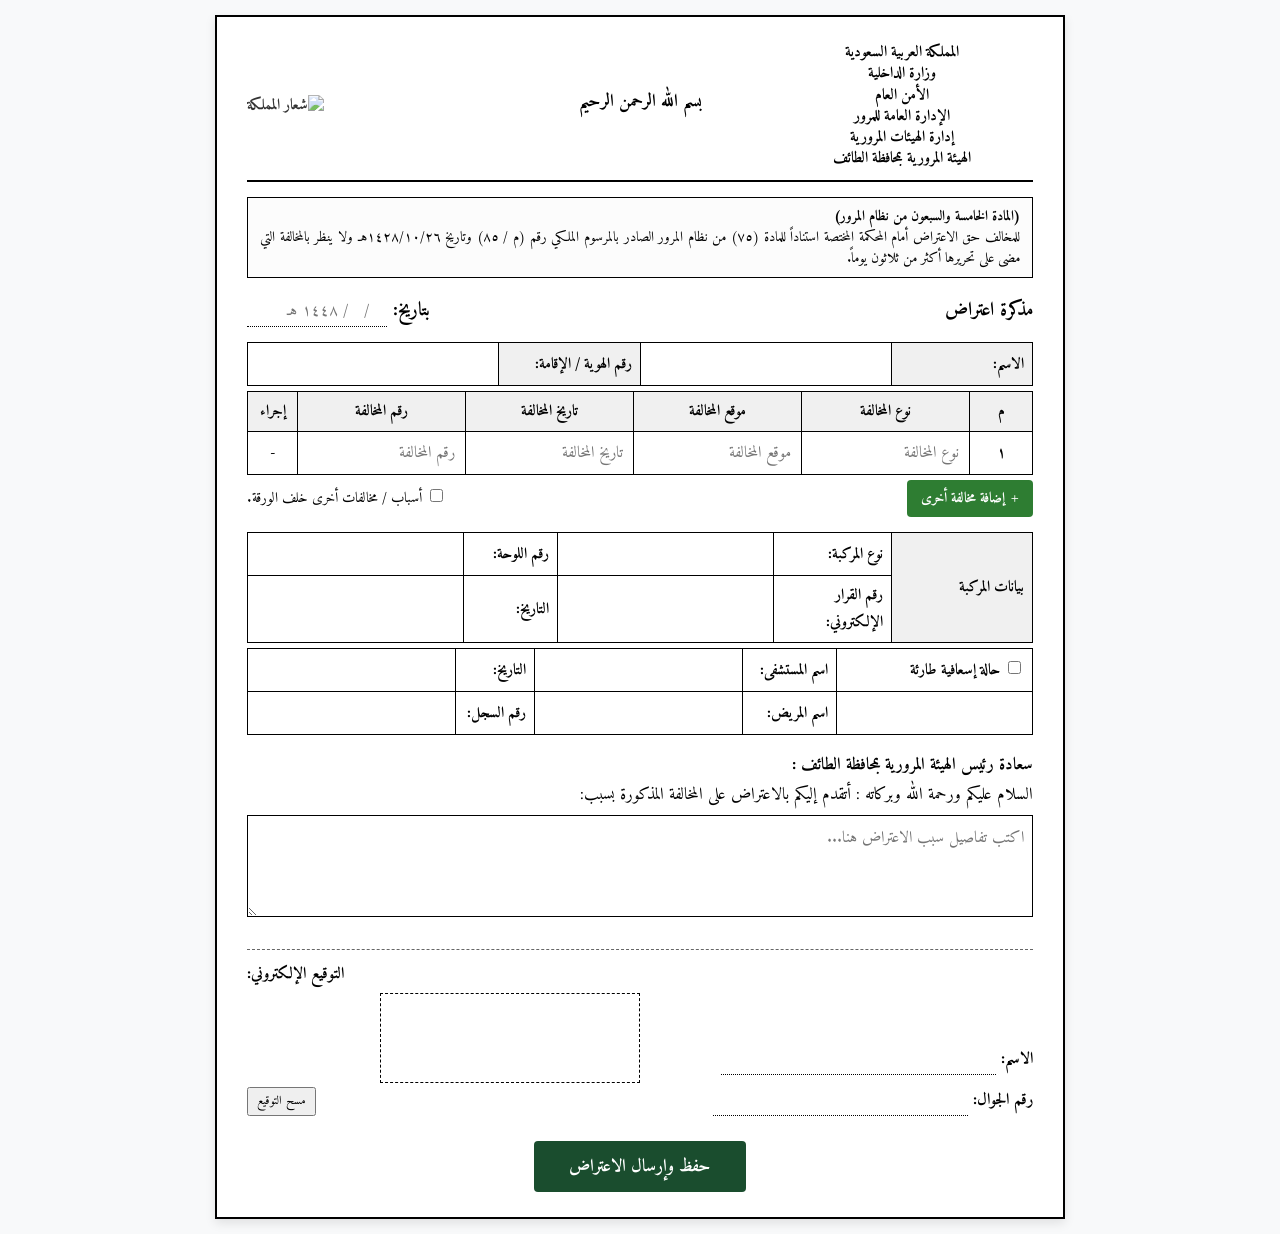
==== commit f1c8d609: "Update index.html" ====
--- a/index.html
+++ b/index.html
@@ -3,329 +3,368 @@
 <head>
     <meta charset="UTF-8">
     <meta name="viewport" content="width=device-width, initial-scale=1.0">
-    <title>نموذج اعتراض على مخالفة مرورية - المادة 75</title>
+    <title>مذكرة اعتراض - الهيئة المرورية بمحافظة الطائف</title>
     <link href="https://fonts.googleapis.com/css2?family=Amiri:wght@400;700&family=Cairo:wght@400;600;700&display=swap" rel="stylesheet">
     <style>
         :root {
             --primary-color: #1a4d2e;
-            --secondary-color: #e8f5e9;
-            --accent-color: #d4af37;
-            --border-color: #a3b18a;
-            --text-color: #1c2520;
+            --border-color: #000000;
             --bg-color: #f8f9fa;
         }
 
         * {
             box-sizing: border-box;
-            font-family: 'Cairo', 'Amiri', serif;
+            font-family: 'Amiri', 'Cairo', serif;
         }
 
         body {
             background-color: var(--bg-color);
-            color: var(--text-color);
+            color: #000;
             margin: 0;
-            padding: 20px;
+            padding: 15px;
             direction: rtl;
         }
 
-        .container {
-            max-width: 900px;
+        .paper-container {
+            max-width: 850px;
             margin: 0 auto;
             background: #ffffff;
-            padding: 30px;
-            border-radius: 8px;
-            box-shadow: 0 4px 15px rgba(0,0,0,0.08);
-            border: 2px solid var(--primary-color);
-        }
-
-        /* الهيدر والمادة 75 */
-        .article-75-header {
-            background-color: var(--secondary-color);
-            border: 2px dashed var(--primary-color);
-            border-radius: 6px;
-            padding: 15px 20px;
-            text-align: center;
-            margin-bottom: 25px;
-        }
-
-        .article-75-title {
-            color: var(--primary-color);
-            font-size: 1.3rem;
-            font-weight: 700;
-            margin-bottom: 8px;
-        }
-
-        .article-75-text {
-            font-size: 0.95rem;
-            color: #2d3748;
-            line-height: 1.6;
-            margin: 0;
-        }
-
-        .form-header {
-            text-align: center;
-            border-bottom: 2px solid var(--primary-color);
-            padding-bottom: 15px;
-            margin-bottom: 25px;
-        }
-
-        .form-header h2 {
-            margin: 0;
-            color: var(--primary-color);
-            font-size: 1.6rem;
-        }
-
-        /* تنسيقات الأقسام والحقول */
-        .section-title {
-            background-color: var(--primary-color);
-            color: white;
-            padding: 8px 15px;
-            font-size: 1.1rem;
-            font-weight: bold;
-            border-radius: 4px;
-            margin-top: 25px;
-            margin-bottom: 15px;
-        }
-
-        .form-row {
-            display: flex;
-            flex-wrap: wrap;
-            gap: 15px;
-            margin-bottom: 15px;
-        }
-
-        .form-group {
-            flex: 1;
-            min-width: 220px;
-        }
-
-        .form-group.full-width {
-            flex: 100%;
-        }
-
-        label {
-            display: block;
-            margin-bottom: 6px;
-            font-weight: 600;
-            font-size: 0.95rem;
-        }
-
-        input[type="text"],
-        input[type="number"],
-        select,
-        textarea {
-            width: 100%;
-            padding: 10px;
-            border: 1px solid var(--border-color);
-            border-radius: 4px;
-            font-size: 1rem;
-            background-color: #fff;
-            transition: border-color 0.2s;
-        }
-
-        input:focus, select:focus, textarea:focus {
-            outline: none;
-            border-color: var(--primary-color);
-            box-shadow: 0 0 0 2px rgba(26, 77, 46, 0.2);
-        }
-
-        /* كارت المخالفة */
-        .violation-card {
-            background: #fafafa;
-            border: 1px solid var(--border-color);
-            border-radius: 6px;
-            padding: 15px;
-            margin-bottom: 10px;
-            position: relative;
-        }
-
-        .violation-header {
+            padding: 25px 30px;
+            border: 2px solid var(--border-color);
+            box-shadow: 0 4px 10px rgba(0,0,0,0.1);
+        }
+
+        /* الهيدر الرسمي للمستند */
+        .official-header {
             display: flex;
             justify-content: space-between;
             align-items: center;
-            font-weight: bold;
-            color: var(--primary-color);
-            margin-bottom: 12px;
-            border-bottom: 1px dashed var(--border-color);
-            padding-bottom: 5px;
-        }
-
-        /* زر الإضافة مباشرة أسفل المخالفة الأولى */
-        .add-violation-container {
-            margin-top: 10px;
-            margin-bottom: 25px;
-            text-align: right;
+            text-align: center;
+            border-bottom: 2px solid #000;
+            padding-bottom: 10px;
+            margin-bottom: 15px;
+        }
+
+        .header-col {
+            flex: 1;
+            font-size: 0.95rem;
+            font-weight: bold;
+            line-height: 1.4;
+        }
+
+        .bismillah {
+            font-size: 1.1rem;
+            font-weight: bold;
+            margin-bottom: 8px;
+        }
+
+        /* المادة الخامسة والسبعون */
+        .article-box {
+            border: 1px solid #000;
+            padding: 8px 12px;
+            font-size: 0.88rem;
+            line-height: 1.5;
+            text-align: justify;
+            margin-bottom: 15px;
+            background-color: #fcfcfc;
+        }
+
+        .doc-title-row {
+            display: flex;
+            justify-content: space-between;
+            align-items: center;
+            font-size: 1.2rem;
+            font-weight: bold;
+            margin-bottom: 15px;
+        }
+
+        /* الجداول والحقول */
+        table.form-table {
+            width: 100%;
+            border-collapse: collapse;
+            margin-bottom: 5px;
+        }
+
+        table.form-table th, 
+        table.form-table td {
+            border: 1px solid #000;
+            padding: 6px 8px;
+            font-size: 0.95rem;
+            vertical-align: middle;
+        }
+
+        table.form-table th {
+            background-color: #f0f0f0;
+            font-weight: bold;
+            text-align: center;
+        }
+
+        .input-inline {
+            width: 100%;
+            border: none;
+            outline: none;
+            font-family: 'Amiri', serif;
+            font-size: 1rem;
+            background: transparent;
+        }
+
+        .section-label {
+            font-weight: bold;
+            background-color: #f0f0f0;
+            width: 18%;
+        }
+
+        /* زر إضافة المخالفات (+) */
+        .add-violation-row {
+            margin-top: 5px;
+            margin-bottom: 15px;
+            display: flex;
+            justify-content: space-between;
+            align-items: center;
         }
 
         .btn-add {
             background-color: #2e7d32;
             color: white;
             border: none;
-            padding: 10px 18px;
+            padding: 6px 14px;
             border-radius: 4px;
             cursor: pointer;
             font-weight: bold;
-            font-size: 0.95rem;
+            font-size: 0.9rem;
             display: inline-flex;
             align-items: center;
-            gap: 8px;
-            transition: background-color 0.2s;
+            gap: 6px;
         }
 
         .btn-add:hover {
             background-color: #1b5e20;
         }
 
-        .btn-remove {
+        .btn-delete-row {
             background-color: #c62828;
             color: white;
             border: none;
-            padding: 4px 10px;
-            border-radius: 4px;
+            padding: 2px 6px;
+            border-radius: 3px;
             cursor: pointer;
-            font-size: 0.85rem;
+            font-size: 0.75rem;
+        }
+
+        /* نص الاعتراض والتوقيع */
+        .appeal-text-box {
+            margin-top: 15px;
+            font-size: 1.05rem;
+            line-height: 1.8;
+        }
+
+        .signature-section {
+            display: flex;
+            justify-content: space-between;
+            align-items: flex-end;
+            margin-top: 20px;
+            padding-top: 10px;
+            border-top: 1px dashed #666;
+        }
+
+        .sig-col {
+            flex: 1;
+            font-size: 1rem;
+            font-weight: bold;
+        }
+
+        canvas#signaturePad {
+            border: 1px dashed #000;
+            background: #fff;
+            cursor: crosshair;
+            touch-action: none;
+            width: 260px;
+            height: 90px;
+            display: block;
+            margin-top: 5px;
+        }
+
+        .btn-clear-sig {
+            font-size: 0.75rem;
+            padding: 2px 8px;
+            cursor: pointer;
+            margin-top: 4px;
+        }
+
+        .submit-btn-container {
+            text-align: center;
+            margin-top: 25px;
         }
 
         .btn-submit {
             background-color: var(--primary-color);
             color: white;
             border: none;
-            padding: 14px 30px;
+            padding: 10px 35px;
             font-size: 1.1rem;
             font-weight: bold;
-            border-radius: 6px;
+            border-radius: 4px;
             cursor: pointer;
-            width: 100%;
-            margin-top: 25px;
-            transition: background-color 0.2s;
         }
 
         .btn-submit:hover {
-            background-color: #123720;
-        }
-
-        /* تحويل الأرقام المكتوبة للأرقام العربية المشرقية */
-        .arabic-num {
-            font-family: 'Amiri', serif;
+            background-color: #11331e;
+        }
+
+        @media print {
+            body { background: white; padding: 0; }
+            .paper-container { border: none; box-shadow: none; width: 100%; }
+            .submit-btn-container, .btn-clear-sig, .add-violation-row, .btn-delete-row { display: none; }
         }
     </style>
 </head>
 <body>
 
-<div class="container">
-    
-    <!-- المادة الخامسة والسبعون من نظام المرور في أعلى الصفحة -->
-    <div class="article-75-header">
-        <div class="article-75-title">المادة الخامسة والسبعون من نظام المرور</div>
-        <p class="article-75-text">
-            يجوز للمخالف الاعتراض على صحة المخالفة أمام المحكمة المختصة، خلال (ثلاثين) يوماً من تاريخ إبلاغه بها، وتحدد اللائحة إجراءات ذلك، ودون إخلال بحق الاعتراض، للمخالف طلب مهلة إضافية للسداد لا تتجاوز (تسعين) يوماً وفق الشوابط المحددة.
-        </p>
+<div class="paper-container">
+
+    <!-- الترويسة الرسمية -->
+    <div class="official-header">
+        <div class="header-col">
+            المملكة العربية السعودية<br>
+            وزارة الداخلية<br>
+            الأمن العام<br>
+            الإدارة العامة للمرور<br>
+            إدارة الهيئات المرورية<br>
+            الهيئة المرورية بمحافظة الطائف
+        </div>
+        <div class="header-col">
+            <div class="bismillah">بسم الله الرحمن الرحيم</div>
+        </div>
+        <div class="header-col" style="text-align: left;">
+            <img src="https://upload.wikimedia.org/wikipedia/commons/thumb/1/12/Emblem_of_Saudi_Arabia.svg/200px-Emblem_of_Saudi_Arabia.svg.png" alt="شعار المملكة" style="height: 65px; opacity: 0.8;">
+        </div>
     </div>
 
-    <div class="form-header">
-        <h2>نموذج تقديم اعتراض على المخالفات المرورية</h2>
+    <!-- نص المادة 75 -->
+    <div class="article-box">
+        <strong>(المادة الخامسة والسبعون من نظام المرور)</strong><br>
+        للمخالف حق الاعتراض أمام المحكمة المختصة استناداً للمادة (٧٥) من نظام المرور الصادر بالمرسوم الملكي رقم (م / ٨٥) وتاريخ ١٤٢٨/١٠/٢٦هـ ولا ينظر بالمخالفة التي مضى على تحريرها أكثر من ثلاثون يوماً.
     </div>
 
+    <!-- عنوان المذكرة والتاريخ -->
+    <div class="doc-title-row">
+        <div>مذكرة اعتراض</div>
+        <div>بتاريخ: <input type="text" class="input-inline arabic-num-input" style="width: 140px; border-bottom: 1px dotted #000;" placeholder="   /   / ١٤٤٨ هـ"></div>
+    </div>
+
     <form id="objectionForm">
-        
         <!-- بيانات المعترض -->
-        <div class="section-title">أولاً: بيانات المعترض / مالك المركبة</div>
-        <div class="form-row">
-            <div class="form-group">
-                <label>الاسم الرباعي:</label>
-                <input type="text" required placeholder="أدخل الاسم الكامل">
-            </div>
-            <div class="form-group">
-                <label>رقم الهوية / الإقامة:</label>
-                <input type="text" class="arabic-num-input" required placeholder="مثال: ١٠٢٣٤٥٦٧٨٩">
-            </div>
-            <div class="form-group">
-                <label>رقم الجوال:</label>
-                <input type="text" class="arabic-num-input" required placeholder="مثال: ٠٥٠١٢٣٤٥٦٧">
-            </div>
-        </div>
-
-        <div class="form-row">
-            <div class="form-group">
-                <label>التاريخ الهجري:</label>
-                <input type="text" class="arabic-num-input" required placeholder="مثال: ٢٢/٠٤/١٤٤٨ هـ">
-            </div>
-            <div class="form-group">
-                <label>المدينة / المنطقة:</label>
-                <input type="text" required placeholder="مثال: الرياض / جدة">
-            </div>
-        </div>
-
-        <!-- تفاصيل المخالفة -->
-        <div class="section-title">ثانياً: تفاصيل المخالفة المرورية</div>
-        
-        <div id="violationsContainer">
-            <!-- المخالفة الأولى والوحيدة بشكل افتراضي -->
-            <div class="violation-card" data-index="1">
-                <div class="violation-header">
-                    <span>بيانات المخالفة (١)</span>
-                </div>
-                <div class="form-row">
-                    <div class="form-group">
-                        <label>رقم المخالفة:</label>
-                        <input type="text" class="arabic-num-input" required placeholder="أدخل رقم المخالفة">
-                    </div>
-                    <div class="form-group">
-                        <label>تاريخ المخالفة (هجري):</label>
-                        <input type="text" class="arabic-num-input" required placeholder="اليوم/الشهر/السنة الهجرية">
-                    </div>
-                    <div class="form-group">
-                        <label>نوع المخالفة:</label>
-                        <select required>
-                            <option value="">اختر نوع المخالفة...</option>
-                            <option value="تجاوز السرعة (ساهر)">تجاوز السرعة المحددة (ساهر)</option>
-                            <option value="قطع الإشارة الضوئية">قطع الإشارة الضوئية</option>
-                            <option value="استخدام الجوال">استخدام الهاتف المحمول أثناء القيادة</option>
-                            <option value="عدم ربط حزام الأمان">عدم ربط حزام الأمان</option>
-                            <option value="وقوف خاطئ">الوقوف الخاطئ / الممنوع</option>
-                            <option value="أخرى">مخالفة أخرى</option>
-                        </select>
-                    </div>
-                </div>
-                <div class="form-row">
-                    <div class="form-group full-width">
-                        <label>سبب الاعتراض التفصيلي:</label>
-                        <textarea rows="3" required placeholder="اذكر أسباب اعتراضك بالتفصيل..."></textarea>
-                    </div>
-                </div>
-            </div>
-        </div>
-
-        <!-- زر إضافة مخالفة أخرى مباشرة أسفل المخالفة الأولى -->
-        <div class="add-violation-container">
+        <table class="form-table">
+            <tr>
+                <td class="section-label">الاسم:</td>
+                <td><input type="text" class="input-inline" required></td>
+                <td class="section-label" style="width: 18%;">رقم الهوية / الإقامة:</td>
+                <td><input type="text" class="input-inline arabic-num-input" required></td>
+            </tr>
+        </table>
+
+        <!-- جدول المخالفات (مخالفة واحدة افتراضية) -->
+        <table class="form-table" id="violationsTable">
+            <thead>
+                <tr>
+                    <th style="width: 8%;">م</th>
+                    <th>نوع المخالفة</th>
+                    <th>موقع المخالفة</th>
+                    <th>تاريخ المخالفة</th>
+                    <th>رقم المخالفة</th>
+                    <th class="action-header" style="width: 50px;">إجراء</th>
+                </tr>
+            </thead>
+            <tbody id="violationsTbody">
+                <tr>
+                    <td style="text-align: center; font-weight: bold;" class="row-index">١</td>
+                    <td><input type="text" class="input-inline" required placeholder="نوع المخالفة"></td>
+                    <td><input type="text" class="input-inline" placeholder="موقع المخالفة"></td>
+                    <td><input type="text" class="input-inline arabic-num-input" placeholder="تاريخ المخالفة"></td>
+                    <td><input type="text" class="input-inline arabic-num-input" required placeholder="رقم المخالفة"></td>
+                    <td style="text-align: center;">-</td>
+                </tr>
+            </tbody>
+        </table>
+
+        <!-- زر (+) إضافة مخالفة مباشرة أسفل الجدول -->
+        <div class="add-violation-row">
             <button type="button" class="btn-add" id="addViolationBtn">
                 <span>+</span> إضافة مخالفة أخرى
             </button>
-        </div>
-
-        <!-- المرفقات والملاحظات -->
-        <div class="section-title">ثالثاً: المرفقات والإقرار</div>
-        <div class="form-row">
-            <div class="form-group full-width">
-                <label>إرفاق إثباتات أو صور (إن وجدت):</label>
-                <input type="file" multiple accept="image/*,.pdf">
+            <label style="cursor: pointer; font-size: 0.9rem;">
+                <input type="checkbox"> أسباب / مخالفات أخرى خلف الورقة.
+            </label>
+        </div>
+
+        <!-- بيانات المركبة -->
+        <table class="form-table">
+            <tr>
+                <td class="section-label" rowspan="2">بيانات المركبة</td>
+                <td style="width: 15%; font-weight: bold;">نوع المركبة:</td>
+                <td><input type="text" class="input-inline"></td>
+                <td style="width: 12%; font-weight: bold;">رقم اللوحة:</td>
+                <td><input type="text" class="input-inline arabic-num-input"></td>
+            </tr>
+            <tr>
+                <td style="font-weight: bold;">رقم القرار الإلكتروني:</td>
+                <td><input type="text" class="input-inline arabic-num-input"></td>
+                <td style="font-weight: bold;">التاريخ:</td>
+                <td><input type="text" class="input-inline arabic-num-input"></td>
+            </tr>
+        </table>
+
+        <!-- حالة إسعافية طارئة -->
+        <table class="form-table">
+            <tr>
+                <td style="width: 25%; font-weight: bold;">
+                    <label style="cursor: pointer;">
+                        <input type="checkbox"> حالة إسعافية طارئة
+                    </label>
+                </td>
+                <td style="width: 12%; font-weight: bold;">اسم المستشفى:</td>
+                <td><input type="text" class="input-inline"></td>
+                <td style="width: 10%; font-weight: bold;">التاريخ:</td>
+                <td><input type="text" class="input-inline arabic-num-input"></td>
+            </tr>
+            <tr>
+                <td></td>
+                <td style="font-weight: bold;">اسم المريض:</td>
+                <td><input type="text" class="input-inline"></td>
+                <td style="font-weight: bold;">رقم السجل:</td>
+                <td><input type="text" class="input-inline arabic-num-input"></td>
+            </tr>
+        </table>
+
+        <!-- نص الاعتراض -->
+        <div class="appeal-text-box">
+            <strong>سعادة رئيس الهيئة المرورية بمحافظة الطائف :</strong><br>
+            السلام عليكم ورحمة الله وبركاته : أتقدم إليكم بالاعتراض على المخالفة المذكورة بسبب:
+            <textarea class="input-inline" rows="3" style="border: 1px solid #000; padding: 8px; margin-top: 5px; width: 100%;" required placeholder="اكتب تفاصيل سبب الاعتراض هنا..."></textarea>
+        </div>
+
+        <!-- التوقيع والبيانات الشخصية للمواطن -->
+        <div class="signature-section">
+            <div class="sig-col">
+                <div>الاسم: <input type="text" class="input-inline" style="width: 70%; border-bottom: 1px dotted #000;" required></div>
+                <div style="margin-top: 10px;">رقم الجوال: <input type="text" class="input-inline arabic-num-input" style="width: 65%; border-bottom: 1px dotted #000;" required></div>
             </div>
-        </div>
-
-        <div class="form-group full-width" style="margin-top: 15px;">
-            <label style="display: flex; align-items: center; gap: 8px; cursor: pointer;">
-                <input type="checkbox" required>
-                أقر بصحة البيانات والمستندات المقدمة وأنني أعلم بالآثار النظامية للتقديم وفق المادة ٧٥ من نظام المرور.
-            </label>
-        </div>
-
-        <button type="submit" class="btn-submit">إرسال طلب الاعتراض</button>
-
+            <div class="sig-col" style="text-align: left;">
+                <div>التوقيع الإلكتروني:</div>
+                <canvas id="signaturePad" width="260" height="90"></canvas>
+                <button type="button" class="btn-clear-sig" onclick="clearSignature()">مسح التوقيع</button>
+            </div>
+        </div>
+
+        <div class="submit-btn-container">
+            <button type="submit" class="btn-submit">حفظ وإرسال الاعتراض</button>
+        </div>
     </form>
+
 </div>
 
 <script>
-    // تحويل الأرقام الإنجليزية إلى أرقام عربية مشرقية أثناء الكتابة
+    // تحويل الأرقام إلى أرقام عربية مشرقية
     const toArabicDigits = (str) => {
         return str.replace(/[0-9]/g, w => ['٠', '١', '٢', '٣', '٤', '٥', '٦', '٧', '٨', '٩'][parseInt(w)]);
     };
@@ -336,64 +375,99 @@
         }
     });
 
-    let violationCount = 1;
-
-    // إضافة مخالفة جديدة تحت الأولى عند الضغط على +
+    // إضافة مخالفة جديدة عند الضغط على +
+    let rowCount = 1;
+
     document.getElementById('addViolationBtn').addEventListener('click', function() {
-        violationCount++;
-        const arabicIndex = toArabicDigits(violationCount.toString());
-        
-        const container = document.getElementById('violationsContainer');
-        const card = document.createElement('div');
-        card.className = 'violation-card';
-        card.setAttribute('data-index', violationCount);
-        
-        card.innerHTML = `
-            <div class="violation-header">
-                <span>بيانات المخالفة (${arabicIndex})</span>
-                <button type="button" class="btn-remove" onclick="removeViolation(this)">حذف المخالفة</button>
-            </div>
-            <div class="form-row">
-                <div class="form-group">
-                    <label>رقم المخالفة:</label>
-                    <input type="text" class="arabic-num-input" required placeholder="أدخل رقم المخالفة">
-                </div>
-                <div class="form-group">
-                    <label>تاريخ المخالفة (هجري):</label>
-                    <input type="text" class="arabic-num-input" required placeholder="اليوم/الشهر/السنة الهجرية">
-                </div>
-                <div class="form-group">
-                    <label>نوع المخالفة:</label>
-                    <select required>
-                        <option value="">اختر نوع المخالفة...</option>
-                        <option value="تجاوز السرعة (ساهر)">تجاوز السرعة المحددة (ساهر)</option>
-                        <option value="قطع الإشارة الضوئية">قطع الإشارة الضوئية</option>
-                        <option value="استخدام الجوال">استخدام الهاتف المحمول أثناء القيادة</option>
-                        <option value="عدم ربط حزام الأمان">عدم ربط حزام الأمان</option>
-                        <option value="وقوف خاطئ">الوقوف الخاطئ / الممنوع</option>
-                        <option value="أخرى">مخالفة أخرى</option>
-                    </select>
-                </div>
-            </div>
-            <div class="form-row">
-                <div class="form-group full-width">
-                    <label>سبب الاعتراض التفصيلي:</label>
-                    <textarea rows="3" required placeholder="اذكر أسباب اعتراضك بالتفصيل..."></textarea>
-                </div>
-            </div>
+        rowCount++;
+        const tbody = document.getElementById('violationsTbody');
+        const tr = document.createElement('tr');
+        const arabicIdx = toArabicDigits(rowCount.toString());
+
+        tr.innerHTML = `
+            <td style="text-align: center; font-weight: bold;" class="row-index">${arabicIdx}</td>
+            <td><input type="text" class="input-inline" required placeholder="نوع المخالفة"></td>
+            <td><input type="text" class="input-inline" placeholder="موقع المخالفة"></td>
+            <td><input type="text" class="input-inline arabic-num-input" placeholder="تاريخ المخالفة"></td>
+            <td><input type="text" class="input-inline arabic-num-input" required placeholder="رقم المخالفة"></td>
+            <td style="text-align: center;">
+                <button type="button" class="btn-delete-row" onclick="removeRow(this)">حذف</button>
+            </td>
         `;
-        
-        container.appendChild(card);
+        tbody.appendChild(tr);
     });
 
-    function removeViolation(btn) {
-        const card = btn.closest('.violation-card');
-        card.remove();
+    function removeRow(btn) {
+        const tr = btn.closest('tr');
+        tr.remove();
+        updateRowNumbers();
+    }
+
+    function updateRowNumbers() {
+        const rows = document.querySelectorAll('#violationsTbody tr');
+        rowCount = rows.length;
+        rows.forEach((row, index) => {
+            const idxTd = row.querySelector('.row-index');
+            if (idxTd) {
+                idxTd.textContent = toArabicDigits((index + 1).toString());
+            }
+        });
+    }
+
+    // رسم التوقيع الإلكتروني
+    const canvas = document.getElementById('signaturePad');
+    const ctx = canvas.getContext('2d');
+    let isDrawing = false;
+    let hasSignature = false;
+
+    ctx.strokeStyle = '#000080';
+    ctx.lineWidth = 2;
+
+    function getPos(e) {
+        const rect = canvas.getBoundingClientRect();
+        const clientX = e.touches ? e.touches[0].clientX : e.clientX;
+        const clientY = e.touches ? e.touches[0].clientY : e.clientY;
+        return { x: clientX - rect.left, y: clientY - rect.top };
+    }
+
+    function startDrawing(e) {
+        isDrawing = true;
+        hasSignature = true;
+        const pos = getPos(e);
+        ctx.beginPath();
+        ctx.moveTo(pos.x, pos.y);
+    }
+
+    function draw(e) {
+        if (!isDrawing) return;
+        const pos = getPos(e);
+        ctx.lineTo(pos.x, pos.y);
+        ctx.stroke();
+    }
+
+    function stopDrawing() { isDrawing = false; }
+
+    canvas.addEventListener('mousedown', startDrawing);
+    canvas.addEventListener('mousemove', draw);
+    canvas.addEventListener('mouseup', stopDrawing);
+    canvas.addEventListener('mouseleave', stopDrawing);
+
+    canvas.addEventListener('touchstart', startDrawing);
+    canvas.addEventListener('touchmove', draw);
+    canvas.addEventListener('touchend', stopDrawing);
+
+    function clearSignature() {
+        ctx.clearRect(0, 0, canvas.width, canvas.height);
+        hasSignature = false;
     }
 
     document.getElementById('objectionForm').addEventListener('submit', function(e) {
         e.preventDefault();
-        alert('تم تقديم طلب الاعتراض بنجاح برقم قيد مجمع.');
+        if(!hasSignature) {
+            alert('يرجى وضع التوقيع الإلكتروني أولاً.');
+            return;
+        }
+        alert('تم تقديم الاعتراض بنجاح.');
     });
 </script>
 
